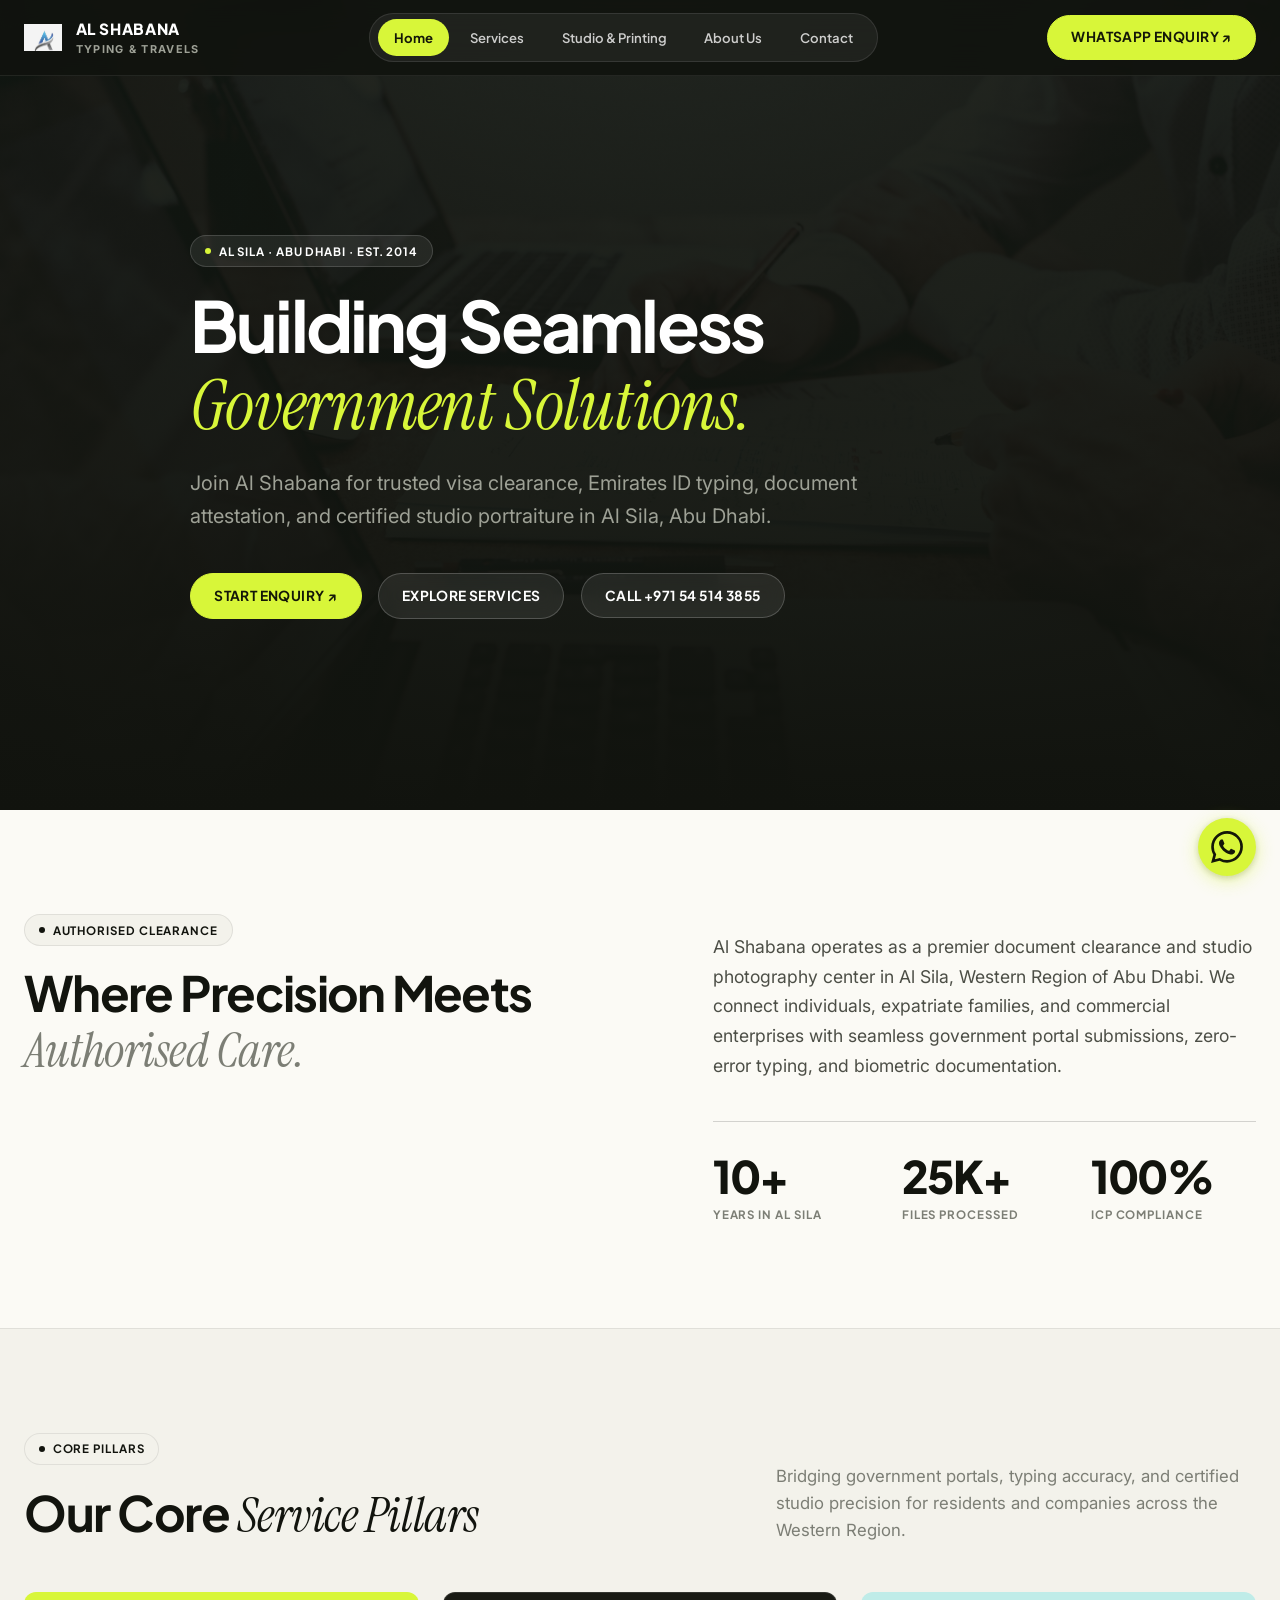
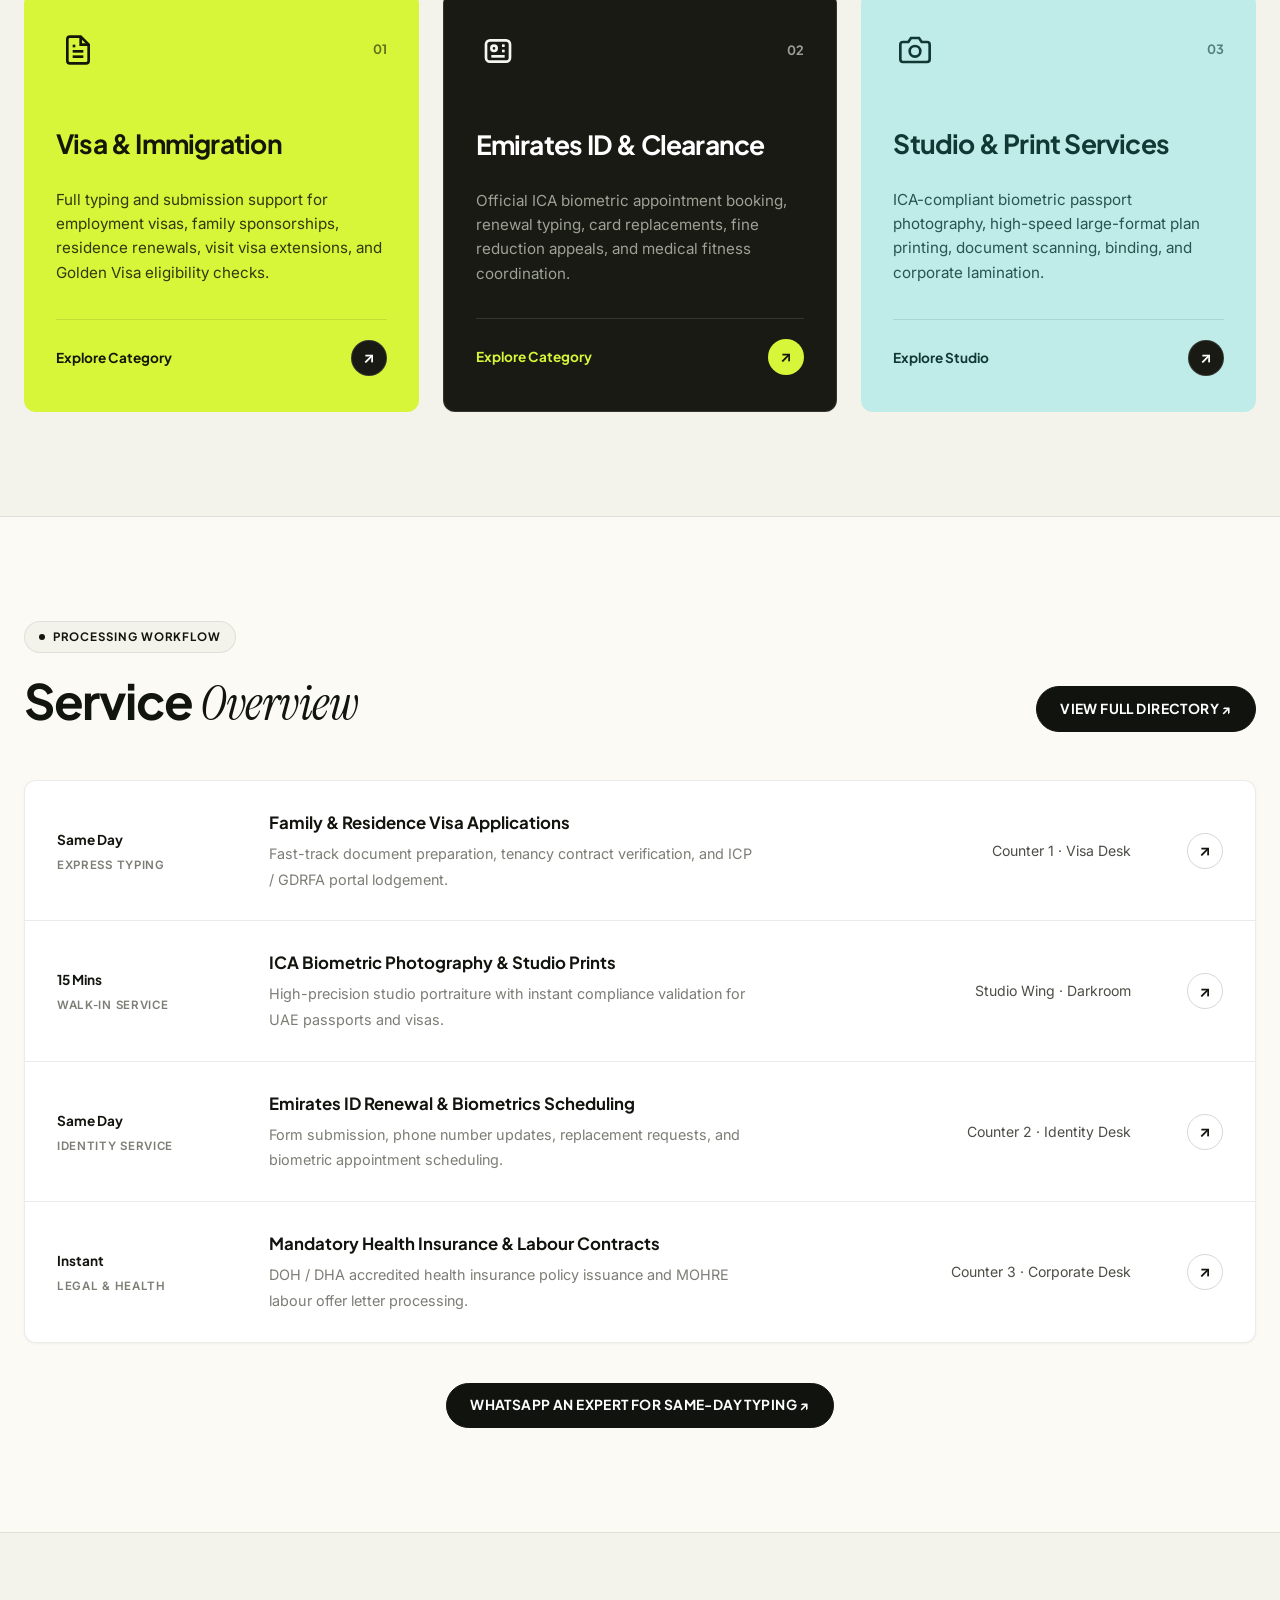
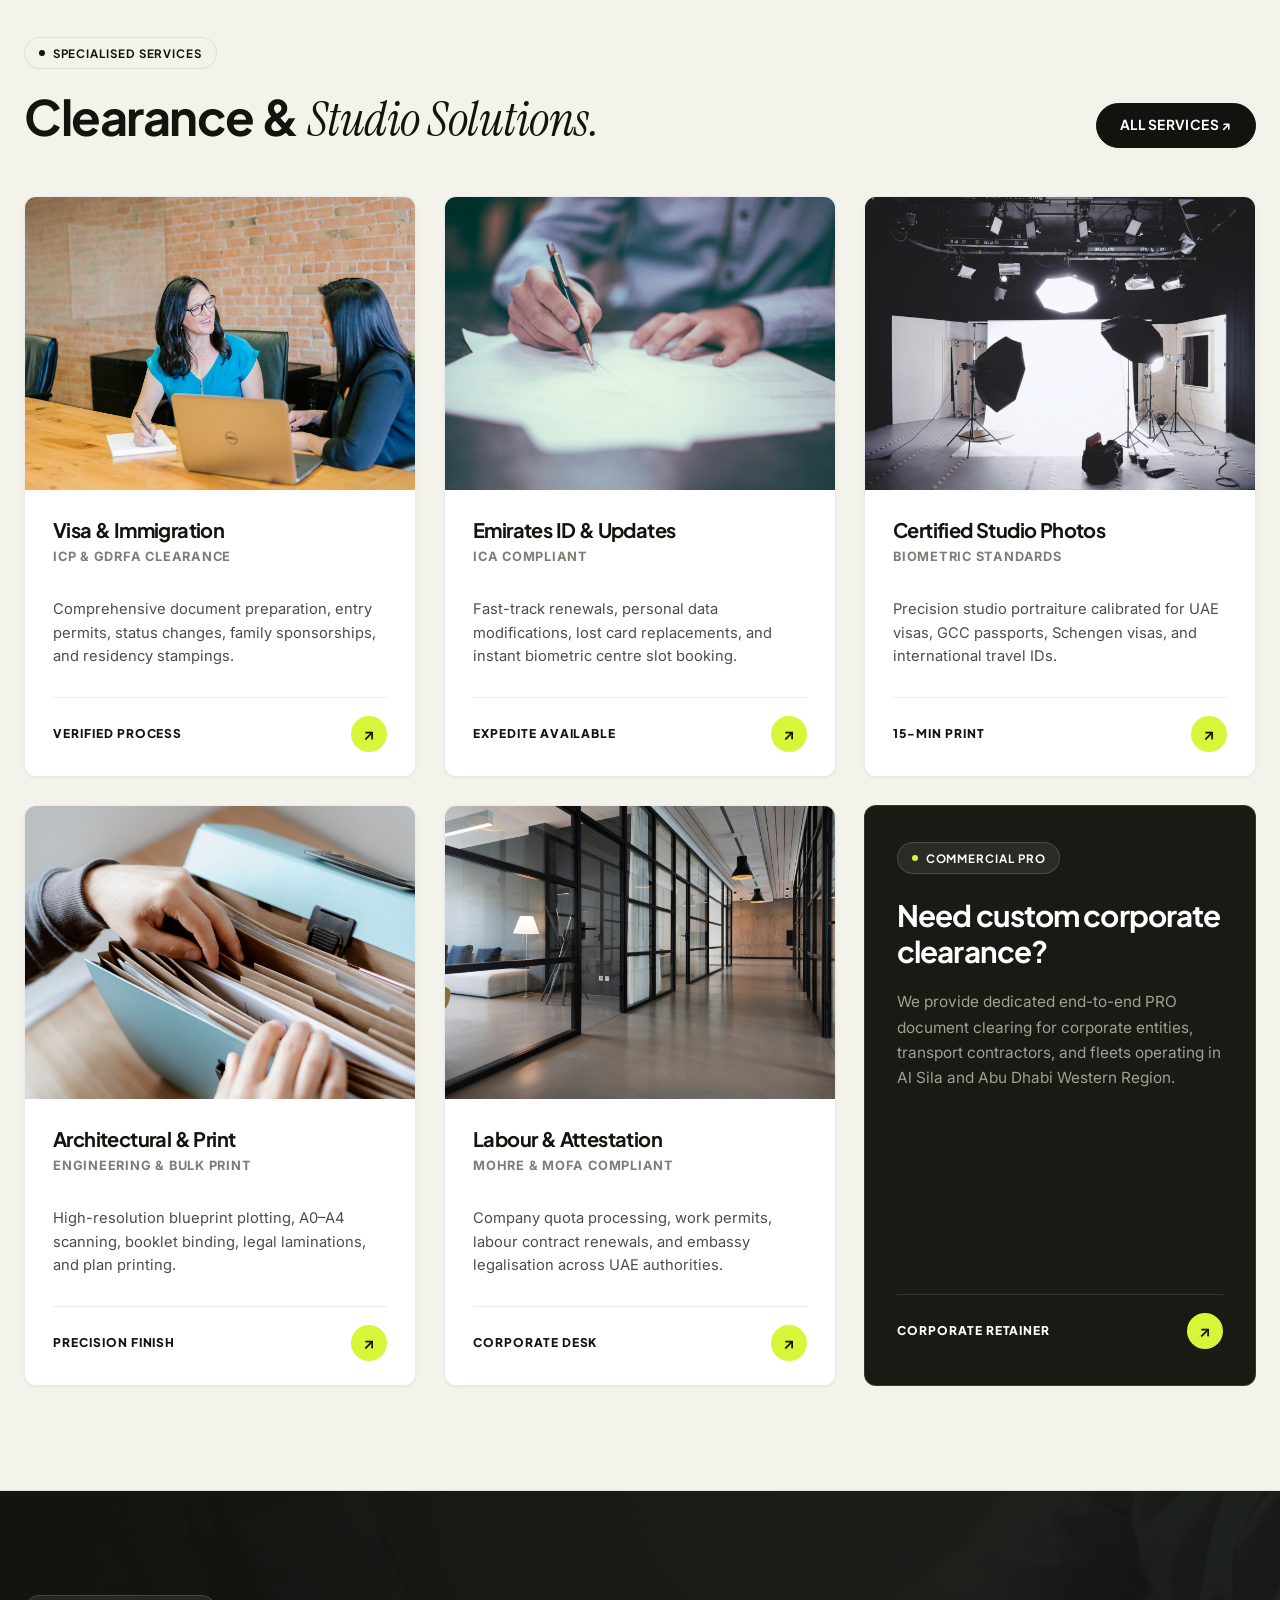
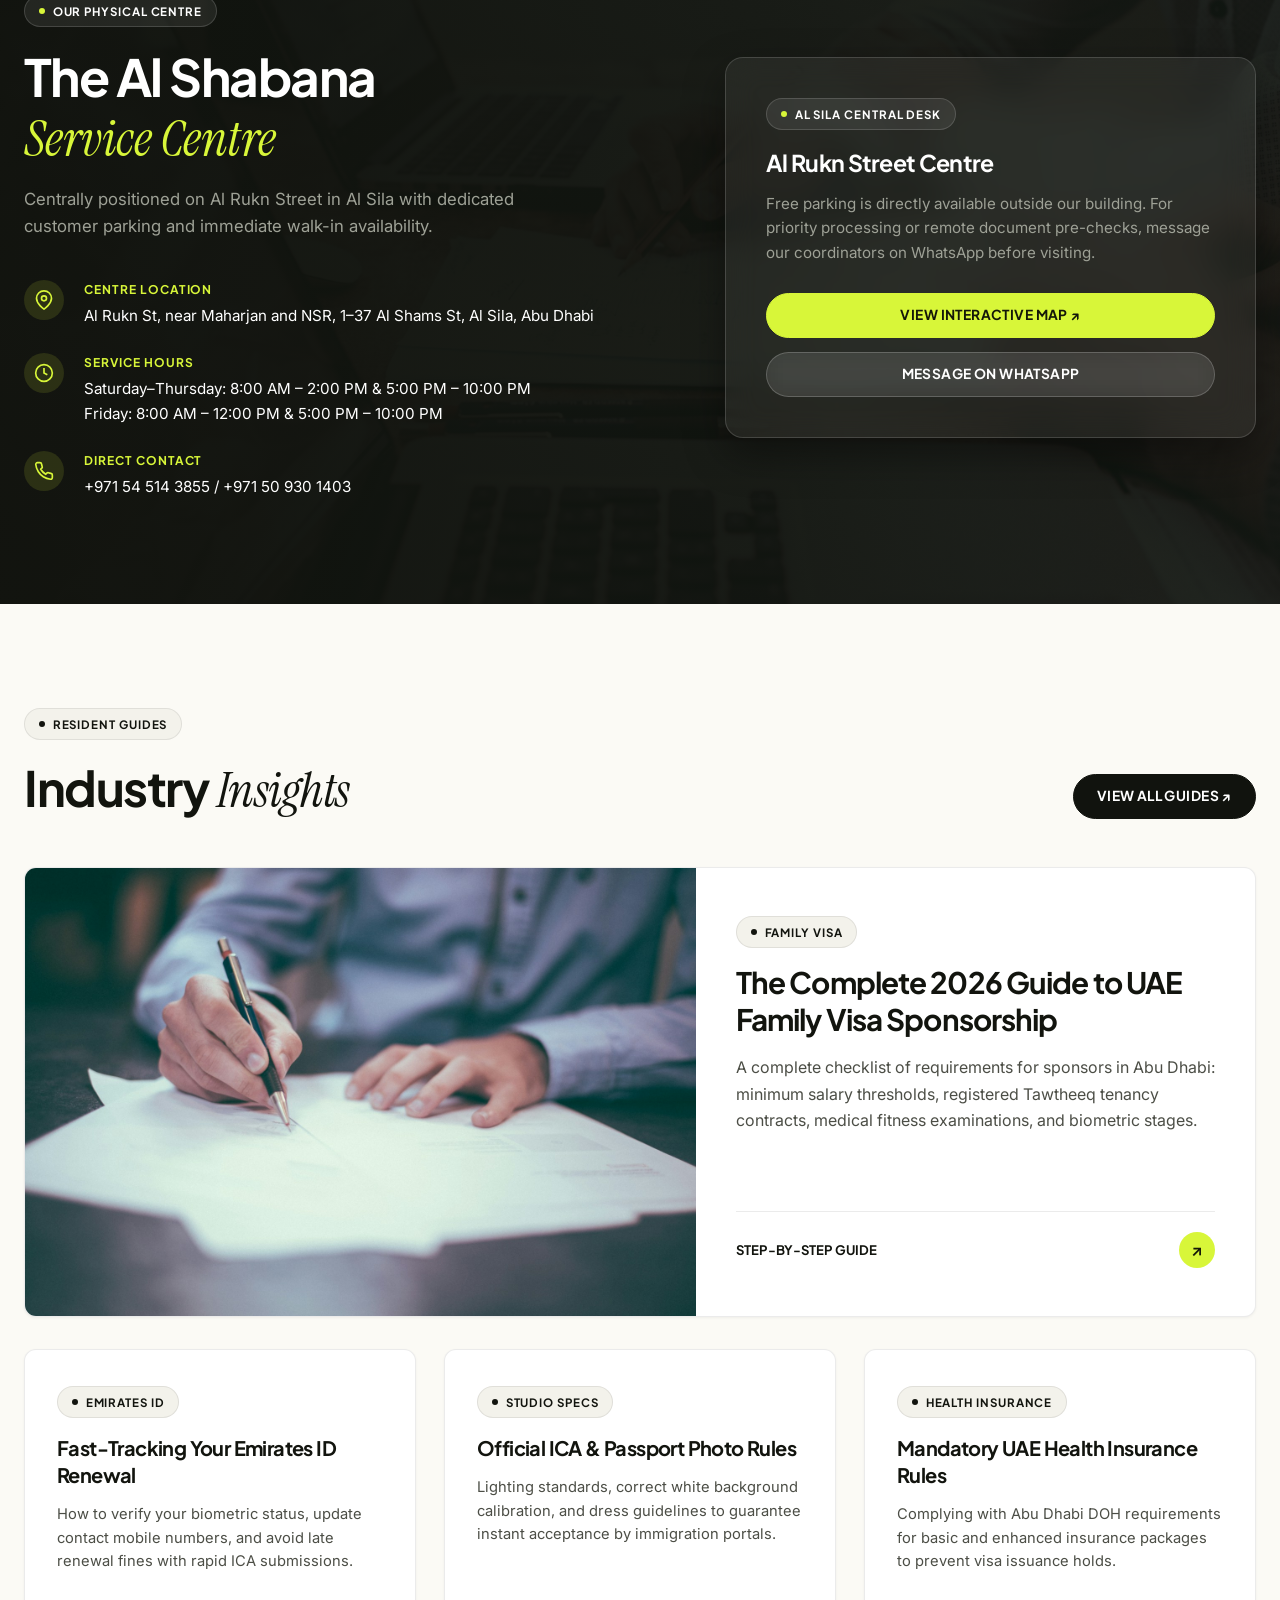
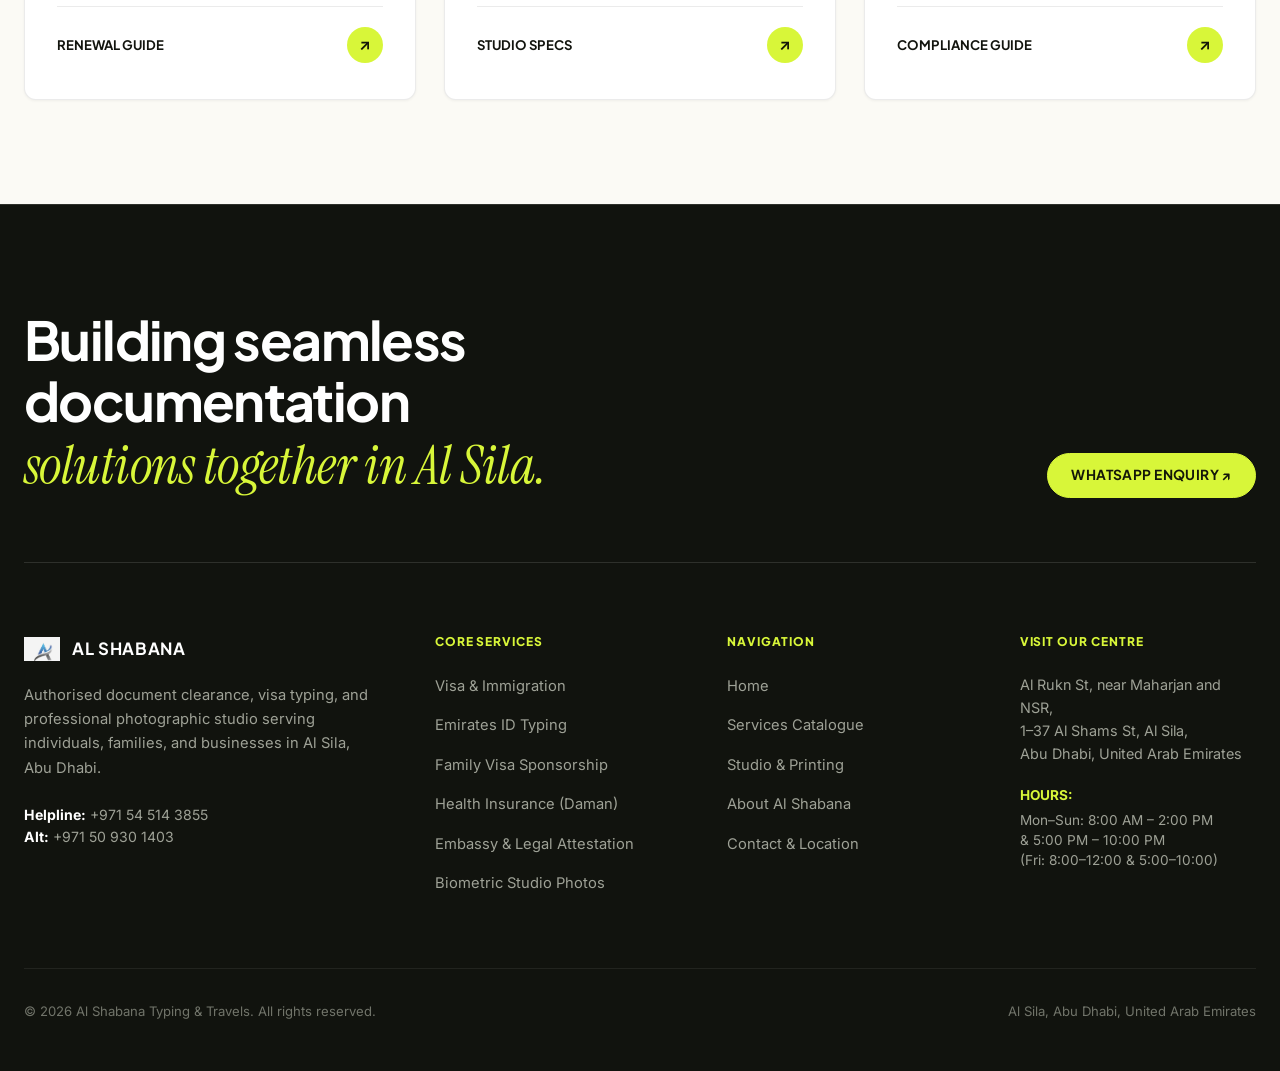
==== index.html @ 0ecc173d "feat: initialize Al Shabana website with core pages, assets, and styling" ====
<!DOCTYPE html>
<html lang="en">
  <head>
    <meta charset="UTF-8" />
    <meta name="viewport" content="width=device-width, initial-scale=1" />
    <title>Al Shabana Typing &amp; Travels | Typing Center &amp; Studio in Al Sila, Abu Dhabi</title>
    <meta
      name="description"
      content="Al Shabana Typing & Travels in Al Sila, Abu Dhabi — visa typing, Emirates ID, document clearing, insurance, and professional studio photography."
    />
    <link rel="icon" href="assets/images/logo-mark.png" />
    <link rel="preconnect" href="https://fonts.googleapis.com" />
    <link rel="preconnect" href="https://fonts.gstatic.com" crossorigin />
    <link
      href="https://fonts.googleapis.com/css2?family=Plus+Jakarta+Sans:wght@400;500;600;700;800&family=Instrument+Serif:ital@0;1&family=Inter:wght@400;500;600;700&display=swap"
      rel="stylesheet"
    />
    <link rel="stylesheet" href="assets/css/style.css" />
  </head>
  <body>
    <a class="skip-link" href="#main">Skip to content</a>


    <!-- Editorial Translucent Header -->
    <header class="site-header">
      <div class="container header-inner">
        <a class="brand" href="index.html">
          <img class="brand-logo-img" src="assets/images/logo-mark.png" alt="Al Shabana Logo" width="38" height="38" />
          <span class="brand-text">
            <strong>AL SHABANA</strong>
            <span>TYPING &amp; TRAVELS</span>
          </span>
        </a>

        <!-- Centered Pill Navigation Container -->
        <nav class="nav-pill-container" aria-label="Primary Navigation">
          <a href="index.html" aria-current="page">Home</a>
          <a href="services.html">Services</a>
          <a href="studio.html">Studio &amp; Printing</a>
          <a href="about.html">About Us</a>
          <a href="contact.html">Contact</a>
        </nav>

        <!-- Right Action Button -->
        <div class="header-action">
          <a class="btn btn-lime" data-wa="general" href="https://wa.me/971545143855">
            WHATSAPP ENQUIRY ↗
          </a>
          <button class="nav-toggle" type="button" aria-expanded="false" aria-controls="mobile-nav" aria-label="Toggle navigation">
            <span></span>
          </button>
        </div>
      </div>

      <!-- Mobile Navigation Drawer -->
      <div class="nav-panel" id="mobile-nav">
        <nav class="site-nav" aria-label="Mobile Navigation">
          <a href="index.html" aria-current="page">Home</a>
          <a href="services.html">Services Directory</a>
          <a href="studio.html">Studio &amp; Printing</a>
          <a href="about.html">About Us</a>
          <a href="contact.html">Contact &amp; Hours</a>
        </nav>
        <div style="margin-top: 1.5rem;">
          <a class="btn btn-lime" style="width: 100%;" data-wa="general" href="https://wa.me/971545143855">
            WHATSAPP ENQUIRY ↗
          </a>
        </div>
      </div>
    </header>

    <main id="main">
      <!-- HERO SECTION (DARK MOODY EDITORIAL CANVAS) -->
      <section class="hero-editorial">
        <div class="hero-editorial-bg">
          <img src="assets/images/hero-office.jpg" alt="Al Shabana Customer Service Center" width="1920" height="1080" />
        </div>
        <div class="hero-editorial-overlay"></div>

        <div class="container hero-editorial-content">
          <div class="pill-tag pill-tag-dark">
            <span class="dot"></span>
            AL SILA · ABU DHABI · EST. 2014
          </div>

          <h1 class="hero-editorial-title">
            Building Seamless <br />
            <span class="serif-italic">Government Solutions.</span>
          </h1>

          <p class="hero-editorial-lede">
            Join Al Shabana for trusted visa clearance, Emirates ID typing, document attestation, and certified studio portraiture in Al Sila, Abu Dhabi.
          </p>

          <div class="hero-btn-row">
            <a class="btn btn-lime" data-wa="general" href="https://wa.me/971545143855">
              START ENQUIRY ↗
            </a>
            <a class="btn btn-glass" href="services.html">
              EXPLORE SERVICES
            </a>
            <a class="btn btn-glass" href="tel:+971545143855">
              CALL +971 54 514 3855
            </a>
          </div>
        </div>
      </section>

      <!-- MISSION & STATS SECTION (WARM CREAM CANVAS) -->
      <section class="section-cream">
        <div class="container mission-layout">
          <div>
            <div class="pill-tag pill-tag-light">
              <span class="dot"></span>
              AUTHORISED CLEARANCE
            </div>
            <h2 class="mission-heading">
              Where Precision Meets <br />
              <span class="serif-italic">Authorised Care.</span>
            </h2>
          </div>

          <div class="mission-text-side">
            <p>
              Al Shabana operates as a premier document clearance and studio photography center in Al Sila, Western Region of Abu Dhabi. We connect individuals, expatriate families, and commercial enterprises with seamless government portal submissions, zero-error typing, and biometric documentation.
            </p>

            <div class="mission-stats-grid">
              <div>
                <div class="stat-item-num">10+</div>
                <div class="stat-item-label">Years in Al Sila</div>
              </div>
              <div>
                <div class="stat-item-num">25K+</div>
                <div class="stat-item-label">Files Processed</div>
              </div>
              <div>
                <div class="stat-item-num">100%</div>
                <div class="stat-item-label">ICP Compliance</div>
              </div>
            </div>
          </div>
        </div>
      </section>

      <!-- CORE SERVICE PILLARS (3 SIGNATURE COLORED CARDS: LIME, DARK, CYAN) -->
      <section class="section-cream-alt">
        <div class="container">
          <div class="section-head-editorial">
            <div>
              <div class="pill-tag pill-tag-light">
                <span class="dot"></span>
                CORE PILLARS
              </div>
              <h2>Our Core <span class="serif-italic">Service Pillars</span></h2>
            </div>
            <p>
              Bridging government portals, typing accuracy, and certified studio precision for residents and companies across the Western Region.
            </p>
          </div>

          <div class="pillars-grid">
            <!-- Pillar 1: Lime Card -->
            <div class="pillar-card pillar-lime">
              <div class="pillar-card-top">
                <div class="pillar-card-icon">
                  <svg width="32" height="32" viewBox="0 0 24 24" fill="none" stroke="currentColor" stroke-width="2">
                    <path d="M14 2H6a2 2 0 0 0-2 2v16a2 2 0 0 0 2 2h12a2 2 0 0 0 2-2V8z"></path>
                    <polyline points="14 2 14 8 20 8"></polyline>
                    <line x1="16" y1="13" x2="8" y2="13"></line>
                    <line x1="16" y1="17" x2="8" y2="17"></line>
                    <polyline points="10 9 9 9 8 9"></polyline>
                  </svg>
                </div>
                <span class="pillar-card-num">01</span>
              </div>
              <h3>Visa &amp; Immigration</h3>
              <p>
                Full typing and submission support for employment visas, family sponsorships, residence renewals, visit visa extensions, and Golden Visa eligibility checks.
              </p>
              <div class="pillar-card-bottom">
                <a class="pillar-card-link" href="service-details.html?service=family-visa">
                  Explore Category
                </a>
                <a class="circle-arrow-btn dark" href="service-details.html?service=family-visa" aria-label="Visa details">
                  ↗
                </a>
              </div>
            </div>

            <!-- Pillar 2: Dark Charcoal Card -->
            <div class="pillar-card pillar-dark">
              <div class="pillar-card-top">
                <div class="pillar-card-icon">
                  <svg width="32" height="32" viewBox="0 0 24 24" fill="none" stroke="currentColor" stroke-width="2">
                    <rect x="3" y="4" width="18" height="16" rx="3"></rect>
                    <circle cx="9" cy="10" r="2"></circle>
                    <line x1="15" y1="8" x2="17" y2="8"></line>
                    <line x1="15" y1="12" x2="17" y2="12"></line>
                    <line x1="7" y1="16" x2="17" y2="16"></line>
                  </svg>
                </div>
                <span class="pillar-card-num">02</span>
              </div>
              <h3>Emirates ID &amp; Clearance</h3>
              <p>
                Official ICA biometric appointment booking, renewal typing, card replacements, fine reduction appeals, and medical fitness coordination.
              </p>
              <div class="pillar-card-bottom">
                <a class="pillar-card-link" href="service-details.html?service=emirates-id">
                  Explore Category
                </a>
                <a class="circle-arrow-btn" href="service-details.html?service=emirates-id" aria-label="Emirates ID details">
                  ↗
                </a>
              </div>
            </div>

            <!-- Pillar 3: Ice Cyan Card -->
            <div class="pillar-card pillar-cyan">
              <div class="pillar-card-top">
                <div class="pillar-card-icon">
                  <svg width="32" height="32" viewBox="0 0 24 24" fill="none" stroke="currentColor" stroke-width="2">
                    <path d="M23 19a2 2 0 0 1-2 2H3a2 2 0 0 1-2-2V8a2 2 0 0 1 2-2h4l2-3h6l2 3h4a2 2 0 0 1 2 2z"></path>
                    <circle cx="12" cy="13" r="4"></circle>
                  </svg>
                </div>
                <span class="pillar-card-num">03</span>
              </div>
              <h3>Studio &amp; Print Services</h3>
              <p>
                ICA-compliant biometric passport photography, high-speed large-format plan printing, document scanning, binding, and corporate lamination.
              </p>
              <div class="pillar-card-bottom">
                <a class="pillar-card-link" href="studio.html">
                  Explore Studio
                </a>
                <a class="circle-arrow-btn dark" href="studio.html" aria-label="Studio details">
                  ↗
                </a>
              </div>
            </div>
          </div>
        </div>
      </section>

      <!-- SERVICE OVERVIEW / AGENDA TIMELINE TABLE (MATCHING UI IMAGE) -->
      <section class="section-cream">
        <div class="container">
          <div class="section-head-editorial">
            <div>
              <div class="pill-tag pill-tag-light">
                <span class="dot"></span>
                PROCESSING WORKFLOW
              </div>
              <h2>Service <span class="serif-italic">Overview</span></h2>
            </div>
            <a class="btn btn-dark" href="services.html">
              VIEW FULL DIRECTORY ↗
            </a>
          </div>

          <div class="agenda-table">
            <!-- Row 1 -->
            <div class="agenda-row">
              <div>
                <span class="agenda-time">Same Day</span>
                <span class="agenda-tag">EXPRESS TYPING</span>
              </div>
              <div class="agenda-main">
                <strong>Family &amp; Residence Visa Applications</strong>
                <span>Fast-track document preparation, tenancy contract verification, and ICP / GDRFA portal lodgement.</span>
              </div>
              <div class="agenda-meta">
                <span>Counter 1 · Visa Desk</span>
              </div>
              <div class="agenda-action">
                <a class="circle-arrow-btn outline" href="service-details.html?service=family-visa" aria-label="Visa workflow">
                  ↗
                </a>
              </div>
            </div>

            <!-- Row 2 -->
            <div class="agenda-row">
              <div>
                <span class="agenda-time">15 Mins</span>
                <span class="agenda-tag">WALK-IN SERVICE</span>
              </div>
              <div class="agenda-main">
                <strong>ICA Biometric Photography &amp; Studio Prints</strong>
                <span>High-precision studio portraiture with instant compliance validation for UAE passports and visas.</span>
              </div>
              <div class="agenda-meta">
                <span>Studio Wing · Darkroom</span>
              </div>
              <div class="agenda-action">
                <a class="circle-arrow-btn outline" href="studio.html" aria-label="Studio prints">
                  ↗
                </a>
              </div>
            </div>

            <!-- Row 3 -->
            <div class="agenda-row">
              <div>
                <span class="agenda-time">Same Day</span>
                <span class="agenda-tag">IDENTITY SERVICE</span>
              </div>
              <div class="agenda-main">
                <strong>Emirates ID Renewal &amp; Biometrics Scheduling</strong>
                <span>Form submission, phone number updates, replacement requests, and biometric appointment scheduling.</span>
              </div>
              <div class="agenda-meta">
                <span>Counter 2 · Identity Desk</span>
              </div>
              <div class="agenda-action">
                <a class="circle-arrow-btn outline" href="service-details.html?service=emirates-id" aria-label="Emirates ID workflow">
                  ↗
                </a>
              </div>
            </div>

            <!-- Row 4 -->
            <div class="agenda-row">
              <div>
                <span class="agenda-time">Instant</span>
                <span class="agenda-tag">LEGAL &amp; HEALTH</span>
              </div>
              <div class="agenda-main">
                <strong>Mandatory Health Insurance &amp; Labour Contracts</strong>
                <span>DOH / DHA accredited health insurance policy issuance and MOHRE labour offer letter processing.</span>
              </div>
              <div class="agenda-meta">
                <span>Counter 3 · Corporate Desk</span>
              </div>
              <div class="agenda-action">
                <a class="circle-arrow-btn outline" href="service-details.html?service=daman" aria-label="Insurance workflow">
                  ↗
                </a>
              </div>
            </div>
          </div>

          <div style="text-align: center; margin-top: 2.5rem;">
            <a class="btn btn-dark" data-wa="general" href="https://wa.me/971545143855">
              WHATSAPP AN EXPERT FOR SAME-DAY TYPING ↗
            </a>
          </div>
        </div>
      </section>

      <!-- ARCHITECTS OF SEAMLESS DOCUMENTATION (SPECIALISTS & SERVICES GRID) -->
      <section class="section-cream-alt">
        <div class="container">
          <div class="section-head-editorial">
            <div>
              <div class="pill-tag pill-tag-light">
                <span class="dot"></span>
                SPECIALISED SERVICES
              </div>
              <h2>Clearance &amp; <span class="serif-italic">Studio Solutions.</span></h2>
            </div>
            <a class="btn btn-dark" href="services.html">
              ALL SERVICES ↗
            </a>
          </div>

          <div class="specialists-grid">
            <!-- Card 1 -->
            <div class="specialist-card">
              <div class="specialist-media">
                <img src="assets/images/customer-service.jpg" alt="Visa and Immigration Clearance Counter" width="400" height="300" />
              </div>
              <div class="specialist-body">
                <div class="specialist-name-row">
                  <h3>Visa &amp; Immigration</h3>
                </div>
                <span class="specialist-role">ICP &amp; GDRFA CLEARANCE</span>
                <p class="specialist-desc">
                  Comprehensive document preparation, entry permits, status changes, family sponsorships, and residency stampings.
                </p>
                <div class="specialist-footer">
                  <span class="specialist-badge">VERIFIED PROCESS</span>
                  <a class="circle-arrow-btn" href="service-details.html?service=visa-typing" aria-label="Visa Clearance">
                    ↗
                  </a>
                </div>
              </div>
            </div>

            <!-- Card 2 -->
            <div class="specialist-card">
              <div class="specialist-media">
                <img src="assets/images/document-services.jpg" alt="Emirates ID Biometric Appointments" width="400" height="300" />
              </div>
              <div class="specialist-body">
                <div class="specialist-name-row">
                  <h3>Emirates ID &amp; Updates</h3>
                </div>
                <span class="specialist-role">ICA COMPLIANT</span>
                <p class="specialist-desc">
                  Fast-track renewals, personal data modifications, lost card replacements, and instant biometric centre slot booking.
                </p>
                <div class="specialist-footer">
                  <span class="specialist-badge">EXPEDITE AVAILABLE</span>
                  <a class="circle-arrow-btn" href="service-details.html?service=emirates-id" aria-label="Emirates ID">
                    ↗
                  </a>
                </div>
              </div>
            </div>

            <!-- Card 3 -->
            <div class="specialist-card">
              <div class="specialist-media">
                <img src="assets/images/photography-studio.jpg" alt="Certified Photographic Studio" width="400" height="300" />
              </div>
              <div class="specialist-body">
                <div class="specialist-name-row">
                  <h3>Certified Studio Photos</h3>
                </div>
                <span class="specialist-role">BIOMETRIC STANDARDS</span>
                <p class="specialist-desc">
                  Precision studio portraiture calibrated for UAE visas, GCC passports, Schengen visas, and international travel IDs.
                </p>
                <div class="specialist-footer">
                  <span class="specialist-badge">15-MIN PRINT</span>
                  <a class="circle-arrow-btn" href="studio.html" aria-label="Studio Photos">
                    ↗
                  </a>
                </div>
              </div>
            </div>

            <!-- Card 4 -->
            <div class="specialist-card">
              <div class="specialist-media">
                <img src="assets/images/print-workspace.jpg" alt="High speed printing and scanning" width="400" height="300" />
              </div>
              <div class="specialist-body">
                <div class="specialist-name-row">
                  <h3>Architectural &amp; Print</h3>
                </div>
                <span class="specialist-role">ENGINEERING &amp; BULK PRINT</span>
                <p class="specialist-desc">
                  High-resolution blueprint plotting, A0–A4 scanning, booklet binding, legal laminations, and plan printing.
                </p>
                <div class="specialist-footer">
                  <span class="specialist-badge">PRECISION FINISH</span>
                  <a class="circle-arrow-btn" href="studio.html" aria-label="Architectural Print">
                    ↗
                  </a>
                </div>
              </div>
            </div>

            <!-- Card 5 -->
            <div class="specialist-card">
              <div class="specialist-media">
                <img src="assets/images/about-space.jpg" alt="Labour and Attestation Services" width="400" height="300" />
              </div>
              <div class="specialist-body">
                <div class="specialist-name-row">
                  <h3>Labour &amp; Attestation</h3>
                </div>
                <span class="specialist-role">MOHRE &amp; MOFA COMPLIANT</span>
                <p class="specialist-desc">
                  Company quota processing, work permits, labour contract renewals, and embassy legalisation across UAE authorities.
                </p>
                <div class="specialist-footer">
                  <span class="specialist-badge">CORPORATE DESK</span>
                  <a class="circle-arrow-btn" href="service-details.html?service=attestation" aria-label="Labour Services">
                    ↗
                  </a>
                </div>
              </div>
            </div>

            <!-- Card 6: Dark Callout Specialist Card (Signature element) -->
            <div class="specialist-card-dark">
              <div>
                <div class="pill-tag pill-tag-dark" style="margin-bottom: 1.5rem;">
                  <span class="dot"></span>
                  COMMERCIAL PRO
                </div>
                <h3>Need custom corporate clearance?</h3>
                <p>
                  We provide dedicated end-to-end PRO document clearing for corporate entities, transport contractors, and fleets operating in Al Sila and Abu Dhabi Western Region.
                </p>
              </div>
              <div class="specialist-footer">
                <span class="specialist-badge">CORPORATE RETAINER</span>
                <a class="circle-arrow-btn" data-wa="general" href="https://wa.me/971545143855" aria-label="Enquire for Corporate Clearance">
                  ↗
                </a>
              </div>
            </div>
          </div>
        </div>
      </section>

      <!-- VENUE / PHYSICAL SERVICE CENTRE SECTION (DARK MOODY PHOTOGRAPHIC) -->
      <section class="venue-section">
        <div class="venue-bg">
          <img src="assets/images/hero-office.jpg" alt="Al Shabana Service Centre in Al Sila" width="1920" height="1080" />
        </div>
        <div class="venue-overlay"></div>

        <div class="container venue-inner">
          <div class="venue-grid">
            <div>
              <div class="pill-tag pill-tag-dark">
                <span class="dot"></span>
                OUR PHYSICAL CENTRE
              </div>
              <h2 style="font-size: clamp(2.2rem, 4vw, 3.2rem); color: #ffffff; line-height: 1.15;">
                The Al Shabana <br />
                <span class="serif-italic" style="color: var(--accent-lime);">Service Centre</span>
              </h2>
              <p style="color: var(--text-dim); font-size: 1.05rem; line-height: 1.6; max-width: 520px;">
                Centrally positioned on Al Rukn Street in Al Sila with dedicated customer parking and immediate walk-in availability.
              </p>

              <div class="venue-info-list">
                <div class="venue-info-item">
                  <div class="venue-info-icon">
                    <svg width="20" height="20" viewBox="0 0 24 24" fill="none" stroke="currentColor" stroke-width="2">
                      <path d="M21 10c0 7-9 13-9 13s-9-6-9-13a9 9 0 0 1 18 0z"></path>
                      <circle cx="12" cy="10" r="3"></circle>
                    </svg>
                  </div>
                  <div>
                    <strong>CENTRE LOCATION</strong>
                    <span>Al Rukn St, near Maharjan and NSR, 1–37 Al Shams St, Al Sila, Abu Dhabi</span>
                  </div>
                </div>

                <div class="venue-info-item">
                  <div class="venue-info-icon">
                    <svg width="20" height="20" viewBox="0 0 24 24" fill="none" stroke="currentColor" stroke-width="2">
                      <circle cx="12" cy="12" r="10"></circle>
                      <polyline points="12 6 12 12 16 14"></polyline>
                    </svg>
                  </div>
                  <div>
                    <strong>SERVICE HOURS</strong>
                    <span>Saturday–Thursday: 8:00 AM – 2:00 PM &amp; 5:00 PM – 10:00 PM<br />Friday: 8:00 AM – 12:00 PM &amp; 5:00 PM – 10:00 PM</span>
                  </div>
                </div>

                <div class="venue-info-item">
                  <div class="venue-info-icon">
                    <svg width="20" height="20" viewBox="0 0 24 24" fill="none" stroke="currentColor" stroke-width="2">
                      <path d="M22 16.92v3a2 2 0 0 1-2.18 2 19.79 19.79 0 0 1-8.63-3.07 19.5 19.5 0 0 1-6-6 19.79 19.79 0 0 1-3.07-8.67A2 2 0 0 1 4.11 2h3a2 2 0 0 1 2 1.72 12.84 12.84 0 0 0 .7 2.81 2 2 0 0 1-.45 2.11L8.09 9.91a16 16 0 0 0 6 6l1.27-1.27a2 2 0 0 1 2.11-.45 12.84 12.84 0 0 0 2.81.7A2 2 0 0 1 22 16.92z"></path>
                    </svg>
                  </div>
                  <div>
                    <strong>DIRECT CONTACT</strong>
                    <span>+971 54 514 3855 / +971 50 930 1403</span>
                  </div>
                </div>
              </div>
            </div>

            <!-- Floating Glass Card (matching the image) -->
            <div>
              <div class="venue-glass-card">
                <div class="pill-tag pill-tag-dark" style="margin-bottom: 1.25rem;">
                  <span class="dot"></span>
                  AL SILA CENTRAL DESK
                </div>
                <h4>Al Rukn Street Centre</h4>
                <p>
                  Free parking is directly available outside our building. For priority processing or remote document pre-checks, message our coordinators on WhatsApp before visiting.
                </p>
                <div style="display: flex; flex-direction: column; gap: 0.85rem;">
                  <a class="btn btn-lime" href="contact.html">
                    VIEW INTERACTIVE MAP ↗
                  </a>
                  <a class="btn btn-glass" data-wa="general" href="https://wa.me/971545143855">
                    MESSAGE ON WHATSAPP
                  </a>
                </div>
              </div>
            </div>
          </div>
        </div>
      </section>

      <!-- INDUSTRY INSIGHTS & DOCUMENTATION GUIDES -->
      <section class="section-cream">
        <div class="container">
          <div class="section-head-editorial">
            <div>
              <div class="pill-tag pill-tag-light">
                <span class="dot"></span>
                RESIDENT GUIDES
              </div>
              <h2>Industry <span class="serif-italic">Insights</span></h2>
            </div>
            <a class="btn btn-dark" href="services.html">
              VIEW ALL GUIDES ↗
            </a>
          </div>

          <!-- Featured Guide Card (Split Layout) -->
          <div class="featured-guide-card">
            <img class="featured-guide-img" src="assets/images/document-services.jpg" alt="UAE Family Visa Sponsorship Guide" width="600" height="400" />
            <div class="featured-guide-content">
              <div>
                <div class="pill-tag pill-tag-light" style="margin-bottom: 1rem;">
                  <span class="dot"></span>
                  FAMILY VISA
                </div>
                <h3>The Complete 2026 Guide to UAE Family Visa Sponsorship</h3>
                <p>
                  A complete checklist of requirements for sponsors in Abu Dhabi: minimum salary thresholds, registered Tawtheeq tenancy contracts, medical fitness examinations, and biometric stages.
                </p>
              </div>
              <div class="guide-card-footer">
                <strong>STEP-BY-STEP GUIDE</strong>
                <a class="circle-arrow-btn" href="service-details.html?service=family-visa" aria-label="Read Family Visa Guide">
                  ↗
                </a>
              </div>
            </div>
          </div>

          <!-- 3-Column Guide Cards Grid -->
          <div class="guide-cards-grid">
            <!-- Guide Card 1 -->
            <div class="guide-card">
              <div>
                <div class="pill-tag pill-tag-light" style="margin-bottom: 1rem;">
                  <span class="dot"></span>
                  EMIRATES ID
                </div>
                <h3>Fast-Tracking Your Emirates ID Renewal</h3>
                <p>
                  How to verify your biometric status, update contact mobile numbers, and avoid late renewal fines with rapid ICA submissions.
                </p>
              </div>
              <div class="guide-card-footer">
                <strong>RENEWAL GUIDE</strong>
                <a class="circle-arrow-btn" href="service-details.html?service=emirates-id" aria-label="Read Emirates ID guide">
                  ↗
                </a>
              </div>
            </div>

            <!-- Guide Card 2 -->
            <div class="guide-card">
              <div>
                <div class="pill-tag pill-tag-light" style="margin-bottom: 1rem;">
                  <span class="dot"></span>
                  STUDIO SPECS
                </div>
                <h3>Official ICA &amp; Passport Photo Rules</h3>
                <p>
                  Lighting standards, correct white background calibration, and dress guidelines to guarantee instant acceptance by immigration portals.
                </p>
              </div>
              <div class="guide-card-footer">
                <strong>STUDIO SPECS</strong>
                <a class="circle-arrow-btn" href="studio.html" aria-label="Read studio specifications">
                  ↗
                </a>
              </div>
            </div>

            <!-- Guide Card 3 -->
            <div class="guide-card">
              <div>
                <div class="pill-tag pill-tag-light" style="margin-bottom: 1rem;">
                  <span class="dot"></span>
                  HEALTH INSURANCE
                </div>
                <h3>Mandatory UAE Health Insurance Rules</h3>
                <p>
                  Complying with Abu Dhabi DOH requirements for basic and enhanced insurance packages to prevent visa issuance holds.
                </p>
              </div>
              <div class="guide-card-footer">
                <strong>COMPLIANCE GUIDE</strong>
                <a class="circle-arrow-btn" href="service-details.html?service=daman" aria-label="Read insurance guide">
                  ↗
                </a>
              </div>
            </div>
          </div>
        </div>
      </section>
    </main>

    <!-- DARK EDITORIAL FOOTER (MATCHING UI IMAGE) -->
    <footer class="site-footer-editorial">
      <div class="container">
        <!-- Top Editorial Banner -->
        <div class="footer-top-banner">
          <h2>
            Building seamless documentation <br />
            <span class="serif-italic">solutions together in Al Sila.</span>
          </h2>
          <div>
            <a class="btn btn-lime" data-wa="general" href="https://wa.me/971545143855">
              WHATSAPP ENQUIRY ↗
            </a>
          </div>
        </div>

        <!-- 4-Column Grid -->
        <div class="footer-editorial-grid">
          <div class="footer-editorial-col">
            <div style="display: flex; align-items: center; gap: 0.75rem; margin-bottom: 1.25rem;">
              <img src="assets/images/logo-mark.png" alt="Al Shabana Logo" width="36" height="36" />
              <strong style="font-family: var(--font-sans); font-size: 1.05rem; letter-spacing: 0.04em; color: #ffffff;">
                AL SHABANA
              </strong>
            </div>
            <p style="color: var(--text-dim); font-size: 0.92rem; line-height: 1.65; margin-bottom: 1.5rem;">
              Authorised document clearance, visa typing, and professional photographic studio serving individuals, families, and businesses in Al Sila, Abu Dhabi.
            </p>
            <div style="color: var(--text-dim); font-size: 0.88rem; line-height: 1.6;">
              <strong style="color: #ffffff;">Helpline:</strong> <a href="tel:+971545143855">+971 54 514 3855</a><br />
              <strong style="color: #ffffff;">Alt:</strong> <a href="tel:+971509301403">+971 50 930 1403</a>
            </div>
          </div>

          <div class="footer-editorial-col">
            <h4>CORE SERVICES</h4>
            <ul class="footer-links-editorial">
              <li><a href="service-details.html?service=visa-typing">Visa &amp; Immigration</a></li>
              <li><a href="service-details.html?service=emirates-id">Emirates ID Typing</a></li>
              <li><a href="service-details.html?service=family-visa">Family Visa Sponsorship</a></li>
              <li><a href="service-details.html?service=daman">Health Insurance (Daman)</a></li>
              <li><a href="service-details.html?service=attestation">Embassy &amp; Legal Attestation</a></li>
              <li><a href="studio.html">Biometric Studio Photos</a></li>
            </ul>
          </div>

          <div class="footer-editorial-col">
            <h4>NAVIGATION</h4>
            <ul class="footer-links-editorial">
              <li><a href="index.html">Home</a></li>
              <li><a href="services.html">Services Catalogue</a></li>
              <li><a href="studio.html">Studio &amp; Printing</a></li>
              <li><a href="about.html">About Al Shabana</a></li>
              <li><a href="contact.html">Contact &amp; Location</a></li>
            </ul>
          </div>

          <div class="footer-editorial-col">
            <h4>VISIT OUR CENTRE</h4>
            <div style="color: var(--text-dim); font-size: 0.9rem; line-height: 1.6; margin-bottom: 1.25rem;">
              Al Rukn St, near Maharjan and NSR,<br />
              1–37 Al Shams St, Al Sila,<br />
              Abu Dhabi, United Arab Emirates
            </div>
            <div style="color: var(--text-dim); font-size: 0.85rem; line-height: 1.5;">
              <strong style="color: var(--accent-lime); display: block; margin-bottom: 0.25rem;">HOURS:</strong>
              Mon–Sun: 8:00 AM – 2:00 PM<br />
              &amp; 5:00 PM – 10:00 PM<br />
              (Fri: 8:00–12:00 &amp; 5:00–10:00)
            </div>
          </div>
        </div>

        <!-- Footer Bottom Bar -->
        <div class="footer-bottom-editorial">
          <div>
            © <span data-year></span> Al Shabana Typing &amp; Travels. All rights reserved.
          </div>
          <div>
            Al Sila, Abu Dhabi, United Arab Emirates
          </div>
        </div>
      </div>
    </footer>

    <!-- Fixed Floating WhatsApp Button (Electric Lime #d8f639) -->
    <a
      href="https://wa.me/971545143855"
      class="whatsapp-float"
      data-wa="general"
      target="_blank"
      rel="noopener"
      aria-label="Chat with us on WhatsApp"
    >
      <svg viewBox="0 0 24 24">
        <path d="M17.472 14.382c-.297-.149-1.758-.867-2.03-.967-.273-.099-.471-.148-.67.15-.197.297-.767.966-.94 1.164-.173.199-.347.223-.644.075-.297-.15-1.255-.463-2.39-1.475-.883-.788-1.48-1.761-1.653-2.059-.173-.297-.018-.458.13-.606.134-.133.298-.347.446-.52.149-.174.198-.298.298-.497.099-.198.05-.371-.025-.52-.075-.149-.669-1.612-.916-2.207-.242-.579-.487-.5-.669-.51-.173-.008-.371-.01-.57-.01-.198 0-.52.074-.792.372-.272.297-1.04 1.016-1.04 2.479 0 1.462 1.065 2.875 1.213 3.074.149.198 2.096 3.2 5.077 4.487.709.306 1.262.489 1.694.625.712.227 1.36.195 1.871.118.571-.085 1.758-.719 2.006-1.413.248-.694.248-1.289.173-1.413-.074-.124-.272-.198-.57-.347m-5.421 7.403h-.004a9.87 9.87 0 01-5.031-1.378l-.361-.214-3.741.982.998-3.648-.235-.374a9.86 9.86 0 01-1.51-5.26c.001-5.45 4.436-9.884 9.888-9.884 2.64 0 5.122 1.03 6.988 2.898a9.825 9.825 0 012.893 6.994c-.003 5.45-4.437 9.884-9.885 9.884m8.413-18.297A11.815 11.815 0 0012.05 0C5.495 0 .16 5.335.157 11.892c0 2.096.547 4.142 1.588 5.945L.057 24l6.305-1.654a11.882 11.882 0 005.683 1.448h.005c6.554 0 11.89-5.335 11.893-11.893a11.821 11.821 0 00-3.48-8.413Z"/>
      </svg>
      <span class="whatsapp-tooltip">Chat with us on WhatsApp</span>
    </a>

    <script src="assets/js/main.js"></script>
  </body>
</html>
---- assets/css/style.css ----
/* ==========================================================================
   AL SHABANA TYPING & TRAVELS — LUXURY EDITORIAL DESIGN SYSTEM
   Inspired by High-End Modern Editorial Conference & Agency UI
   Theme: Deep Espresso Charcoal, Warm Alabaster Cream & Electric Lime
   ========================================================================== */

:root {
  /* Dark Atmosphere Colors */
  --dark-bg: #11130e;
  --dark-surface: #181a13;
  --dark-surface-2: #21241b;
  --dark-border: rgba(255, 255, 255, 0.12);
  --dark-border-subtle: rgba(255, 255, 255, 0.07);
  --text-light: #f5f6f0;
  --text-dim: #9ea196;
  --text-muted-dark: #71746a;

  /* Warm Sand / Ivory Light Canvas */
  --cream-bg: #fbfaf5;
  --cream-surface: #ffffff;
  --cream-subtle: #f3f2eb;
  --cream-border: rgba(0, 0, 0, 0.08);
  --cream-border-strong: rgba(0, 0, 0, 0.16);
  --text-dark: #12140e;
  --text-body: #4c4e46;
  --text-muted-light: #7c7e75;

  /* Signature Accents */
  --accent-lime: #d8f639;
  --accent-lime-hover: #c5e227;
  --accent-lime-dark: #141708;
  --accent-cyan: #bfece8;
  --accent-cyan-dark: #113835;
  --accent-gold: #e8d08d;

  /* Typography */
  --font-sans: "Plus Jakarta Sans", -apple-system, BlinkMacSystemFont, "Segoe UI", Roboto, sans-serif;
  --font-serif: "Instrument Serif", "Playfair Display", Georgia, serif;
  --font-body: "Inter", -apple-system, BlinkMacSystemFont, "Segoe UI", Roboto, sans-serif;

  /* Geometry & Layout */
  --max: 1240px;
  --header-h: 76px;
  --radius-xs: 4px;
  --radius-sm: 8px;
  --radius-md: 12px;
  --radius-lg: 18px;
  --radius-pill: 9999px;

  /* Shadows */
  --shadow-xs: 0 1px 3px rgba(0, 0, 0, 0.05);
  --shadow-sm: 0 4px 12px rgba(0, 0, 0, 0.06);
  --shadow-md: 0 10px 30px rgba(0, 0, 0, 0.08);
  --shadow-dark: 0 16px 40px rgba(0, 0, 0, 0.4);
}

*,
*::before,
*::after {
  box-sizing: border-box;
}

html {
  scroll-behavior: smooth;
}

body {
  margin: 0;
  background: var(--cream-bg);
  color: var(--text-body);
  font-family: var(--font-body);
  font-size: 0.98rem;
  line-height: 1.65;
  -webkit-font-smoothing: antialiased;
  -moz-osx-font-smoothing: grayscale;
}

img {
  max-width: 100%;
  height: auto;
  display: block;
}

a {
  color: inherit;
  text-decoration: none;
  transition: all 0.2s ease;
}

:focus-visible {
  outline: 2px solid var(--accent-lime);
  outline-offset: 3px;
}

.container {
  width: min(calc(100% - 3rem), var(--max));
  margin-inline: auto;
}

.skip-link {
  position: absolute;
  left: 1.5rem;
  top: -4rem;
  background: var(--accent-lime);
  color: var(--text-dark);
  font-weight: 700;
  padding: 0.6rem 1.25rem;
  border-radius: var(--radius-pill);
  z-index: 10000;
  transition: top 0.2s ease;
}

.skip-link:focus {
  top: 1.5rem;
}

/* ==========================================================================
   TYPOGRAPHY & EDITORIAL HEADINGS
   ========================================================================== */

h1, h2, h3, h4, h5, h6 {
  font-family: var(--font-sans);
  color: var(--text-dark);
  font-weight: 700;
  line-height: 1.15;
  margin: 0 0 1rem;
  letter-spacing: -0.03em;
}

.serif-italic {
  font-family: var(--font-serif);
  font-weight: 400;
  font-style: italic;
  letter-spacing: -0.01em;
}

.text-light h1,
.text-light h2,
.text-light h3,
.text-light h4 {
  color: var(--text-light);
}

.text-muted {
  color: var(--text-muted-light);
}

.text-light .text-muted {
  color: var(--text-dim);
}

/* Section Headings */
.section-head-editorial {
  display: flex;
  justify-content: space-between;
  align-items: flex-end;
  margin-bottom: 3rem;
  flex-wrap: wrap;
  gap: 1.5rem;
}

.section-head-editorial h2 {
  font-size: clamp(2rem, 3.8vw, 3.2rem);
  margin: 0;
  max-width: 650px;
}

.section-head-editorial p {
  font-size: 1.05rem;
  color: var(--text-muted-light);
  max-width: 480px;
  margin: 0;
  line-height: 1.6;
}

/* Pill Badges / Tags */
.pill-tag {
  display: inline-flex;
  align-items: center;
  gap: 0.5rem;
  font-family: var(--font-sans);
  font-size: 0.72rem;
  font-weight: 700;
  letter-spacing: 0.08em;
  text-transform: uppercase;
  padding: 0.35rem 0.85rem;
  border-radius: var(--radius-pill);
  margin-bottom: 1.25rem;
}

.pill-tag-dark {
  background: rgba(255, 255, 255, 0.08);
  color: #ffffff;
  border: 1px solid rgba(255, 255, 255, 0.15);
}

.pill-tag-dark .dot {
  width: 6px;
  height: 6px;
  border-radius: 50%;
  background: var(--accent-lime);
}

.pill-tag-light {
  background: var(--cream-subtle);
  color: var(--text-dark);
  border: 1px solid var(--cream-border);
}

.pill-tag-light .dot {
  width: 6px;
  height: 6px;
  border-radius: 50%;
  background: var(--text-dark);
}

.pill-tag-lime {
  background: var(--accent-lime);
  color: var(--accent-lime-dark);
  border: 1px solid var(--accent-lime);
}

.pill-tag-lime .dot {
  width: 6px;
  height: 6px;
  border-radius: 50%;
  background: var(--accent-lime-dark);
}

/* ==========================================================================
   BUTTONS & CIRCULAR ACTION CHIPS
   ========================================================================== */

.btn {
  display: inline-flex;
  align-items: center;
  justify-content: center;
  gap: 0.5rem;
  font-family: var(--font-sans);
  font-size: 0.86rem;
  font-weight: 700;
  letter-spacing: 0.03em;
  padding: 0.65rem 1.45rem;
  border-radius: var(--radius-pill);
  border: 1px solid transparent;
  cursor: pointer;
  transition: all 0.2s cubic-bezier(0.16, 1, 0.3, 1);
  white-space: nowrap;
}

/* Electric Lime Pill */
.btn-lime {
  background: var(--accent-lime);
  color: var(--accent-lime-dark);
  border-color: var(--accent-lime);
}

.btn-lime:hover {
  background: var(--accent-lime-hover);
  color: var(--accent-lime-dark);
  transform: translateY(-2px);
  box-shadow: 0 6px 20px rgba(216, 246, 57, 0.35);
}

/* Dark Pill */
.btn-dark {
  background: var(--dark-bg);
  color: #ffffff;
  border-color: var(--dark-bg);
}

.btn-dark:hover {
  background: #25281e;
  color: #ffffff;
  transform: translateY(-2px);
}

/* Frosted Glass Pill (for dark backgrounds) */
.btn-glass {
  background: rgba(255, 255, 255, 0.08);
  color: #ffffff;
  border-color: rgba(255, 255, 255, 0.2);
  backdrop-filter: blur(10px);
}

.btn-glass:hover {
  background: rgba(255, 255, 255, 0.16);
  border-color: rgba(255, 255, 255, 0.35);
  color: #ffffff;
  transform: translateY(-2px);
}

/* Light Outline Pill (for cream backgrounds) */
.btn-outline-dark {
  background: transparent;
  color: var(--text-dark);
  border-color: var(--cream-border-strong);
}

.btn-outline-dark:hover {
  background: var(--text-dark);
  color: #ffffff;
  border-color: var(--text-dark);
  transform: translateY(-2px);
}

/* Circular Arrow Icon Button (Signature UI element) */
.circle-arrow-btn {
  width: 36px;
  height: 36px;
  border-radius: 50%;
  display: inline-flex;
  align-items: center;
  justify-content: center;
  background: var(--accent-lime);
  color: var(--accent-lime-dark);
  font-size: 0.95rem;
  font-weight: 700;
  transition: transform 0.2s ease, background-color 0.2s ease;
  flex-shrink: 0;
}

.circle-arrow-btn.dark {
  background: var(--dark-surface);
  color: #ffffff;
  border: 1px solid var(--dark-border);
}

.circle-arrow-btn.outline {
  background: transparent;
  color: var(--text-dark);
  border: 1px solid var(--cream-border-strong);
}

*:hover > .circle-arrow-btn,
.circle-arrow-btn:hover {
  transform: scale(1.1) rotate(4deg);
}

/* ==========================================================================
   TRANSLUCENT EDITORIAL HEADER & NAVIGATION
   ========================================================================== */

.site-header {
  position: fixed;
  top: 0;
  left: 0;
  right: 0;
  height: var(--header-h);
  z-index: 1000;
  background: rgba(17, 19, 14, 0.88);
  backdrop-filter: blur(16px);
  -webkit-backdrop-filter: blur(16px);
  border-bottom: 1px solid rgba(255, 255, 255, 0.08);
  transition: background-color 0.25s ease;
}

.header-inner {
  height: 100%;
  display: flex;
  align-items: center;
  justify-content: space-between;
}

/* Brand */
.brand {
  display: inline-flex;
  align-items: center;
  gap: 0.85rem;
  color: #ffffff;
}

.brand-logo-img {
  width: 38px;
  height: 38px;
  object-fit: contain;
}

.brand-text strong {
  display: block;
  font-family: var(--font-sans);
  font-size: 0.96rem;
  font-weight: 800;
  letter-spacing: 0.04em;
  color: #ffffff;
}

.brand-text span {
  display: block;
  font-size: 0.68rem;
  font-weight: 700;
  letter-spacing: 0.12em;
  color: var(--text-dim);
}

/* Nav Pill Container (Centered) */
.nav-pill-container {
  display: flex;
  align-items: center;
  gap: 0.35rem;
  background: rgba(255, 255, 255, 0.06);
  border: 1px solid rgba(255, 255, 255, 0.1);
  padding: 0.35rem 0.5rem;
  border-radius: var(--radius-pill);
}

.nav-pill-container a {
  font-family: var(--font-sans);
  font-size: 0.82rem;
  font-weight: 600;
  color: rgba(255, 255, 255, 0.78);
  padding: 0.45rem 1rem;
  border-radius: var(--radius-pill);
  transition: all 0.15s ease;
}

.nav-pill-container a:hover {
  color: #ffffff;
  background: rgba(255, 255, 255, 0.1);
}

.nav-pill-container a[aria-current="page"] {
  color: var(--accent-lime-dark);
  background: var(--accent-lime);
  font-weight: 700;
}

.header-action {
  display: flex;
  align-items: center;
  gap: 1rem;
}

.nav-toggle {
  display: none;
  width: 44px;
  height: 44px;
  background: transparent;
  border: 1px solid rgba(255, 255, 255, 0.15);
  border-radius: var(--radius-sm);
  cursor: pointer;
  align-items: center;
  justify-content: center;
  color: #ffffff;
}

.nav-toggle span,
.nav-toggle span::before,
.nav-toggle span::after {
  content: "";
  display: block;
  width: 20px;
  height: 2px;
  background: #ffffff;
  transition: transform 0.2s ease;
  position: relative;
}

.nav-toggle span::before {
  top: -6px;
}

.nav-panel {
  display: none;
}

@media (max-width: 768px) {
  .nav-panel {
    display: none;
    position: absolute;
    top: var(--header-h);
    left: 0;
    right: 0;
    background: var(--dark-surface);
    border-bottom: 1px solid var(--dark-border);
    padding: 1.5rem 1.75rem 2rem;
    box-shadow: 0 16px 32px rgba(0, 0, 0, 0.5);
  }

  .nav-panel.is-open {
    display: block;
  }

  .nav-panel .site-nav {
    display: flex;
    flex-direction: column;
    gap: 0.75rem;
  }

  .nav-panel .site-nav a {
    color: rgba(255, 255, 255, 0.85);
    font-size: 1rem;
    font-weight: 600;
    padding: 0.6rem 0;
    border-bottom: 1px solid var(--dark-border-subtle);
  }

  .nav-panel .site-nav a[aria-current="page"] {
    color: var(--accent-lime);
    font-weight: 700;
  }
}

/* ==========================================================================
   HERO SECTION (DARK ATMOSPHERIC EDITORIAL)
   ========================================================================== */

.hero-editorial {
  position: relative;
  background: var(--dark-bg);
  min-height: 90vh;
  display: flex;
  align-items: center;
  padding: calc(var(--header-h) + 4rem) 0 6rem;
  overflow: hidden;
  color: var(--text-light);
}

.hero-editorial-bg {
  position: absolute;
  inset: 0;
  z-index: 1;
}

.hero-editorial-bg img {
  width: 100%;
  height: 100%;
  object-fit: cover;
  opacity: 0.32;
  filter: saturate(0.85);
}

.hero-editorial-overlay {
  position: absolute;
  inset: 0;
  z-index: 2;
  background: linear-gradient(
    180deg,
    rgba(17, 19, 14, 0.75) 0%,
    rgba(17, 19, 14, 0.85) 60%,
    rgba(17, 19, 14, 1) 100%
  );
}

.hero-editorial-content {
  position: relative;
  z-index: 3;
  max-width: 900px;
}

.hero-editorial-title {
  font-size: clamp(2.5rem, 5.5vw, 4.8rem);
  font-weight: 700;
  line-height: 1.08;
  letter-spacing: -0.04em;
  color: #ffffff;
  margin-bottom: 1.5rem;
}

.hero-editorial-title .serif-italic {
  display: inline-block;
  color: var(--accent-lime);
  font-weight: 400;
}

.hero-editorial-lede {
  font-size: clamp(1.05rem, 1.8vw, 1.25rem);
  line-height: 1.65;
  color: var(--text-dim);
  max-width: 680px;
  margin-bottom: 2.5rem;
}

.hero-btn-row {
  display: flex;
  align-items: center;
  flex-wrap: wrap;
  gap: 1rem;
}

/* ==========================================================================
   MISSION & STATS (LIGHT CREAM CANVAS)
   ========================================================================== */

.section-cream {
  background: var(--cream-bg);
  padding: 6.5rem 0;
}

.section-cream-alt {
  background: var(--cream-subtle);
  padding: 6.5rem 0;
  border-top: 1px solid var(--cream-border);
  border-bottom: 1px solid var(--cream-border);
}

.mission-layout {
  display: grid;
  grid-template-columns: minmax(0, 1.15fr) minmax(0, 1fr);
  gap: 4rem;
  align-items: start;
}

.mission-heading {
  font-size: clamp(2.2rem, 3.8vw, 3.4rem);
  line-height: 1.12;
  letter-spacing: -0.035em;
  color: var(--text-dark);
}

.mission-heading .serif-italic {
  color: var(--text-muted-light);
  font-style: italic;
  font-weight: 400;
}

.mission-text-side p {
  font-size: 1.1rem;
  line-height: 1.7;
  color: var(--text-body);
  margin-bottom: 2.5rem;
}

.mission-stats-grid {
  display: grid;
  grid-template-columns: repeat(3, 1fr);
  gap: 1.5rem;
  padding-top: 2rem;
  border-top: 1px solid var(--cream-border-strong);
}

.stat-item-num {
  font-family: var(--font-sans);
  font-size: clamp(2.4rem, 3.5vw, 3.2rem);
  font-weight: 800;
  color: var(--text-dark);
  line-height: 1;
  letter-spacing: -0.04em;
  margin-bottom: 0.35rem;
}

.stat-item-label {
  font-family: var(--font-sans);
  font-size: 0.72rem;
  font-weight: 700;
  letter-spacing: 0.08em;
  text-transform: uppercase;
  color: var(--text-muted-light);
}

/* ==========================================================================
   CORE SERVICE PILLARS (THE 3 SIGNATURE COLORED CARDS)
   ========================================================================== */

.pillars-grid {
  display: grid;
  grid-template-columns: repeat(3, 1fr);
  gap: 1.5rem;
}

.pillar-card {
  border-radius: var(--radius-md);
  padding: 2.25rem 2rem;
  display: flex;
  flex-direction: column;
  min-height: 380px;
  position: relative;
  transition: transform 0.25s ease, box-shadow 0.25s ease;
}

.pillar-card:hover {
  transform: translateY(-4px);
  box-shadow: var(--shadow-md);
}

.pillar-card-top {
  display: flex;
  align-items: center;
  justify-content: space-between;
  margin-bottom: 3.5rem;
}

.pillar-card-icon {
  width: 44px;
  height: 44px;
  display: flex;
  align-items: center;
  justify-content: center;
}

.pillar-card-num {
  font-family: var(--font-sans);
  font-size: 0.8rem;
  font-weight: 700;
  opacity: 0.6;
}

.pillar-card h3 {
  font-size: 1.65rem;
  line-height: 1.18;
  margin: 0 0 0.85rem;
}

.pillar-card p {
  font-size: 0.95rem;
  line-height: 1.6;
  margin-bottom: 2rem;
  flex: 1;
}

.pillar-card-bottom {
  margin-top: auto;
  display: flex;
  align-items: center;
  justify-content: space-between;
  padding-top: 1.25rem;
  border-top: 1px solid rgba(0, 0, 0, 0.1);
}

.pillar-card-link {
  font-family: var(--font-sans);
  font-size: 0.85rem;
  font-weight: 700;
  display: inline-flex;
  align-items: center;
  gap: 0.35rem;
}

/* Card Themes */
.pillar-lime {
  background: var(--accent-lime);
  color: var(--accent-lime-dark);
}

.pillar-lime h3 {
  color: var(--accent-lime-dark);
}

.pillar-lime p {
  color: rgba(20, 23, 8, 0.85);
}

.pillar-dark {
  background: var(--dark-surface);
  color: var(--text-light);
  border: 1px solid var(--dark-border);
}

.pillar-dark h3 {
  color: #ffffff;
}

.pillar-dark p {
  color: var(--text-dim);
}

.pillar-dark .pillar-card-bottom {
  border-top-color: var(--dark-border);
}

.pillar-dark .pillar-card-link {
  color: var(--accent-lime);
}

.pillar-cyan {
  background: var(--accent-cyan);
  color: var(--accent-cyan-dark);
}

.pillar-cyan h3 {
  color: var(--accent-cyan-dark);
}

.pillar-cyan p {
  color: rgba(17, 56, 53, 0.85);
}

/* ==========================================================================
   AGENDA / WORKFLOW OVERVIEW (HORIZONTAL TABULAR ROWS)
   ========================================================================== */

.agenda-table {
  background: #ffffff;
  border: 1px solid var(--cream-border);
  border-radius: var(--radius-md);
  overflow: hidden;
  box-shadow: var(--shadow-xs);
}

.agenda-row {
  display: grid;
  grid-template-columns: 180px minmax(0, 2fr) minmax(0, 1.4fr) 60px;
  align-items: center;
  gap: 2rem;
  padding: 1.75rem 2rem;
  border-bottom: 1px solid var(--cream-border);
  transition: background-color 0.15s ease;
}

.agenda-row:last-child {
  border-bottom: none;
}

.agenda-row:hover {
  background: var(--cream-subtle);
}

.agenda-time {
  font-family: var(--font-sans);
  font-size: 0.85rem;
  font-weight: 700;
  color: var(--text-dark);
}

.agenda-tag {
  display: block;
  font-size: 0.72rem;
  font-weight: 600;
  color: var(--text-muted-light);
  text-transform: uppercase;
  letter-spacing: 0.06em;
  margin-top: 0.2rem;
}

.agenda-main strong {
  display: block;
  font-family: var(--font-sans);
  font-size: 1.05rem;
  font-weight: 700;
  color: var(--text-dark);
  margin-bottom: 0.25rem;
}

.agenda-main span {
  font-size: 0.9rem;
  color: var(--text-muted-light);
  line-height: 1.5;
}

.agenda-meta {
  font-size: 0.88rem;
  color: var(--text-body);
  text-align: right;
}

.agenda-action {
  display: flex;
  justify-content: flex-end;
}

/* ==========================================================================
   SERVICES & SPECIALISTS GRID (REAL IMAGERY & BADGES)
   ========================================================================== */

.specialists-grid {
  display: grid;
  grid-template-columns: repeat(3, 1fr);
  gap: 1.75rem;
}

.specialist-card {
  background: #ffffff;
  border: 1px solid var(--cream-border);
  border-radius: var(--radius-md);
  overflow: hidden;
  box-shadow: var(--shadow-xs);
  display: flex;
  flex-direction: column;
  transition: transform 0.2s ease, box-shadow 0.2s ease;
}

.specialist-card:hover {
  transform: translateY(-4px);
  box-shadow: var(--shadow-md);
}

.specialist-media {
  width: 100%;
  aspect-ratio: 4 / 3;
  overflow: hidden;
  background: var(--cream-subtle);
  position: relative;
}

.specialist-media img {
  width: 100%;
  height: 100%;
  object-fit: cover;
  transition: transform 0.3s ease;
}

.specialist-card:hover .specialist-media img {
  transform: scale(1.03);
}

.specialist-body {
  padding: 1.75rem 1.75rem 1.5rem;
  display: flex;
  flex-direction: column;
  flex: 1;
}

.specialist-name-row {
  display: flex;
  align-items: center;
  justify-content: space-between;
  margin-bottom: 0.35rem;
}

.specialist-name-row h3 {
  font-size: 1.25rem;
  margin: 0;
}

.specialist-role {
  font-size: 0.8rem;
  font-weight: 700;
  letter-spacing: 0.06em;
  text-transform: uppercase;
  color: var(--text-muted-light);
  margin-bottom: 1rem;
  display: block;
}

.specialist-desc {
  font-size: 0.92rem;
  line-height: 1.6;
  color: var(--text-body);
  margin-bottom: 1.75rem;
  flex: 1;
}

.specialist-footer {
  display: flex;
  align-items: center;
  justify-content: space-between;
  padding-top: 1.15rem;
  border-top: 1px solid var(--cream-border);
}

.specialist-badge {
  font-family: var(--font-sans);
  font-size: 0.75rem;
  font-weight: 800;
  letter-spacing: 0.08em;
  text-transform: uppercase;
  color: var(--text-dark);
}

/* Dark Callout Specialist Card (matches the 6th card in the reference UI!) */
.specialist-card-dark {
  background: var(--dark-surface);
  border: 1px solid var(--dark-border);
  color: var(--text-light);
  padding: 2.25rem 2rem;
  display: flex;
  flex-direction: column;
  justify-content: space-between;
  border-radius: var(--radius-md);
}

.specialist-card-dark h3 {
  color: #ffffff;
  font-size: 1.85rem;
  line-height: 1.2;
  margin-bottom: 1.25rem;
}

.specialist-card-dark p {
  color: var(--text-dim);
  font-size: 0.96rem;
  line-height: 1.65;
  margin-bottom: 2rem;
}

.specialist-card-dark .specialist-footer {
  border-top-color: var(--dark-border);
}

.specialist-card-dark .specialist-badge {
  color: #ffffff;
}

/* ==========================================================================
   VENUE / CENTRE SECTION (DARK PHOTOGRAPHIC SECTION)
   ========================================================================== */

.venue-section {
  position: relative;
  background: var(--dark-bg);
  padding: 6.5rem 0;
  color: var(--text-light);
  overflow: hidden;
}

.venue-bg {
  position: absolute;
  inset: 0;
  z-index: 1;
}

.venue-bg img {
  width: 100%;
  height: 100%;
  object-fit: cover;
  opacity: 0.22;
}

.venue-overlay {
  position: absolute;
  inset: 0;
  z-index: 2;
  background: linear-gradient(
    90deg,
    rgba(17, 19, 14, 0.95) 0%,
    rgba(17, 19, 14, 0.8) 60%,
    rgba(17, 19, 14, 0.6) 100%
  );
}

.venue-inner {
  position: relative;
  z-index: 3;
}

.venue-grid {
  display: grid;
  grid-template-columns: minmax(0, 1.2fr) minmax(0, 1fr);
  gap: 4rem;
  align-items: center;
}

.venue-info-list {
  display: flex;
  flex-direction: column;
  gap: 1.5rem;
  margin-top: 2.5rem;
}

.venue-info-item {
  display: flex;
  gap: 1.25rem;
  align-items: flex-start;
}

.venue-info-icon {
  width: 40px;
  height: 40px;
  border-radius: 50%;
  background: rgba(216, 246, 57, 0.12);
  color: var(--accent-lime);
  display: flex;
  align-items: center;
  justify-content: center;
  flex-shrink: 0;
}

.venue-info-item strong {
  display: block;
  font-family: var(--font-sans);
  font-size: 0.75rem;
  font-weight: 700;
  letter-spacing: 0.08em;
  text-transform: uppercase;
  color: var(--accent-lime);
  margin-bottom: 0.2rem;
}

.venue-info-item span {
  font-size: 0.95rem;
  color: #ffffff;
  line-height: 1.5;
}

.venue-glass-card {
  background: rgba(255, 255, 255, 0.06);
  border: 1px solid rgba(255, 255, 255, 0.15);
  backdrop-filter: blur(16px);
  -webkit-backdrop-filter: blur(16px);
  border-radius: var(--radius-lg);
  padding: 2.5rem;
  box-shadow: var(--shadow-dark);
}

.venue-glass-card h4 {
  color: #ffffff;
  font-size: 1.45rem;
  margin-bottom: 0.75rem;
}

.venue-glass-card p {
  color: var(--text-dim);
  font-size: 0.95rem;
  line-height: 1.6;
  margin-bottom: 1.75rem;
}

/* ==========================================================================
   INSIGHTS & GUIDES (EDITORIAL CARDS WITH LIME CIRCLE ARROWS)
   ========================================================================== */

.featured-guide-card {
  background: #ffffff;
  border: 1px solid var(--cream-border);
  border-radius: var(--radius-md);
  overflow: hidden;
  box-shadow: var(--shadow-xs);
  display: grid;
  grid-template-columns: minmax(0, 1.2fr) minmax(0, 1fr);
  margin-bottom: 2rem;
  transition: transform 0.2s ease, box-shadow 0.2s ease;
}

.featured-guide-card:hover {
  transform: translateY(-3px);
  box-shadow: var(--shadow-md);
}

.featured-guide-img {
  width: 100%;
  height: 100%;
  min-height: 320px;
  object-fit: cover;
}

.featured-guide-content {
  padding: 3rem 2.5rem;
  display: flex;
  flex-direction: column;
  justify-content: space-between;
}

.featured-guide-content h3 {
  font-size: 1.85rem;
  line-height: 1.25;
  margin-bottom: 1rem;
}

.featured-guide-content p {
  color: var(--text-body);
  font-size: 1rem;
  line-height: 1.65;
  margin-bottom: 2rem;
}

.guide-cards-grid {
  display: grid;
  grid-template-columns: repeat(3, 1fr);
  gap: 1.75rem;
}

.guide-card {
  background: #ffffff;
  border: 1px solid var(--cream-border);
  border-radius: var(--radius-md);
  padding: 2.25rem 2rem;
  display: flex;
  flex-direction: column;
  justify-content: space-between;
  box-shadow: var(--shadow-xs);
  transition: transform 0.2s ease, box-shadow 0.2s ease;
}

.guide-card:hover {
  transform: translateY(-3px);
  box-shadow: var(--shadow-md);
}

.guide-card h3 {
  font-size: 1.25rem;
  line-height: 1.35;
  margin-bottom: 0.85rem;
}

.guide-card p {
  font-size: 0.92rem;
  color: var(--text-body);
  line-height: 1.6;
  margin-bottom: 2rem;
}

.guide-card-footer {
  display: flex;
  align-items: center;
  justify-content: space-between;
  padding-top: 1.25rem;
  border-top: 1px solid var(--cream-border);
}

.guide-card-footer strong {
  font-family: var(--font-sans);
  font-size: 0.82rem;
  font-weight: 700;
  text-transform: uppercase;
  color: var(--text-dark);
}

/* ==========================================================================
   SERVICES DIRECTORY PAGE & DETAILS
   ========================================================================== */

.services-cat-grid {
  display: grid;
  grid-template-columns: repeat(2, 1fr);
  gap: 2rem;
}

.category-card {
  background: #ffffff;
  border: 1px solid var(--cream-border);
  border-radius: var(--radius-md);
  padding: 2.5rem 2.25rem;
  display: flex;
  flex-direction: column;
  transition: transform 0.2s ease, box-shadow 0.2s ease;
}

.category-card:hover {
  transform: translateY(-3px);
  box-shadow: var(--shadow-md);
}

.category-card-top {
  display: flex;
  align-items: center;
  justify-content: space-between;
  margin-bottom: 1.5rem;
}

.category-card-badge {
  font-family: var(--font-sans);
  font-size: 0.72rem;
  font-weight: 700;
  letter-spacing: 0.08em;
  text-transform: uppercase;
  color: var(--text-dark);
  background: var(--cream-subtle);
  padding: 0.35rem 0.85rem;
  border-radius: var(--radius-pill);
}

.category-card-icon {
  width: 44px;
  height: 44px;
  border-radius: 50%;
  background: var(--cream-subtle);
  color: var(--text-dark);
  display: flex;
  align-items: center;
  justify-content: center;
}

.category-card h3 {
  font-size: 1.45rem;
  margin-bottom: 0.75rem;
}

.category-card-desc {
  font-size: 0.96rem;
  line-height: 1.6;
  color: var(--text-body);
  margin-bottom: 1.75rem;
  flex: 1;
}

.category-services-list {
  display: flex;
  flex-wrap: wrap;
  gap: 0.5rem;
  margin-bottom: 1.75rem;
  padding-top: 1.25rem;
  border-top: 1px solid var(--cream-border);
}

.service-pill-link {
  font-size: 0.82rem;
  font-weight: 600;
  color: var(--text-dark);
  background: var(--cream-subtle);
  border: 1px solid var(--cream-border);
  padding: 0.35rem 0.85rem;
  border-radius: var(--radius-pill);
  transition: all 0.15s ease;
}

.service-pill-link:hover {
  background: var(--accent-lime);
  color: var(--accent-lime-dark);
  border-color: var(--accent-lime);
}

.category-card-action {
  margin-top: auto;
  padding-top: 1.25rem;
  border-top: 1px solid var(--cream-border);
  display: flex;
  align-items: center;
  justify-content: space-between;
}

.category-main-link {
  font-family: var(--font-sans);
  font-size: 0.9rem;
  font-weight: 700;
  color: var(--text-dark);
  display: inline-flex;
  align-items: center;
  gap: 0.5rem;
}

/* Service Detail Page Layout */
.detail-page-header {
  padding: 3rem 0 2rem;
}

.detail-main-layout {
  display: grid;
  grid-template-columns: minmax(0, 1.8fr) minmax(0, 1fr);
  gap: 2.5rem;
  align-items: start;
}

.detail-card {
  background: #ffffff;
  border: 1px solid var(--cream-border);
  border-radius: var(--radius-md);
  padding: 2.5rem 2.25rem;
  margin-bottom: 1.75rem;
  box-shadow: var(--shadow-xs);
}

.detail-card h2 {
  font-size: 1.35rem;
  margin-bottom: 1.25rem;
  display: flex;
  align-items: center;
  gap: 0.65rem;
}

.detail-checklist {
  list-style: none;
  padding: 0;
  margin: 0;
  display: flex;
  flex-direction: column;
  gap: 0.85rem;
}

.detail-checklist li {
  display: flex;
  align-items: flex-start;
  gap: 0.75rem;
  font-size: 0.96rem;
  line-height: 1.6;
  color: var(--text-body);
}

.detail-checklist-icon {
  width: 20px;
  height: 20px;
  color: var(--text-dark);
  flex-shrink: 0;
  margin-top: 0.15rem;
}

.detail-flow {
  display: grid;
  grid-template-columns: repeat(3, 1fr);
  gap: 1rem;
  margin-top: 1.5rem;
}

.detail-flow-step {
  background: var(--cream-subtle);
  border: 1px solid var(--cream-border);
  border-radius: var(--radius-sm);
  padding: 1.25rem 1rem;
}

.detail-flow-num {
  display: inline-block;
  font-family: var(--font-sans);
  font-size: 0.75rem;
  font-weight: 800;
  color: var(--accent-lime-dark);
  background: var(--accent-lime);
  padding: 0.2rem 0.5rem;
  border-radius: var(--radius-pill);
  margin-bottom: 0.5rem;
}

.detail-flow-step strong {
  display: block;
  font-size: 0.9rem;
  color: var(--text-dark);
  margin-bottom: 0.35rem;
}

.detail-flow-step p {
  font-size: 0.82rem;
  color: var(--text-muted-light);
  line-height: 1.5;
  margin: 0;
}

.detail-sidebar-card {
  background: #ffffff;
  border: 1px solid var(--cream-border);
  border-radius: var(--radius-md);
  padding: 2.25rem 2rem;
  box-shadow: var(--shadow-xs);
  margin-bottom: 1.75rem;
}

.detail-sidebar-card.consultation {
  background: var(--dark-surface);
  border-color: var(--dark-border);
  color: var(--text-light);
}

.detail-sidebar-card.consultation h3 {
  color: #ffffff;
}

.detail-sidebar-card.consultation p {
  color: var(--text-dim);
}

.detail-sidebar-links {
  display: flex;
  flex-direction: column;
  gap: 0.5rem;
}

.detail-sidebar-link {
  display: flex;
  align-items: center;
  justify-content: space-between;
  padding: 0.75rem 1rem;
  border: 1px solid var(--cream-border);
  border-radius: var(--radius-sm);
  font-size: 0.9rem;
  font-weight: 600;
  color: var(--text-dark);
  background: #ffffff;
  transition: all 0.15s ease;
}

.detail-sidebar-link:hover {
  background: var(--cream-subtle);
  border-color: var(--cream-border-strong);
}

.detail-fallback {
  background: #ffffff;
  border: 1px solid var(--cream-border);
  border-radius: var(--radius-md);
  padding: 4rem 2.5rem;
  text-align: center;
  max-width: 650px;
  margin: 3rem auto;
  box-shadow: var(--shadow-sm);
}

.breadcrumb {
  display: flex;
  align-items: center;
  flex-wrap: wrap;
  gap: 0.5rem;
  font-size: 0.85rem;
  color: var(--text-muted-light);
  margin-bottom: 1.25rem;
}

/* ==========================================================================
   CONTACT PAGE & MAP ALIGNMENT
   ========================================================================== */

.contact-layout {
  display: grid;
  grid-template-columns: minmax(0, 1fr) minmax(0, 1fr);
  gap: 2.5rem;
  align-items: start;
}

.contact-info-card,
.contact-form-card {
  background: #ffffff;
  border: 1px solid var(--cream-border);
  border-radius: var(--radius-md);
  padding: 2.75rem 2.25rem;
  box-shadow: var(--shadow-xs);
}

.hours-card {
  background: var(--cream-subtle);
  border: 1px solid var(--cream-border);
  border-radius: var(--radius-sm);
  padding: 1.5rem 1.75rem;
  margin-top: 2rem;
}

.hours-card strong {
  display: block;
  font-family: var(--font-sans);
  font-size: 0.95rem;
  font-weight: 700;
  color: var(--text-dark);
  margin-bottom: 1rem;
}

.hours-list {
  display: flex;
  flex-direction: column;
  gap: 0.75rem;
  margin: 0;
  padding: 0;
}

.hours-row {
  display: flex;
  justify-content: space-between;
  align-items: flex-start;
  font-size: 0.88rem;
  border-bottom: 1px dashed var(--cream-border-strong);
  padding-bottom: 0.65rem;
}

.hours-row:last-child {
  border-bottom: none;
  padding-bottom: 0;
}

.hours-row dt {
  font-weight: 600;
  color: var(--text-dark);
}

.hours-row dd {
  margin: 0;
  text-align: right;
  color: var(--text-body);
  line-height: 1.4;
}

.form-group {
  margin-bottom: 1.25rem;
}

.form-group label {
  display: block;
  font-family: var(--font-sans);
  font-size: 0.86rem;
  font-weight: 700;
  color: var(--text-dark);
  margin-bottom: 0.4rem;
}

.form-control {
  width: 100%;
  padding: 0.8rem 1rem;
  border: 1px solid var(--cream-border-strong);
  border-radius: var(--radius-sm);
  font-family: var(--font-body);
  font-size: 0.95rem;
  color: var(--text-dark);
  background: #ffffff;
  transition: border-color 0.15s ease, box-shadow 0.15s ease;
}

.form-control:focus {
  outline: none;
  border-color: var(--text-dark);
  box-shadow: 0 0 0 3px rgba(18, 20, 14, 0.1);
}

.map-card {
  width: 100%;
  border-radius: var(--radius-lg);
  overflow: hidden;
  border: 1px solid var(--cream-border);
  box-shadow: var(--shadow-sm);
  background: #ffffff;
  margin-top: 1.5rem;
}

.map-wrapper {
  width: 100%;
  height: 480px;
  background: var(--cream-subtle);
  position: relative;
  overflow: hidden;
}

.map-wrapper iframe {
  width: 100%;
  height: 100%;
  border: 0;
  display: block;
}

.map-bar {
  display: flex;
  align-items: center;
  justify-content: space-between;
  flex-wrap: wrap;
  gap: 1.5rem;
  padding: 1.75rem 2.25rem;
  background: #ffffff;
  border-top: 1px solid var(--cream-border);
}

.map-bar-label {
  font-family: var(--font-sans);
  font-size: 0.75rem;
  font-weight: 800;
  letter-spacing: 0.08em;
  text-transform: uppercase;
  color: var(--text-muted-light);
  display: block;
  margin-bottom: 0.25rem;
}

.map-bar-val {
  font-size: 0.95rem;
  font-weight: 600;
  color: var(--text-dark);
}

.map-bar-actions {
  display: flex;
  align-items: center;
  gap: 0.75rem;
}

/* ==========================================================================
   DARK EDITORIAL FOOTER
   ========================================================================== */

.site-footer-editorial {
  background: var(--dark-bg);
  color: var(--text-light);
  padding: 6.5rem 0 3rem;
  border-top: 1px solid var(--dark-border);
}

.footer-top-banner {
  display: flex;
  align-items: flex-end;
  justify-content: space-between;
  flex-wrap: wrap;
  gap: 2rem;
  padding-bottom: 4rem;
  border-bottom: 1px solid var(--dark-border);
  margin-bottom: 4.5rem;
}

.footer-top-banner h2 {
  font-size: clamp(2.2rem, 4.2vw, 3.4rem);
  color: #ffffff;
  line-height: 1.15;
  max-width: 680px;
  margin: 0;
}

.footer-top-banner h2 .serif-italic {
  color: var(--accent-lime);
  font-style: italic;
  font-weight: 400;
}

.footer-editorial-grid {
  display: grid;
  grid-template-columns: minmax(0, 1.5fr) repeat(3, minmax(0, 1fr));
  gap: 3.5rem;
  margin-bottom: 4.5rem;
}

.footer-editorial-col h4 {
  font-family: var(--font-sans);
  font-size: 0.75rem;
  font-weight: 800;
  letter-spacing: 0.08em;
  text-transform: uppercase;
  color: var(--accent-lime);
  margin-bottom: 1.5rem;
}

.footer-links-editorial {
  list-style: none;
  padding: 0;
  margin: 0;
  display: flex;
  flex-direction: column;
  gap: 0.85rem;
}

.footer-links-editorial a {
  font-size: 0.92rem;
  color: var(--text-dim);
  transition: color 0.15s ease;
}

.footer-links-editorial a:hover {
  color: #ffffff;
}

.footer-bottom-editorial {
  padding-top: 2rem;
  border-top: 1px solid var(--dark-border-subtle);
  display: flex;
  justify-content: space-between;
  align-items: center;
  flex-wrap: wrap;
  gap: 1rem;
  font-size: 0.82rem;
  color: var(--text-muted-dark);
}

/* ==========================================================================
   FIXED WHATSAPP ACTION BUTTON
   ========================================================================== */

.whatsapp-float {
  position: fixed;
  bottom: 24px;
  right: 24px;
  width: 58px;
  height: 58px;
  background: var(--accent-lime);
  color: var(--accent-lime-dark);
  border-radius: 50%;
  display: flex;
  align-items: center;
  justify-content: center;
  box-shadow: 0 4px 18px rgba(216, 246, 57, 0.45), 0 2px 6px rgba(0, 0, 0, 0.2);
  z-index: 9999;
  transition: transform 0.25s cubic-bezier(0.34, 1.56, 0.64, 1), box-shadow 0.2s ease, background-color 0.15s ease;
  text-decoration: none;
}

.whatsapp-float:hover {
  background: var(--accent-lime-hover);
  color: var(--accent-lime-dark);
  transform: scale(1.1) translateY(-3px);
  box-shadow: 0 8px 26px rgba(216, 246, 57, 0.6), 0 4px 12px rgba(0, 0, 0, 0.25);
}

.whatsapp-float:active {
  transform: scale(0.96);
}

.whatsapp-float svg {
  width: 32px;
  height: 32px;
  fill: currentColor;
}

.whatsapp-float .whatsapp-tooltip {
  position: absolute;
  right: calc(100% + 14px);
  top: 50%;
  transform: translateY(-50%);
  background: var(--dark-surface);
  color: #ffffff;
  font-family: var(--font-sans);
  font-size: 0.8rem;
  font-weight: 600;
  white-space: nowrap;
  padding: 0.45rem 0.85rem;
  border-radius: var(--radius-sm);
  border: 1px solid var(--dark-border);
  box-shadow: 0 6px 16px rgba(0, 0, 0, 0.3);
  pointer-events: none;
  opacity: 0;
  visibility: hidden;
  transition: opacity 0.2s ease, transform 0.2s ease;
}

.whatsapp-float .whatsapp-tooltip::after {
  content: "";
  position: absolute;
  left: 100%;
  top: 50%;
  transform: translateY(-50%);
  border-width: 5px;
  border-style: solid;
  border-color: transparent transparent transparent var(--dark-surface);
}

.whatsapp-float:hover .whatsapp-tooltip {
  opacity: 1;
  visibility: visible;
  transform: translateY(-50%) translateX(-3px);
}

/* ==========================================================================
   RESPONSIVE LAYOUT BREAKPOINTS
   ========================================================================== */

@media (max-width: 1024px) {
  .mission-layout {
    grid-template-columns: 1fr;
    gap: 2.5rem;
  }

  .pillars-grid {
    grid-template-columns: 1fr;
    gap: 1.5rem;
  }

  .specialists-grid {
    grid-template-columns: repeat(2, 1fr);
  }

  .venue-grid {
    grid-template-columns: 1fr;
    gap: 3rem;
  }

  .featured-guide-card {
    grid-template-columns: 1fr;
  }

  .featured-guide-img {
    height: 240px;
    min-height: auto;
  }

  .guide-cards-grid {
    grid-template-columns: 1fr;
  }

  .footer-editorial-grid {
    grid-template-columns: repeat(2, 1fr);
    gap: 2.5rem;
  }

  .agenda-row {
    grid-template-columns: 140px minmax(0, 1.5fr) minmax(0, 1fr) 40px;
    gap: 1rem;
    padding: 1.25rem;
  }

  .services-cat-grid {
    grid-template-columns: 1fr;
  }

  .detail-main-layout {
    grid-template-columns: 1fr;
  }

  .contact-layout {
    grid-template-columns: 1fr;
  }
}

@media (max-width: 768px) {
  :root {
    --header-h: 68px;
  }

  .nav-pill-container {
    display: none;
    position: absolute;
    top: var(--header-h);
    left: 0;
    right: 0;
    background: var(--dark-bg);
    border-radius: 0;
    border-left: none;
    border-right: none;
    border-top: 1px solid var(--dark-border);
    border-bottom: 1px solid var(--dark-border);
    padding: 1.5rem;
    flex-direction: column;
    align-items: stretch;
    gap: 0.75rem;
  }

  .nav-pill-container.is-open {
    display: flex;
  }

  .nav-pill-container a {
    padding: 0.75rem 1rem;
    font-size: 1rem;
  }

  .nav-toggle {
    display: flex;
  }

  .hero-editorial {
    padding: calc(var(--header-h) + 2.5rem) 0 4rem;
    min-height: auto;
  }

  .mission-stats-grid {
    grid-template-columns: 1fr;
    gap: 1.5rem;
  }

  .agenda-row {
    grid-template-columns: 1fr;
    gap: 0.75rem;
    padding: 1.25rem;
  }

  .agenda-meta {
    text-align: left;
  }

  .specialists-grid {
    grid-template-columns: 1fr;
  }

  .footer-editorial-grid {
    grid-template-columns: 1fr;
  }

  .map-wrapper {
    height: 350px;
  }

  .map-bar {
    flex-direction: column;
    align-items: flex-start;
    gap: 1rem;
    padding: 1.25rem;
  }

  .map-bar-actions {
    width: 100%;
    flex-direction: column;
  }

  .map-bar-actions .btn {
    width: 100%;
    text-align: center;
    justify-content: center;
  }

  .detail-flow {
    grid-template-columns: 1fr;
  }

  .whatsapp-float {
    bottom: 20px;
    right: 20px;
    width: 52px;
    height: 52px;
  }

  .whatsapp-float svg {
    width: 28px;
    height: 28px;
  }

  .whatsapp-float .whatsapp-tooltip {
    display: none;
  }
}
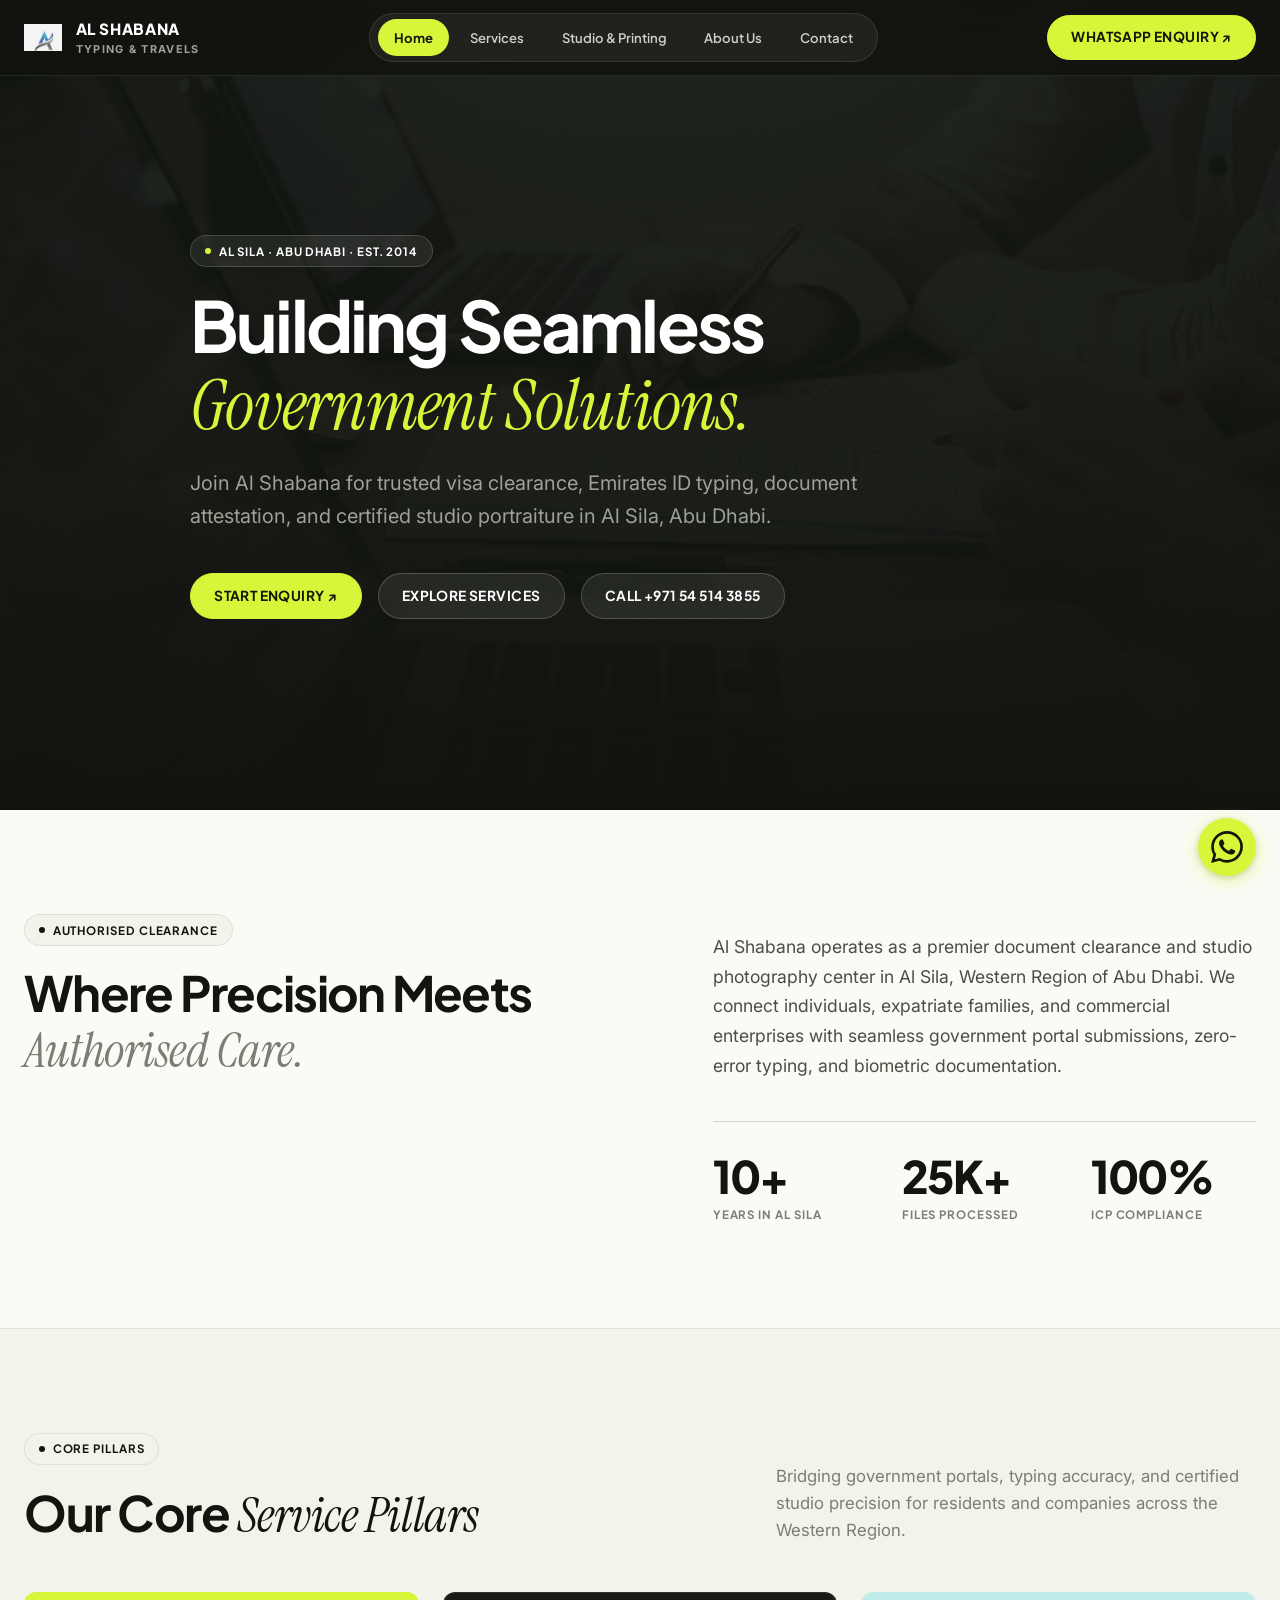
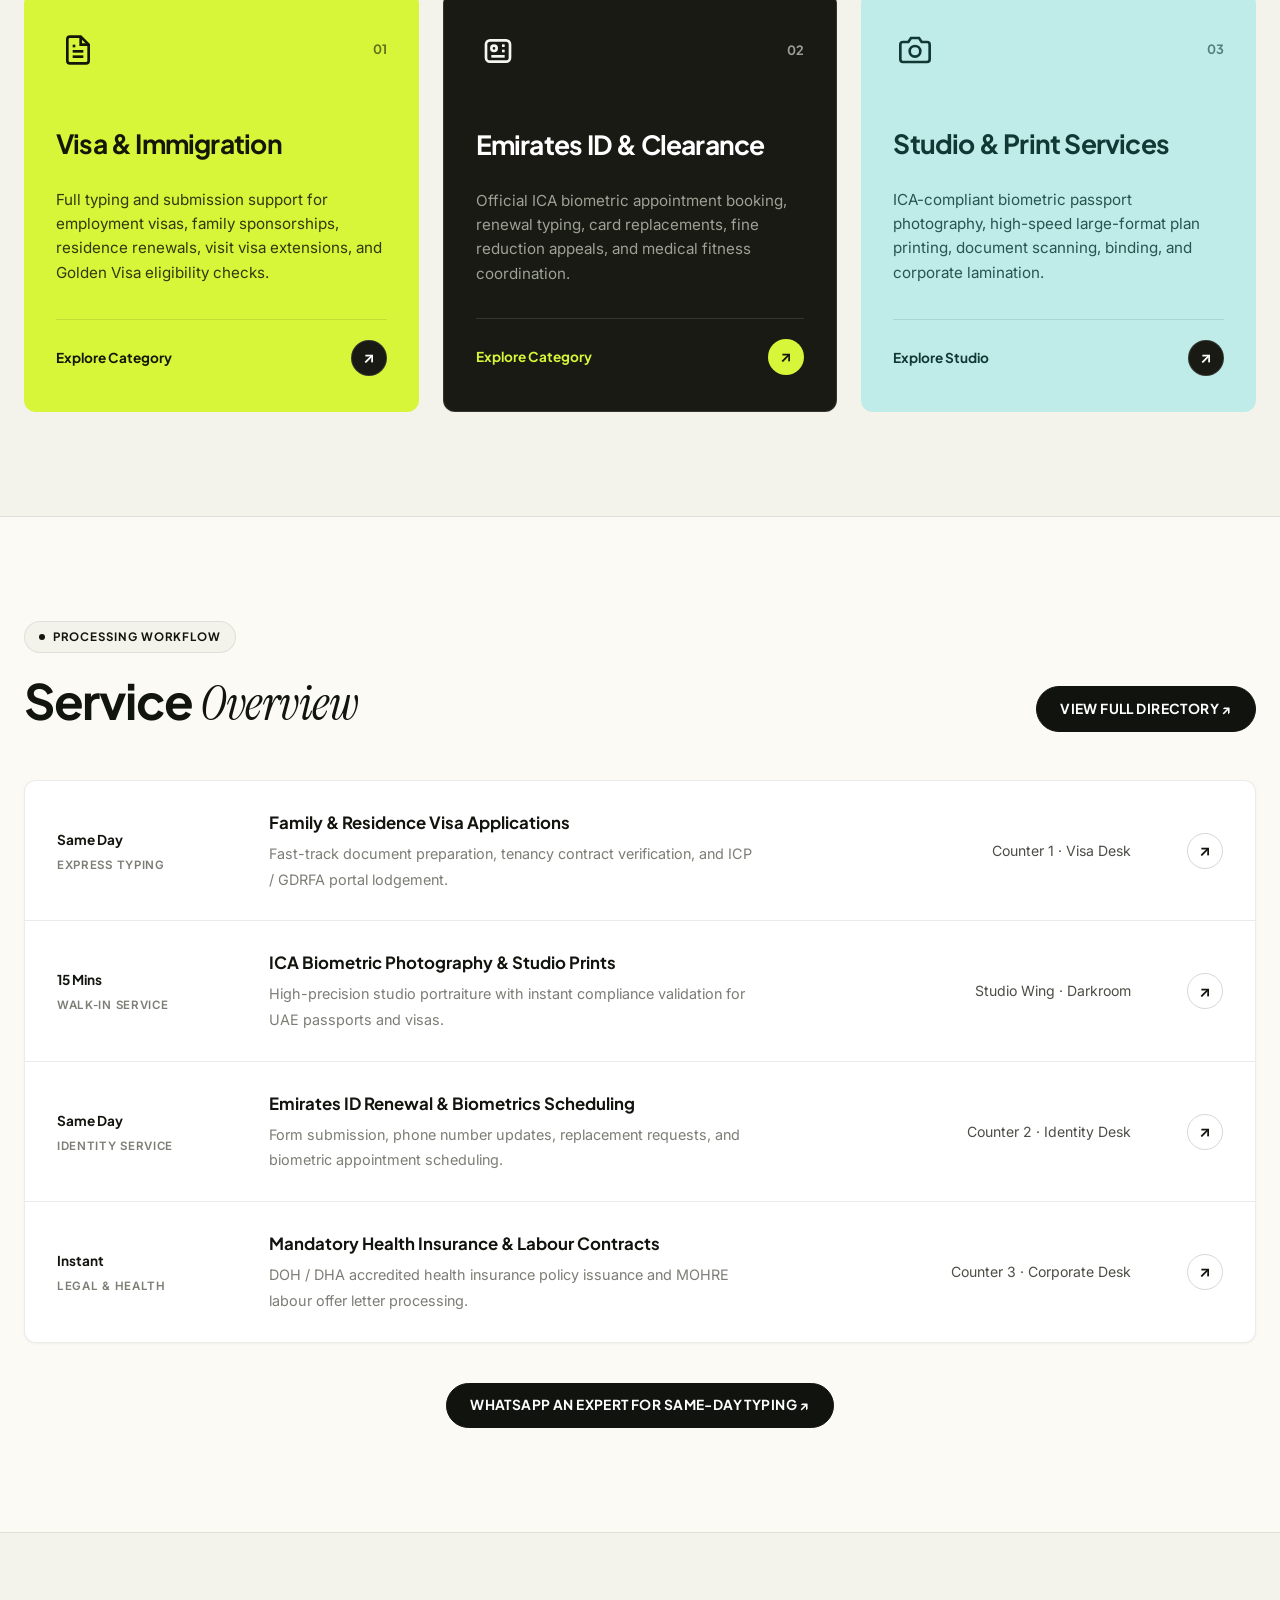
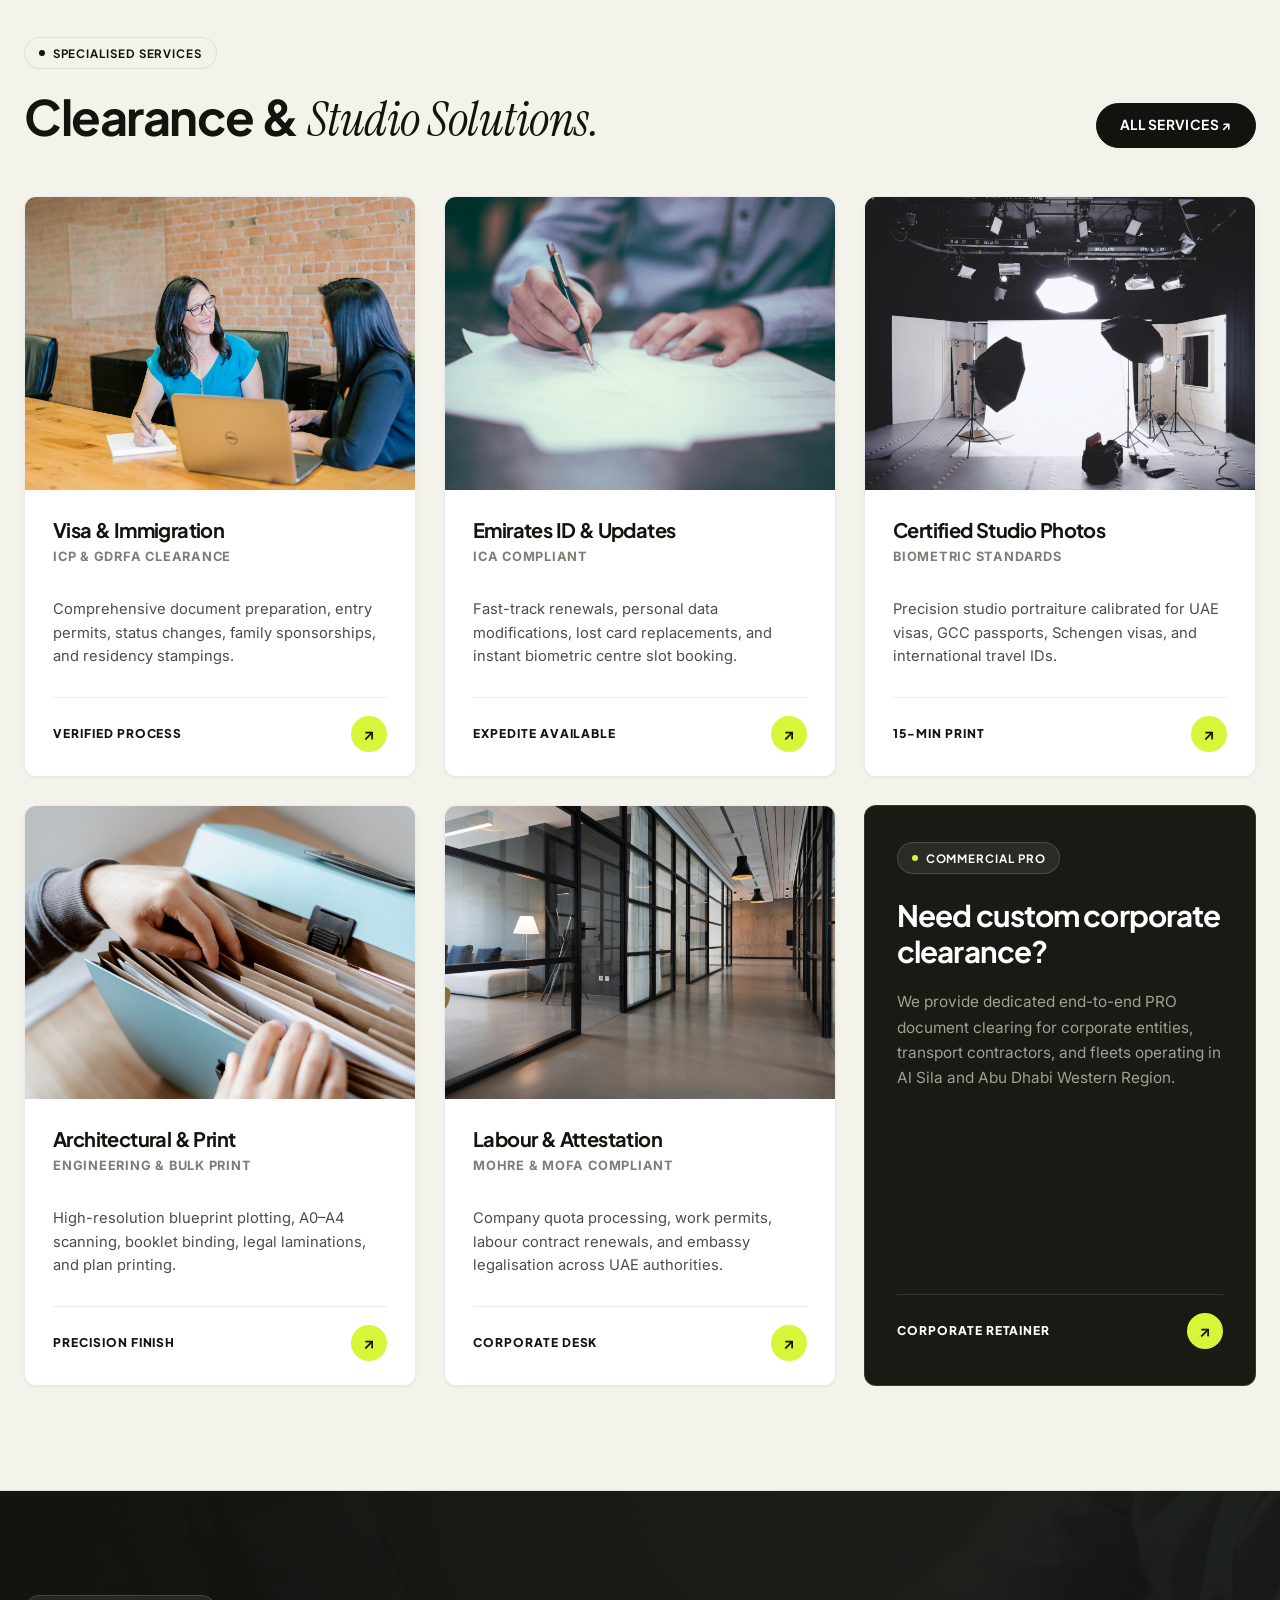
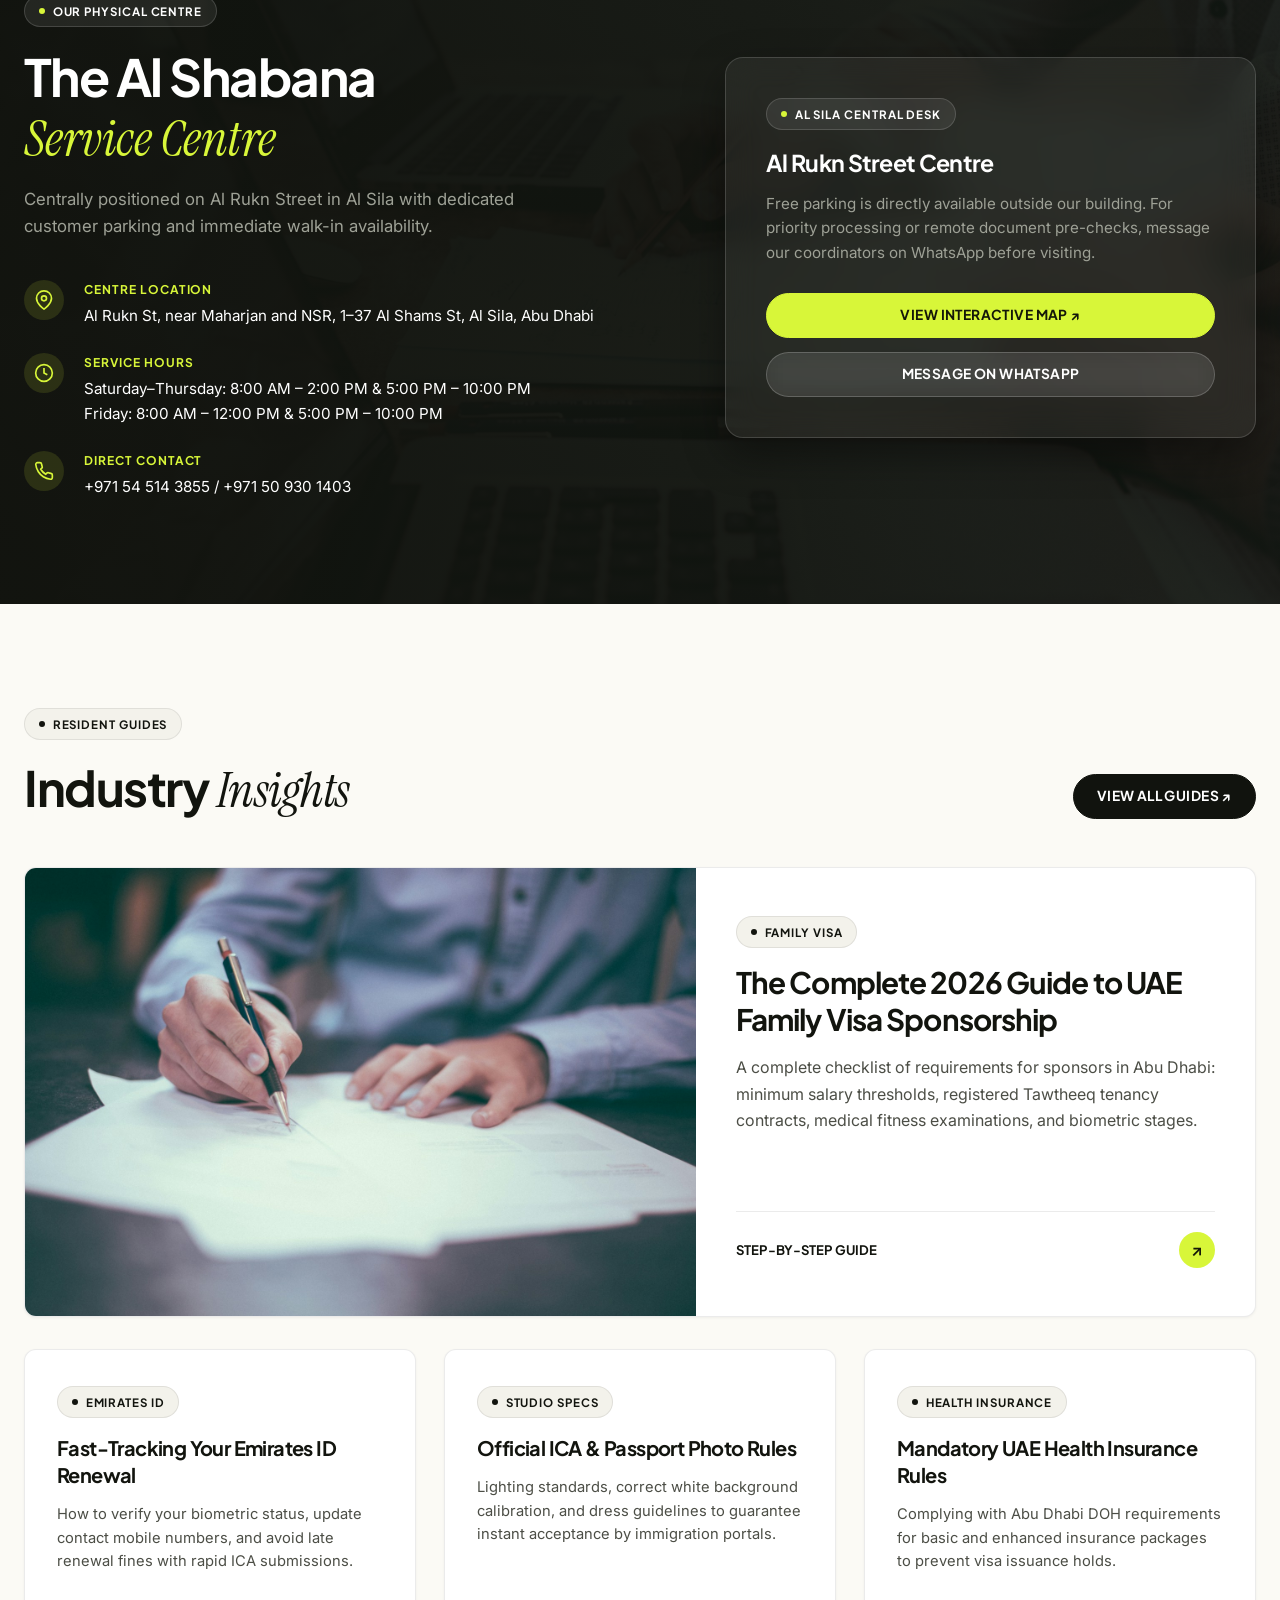
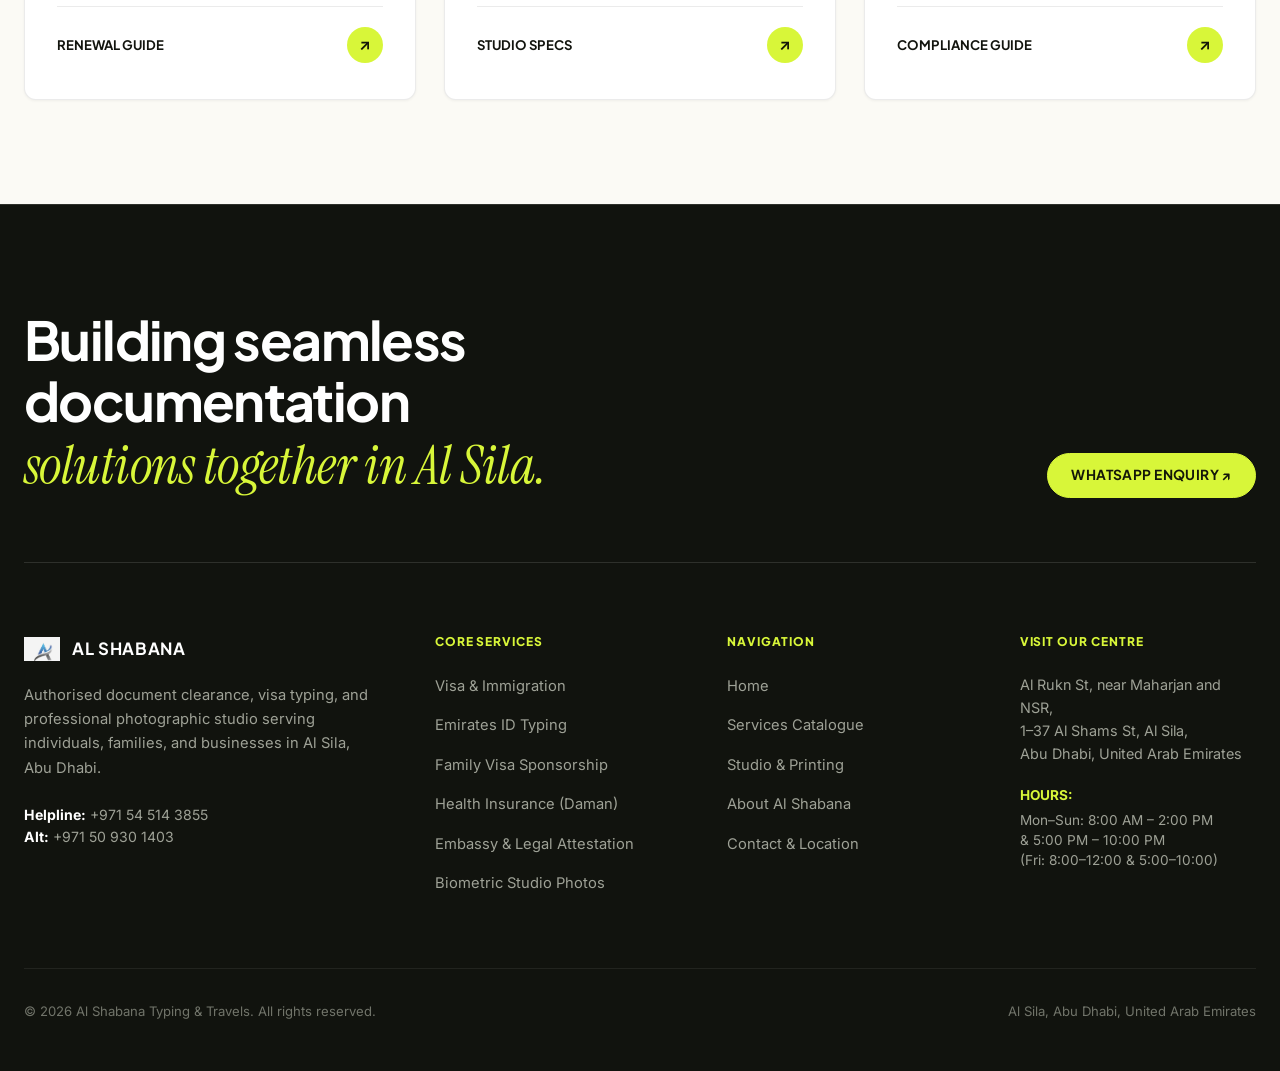
==== commit f1d7aac8: "feat: initialize project with homepage layout, stylesheet, and core JavaScript functionality" ====
--- a/index.html
+++ b/index.html
@@ -1,798 +1,836 @@
 <!DOCTYPE html>
 <html lang="en">
-  <head>
-    <meta charset="UTF-8" />
-    <meta name="viewport" content="width=device-width, initial-scale=1" />
-    <title>Al Shabana Typing &amp; Travels | Typing Center &amp; Studio in Al Sila, Abu Dhabi</title>
-    <meta
-      name="description"
-      content="Al Shabana Typing & Travels in Al Sila, Abu Dhabi — visa typing, Emirates ID, document clearing, insurance, and professional studio photography."
-    />
-    <link rel="icon" href="assets/images/logo-mark.png" />
-    <link rel="preconnect" href="https://fonts.googleapis.com" />
-    <link rel="preconnect" href="https://fonts.gstatic.com" crossorigin />
-    <link
-      href="https://fonts.googleapis.com/css2?family=Plus+Jakarta+Sans:wght@400;500;600;700;800&family=Instrument+Serif:ital@0;1&family=Inter:wght@400;500;600;700&display=swap"
-      rel="stylesheet"
-    />
-    <link rel="stylesheet" href="assets/css/style.css" />
-  </head>
-  <body>
-    <a class="skip-link" href="#main">Skip to content</a>
-
-
-    <!-- Editorial Translucent Header -->
-    <header class="site-header">
-      <div class="container header-inner">
-        <a class="brand" href="index.html">
-          <img class="brand-logo-img" src="assets/images/logo-mark.png" alt="Al Shabana Logo" width="38" height="38" />
-          <span class="brand-text">
-            <strong>AL SHABANA</strong>
-            <span>TYPING &amp; TRAVELS</span>
-          </span>
+
+<head>
+  <meta charset="UTF-8" />
+  <meta name="viewport" content="width=device-width, initial-scale=1" />
+  <title>Al Shabana Typing &amp; Travels | Typing Center &amp; Studio in Al Sila, Abu Dhabi</title>
+  <meta name="description"
+    content="Al Shabana Typing & Travels in Al Sila, Abu Dhabi — visa typing, Emirates ID, document clearing, insurance, and professional studio photography." />
+  <link rel="icon" href="assets/images/logo-mark.png" />
+  <link rel="preconnect" href="https://fonts.googleapis.com" />
+  <link rel="preconnect" href="https://fonts.gstatic.com" crossorigin />
+  <link
+    href="https://fonts.googleapis.com/css2?family=Plus+Jakarta+Sans:wght@400;500;600;700;800&family=Instrument+Serif:ital@0;1&family=Inter:wght@400;500;600;700&display=swap"
+    rel="stylesheet" />
+  <link rel="stylesheet" href="assets/css/style.css" />
+</head>
+
+<body>
+  <a class="skip-link" href="#main">Skip to content</a>
+
+
+  <!-- Editorial Translucent Header -->
+  <header class="site-header">
+    <div class="container header-inner">
+      <a class="brand" href="index.html">
+        <img class="brand-logo-img" src="assets/images/logo-mark.png" alt="Al Shabana Logo" width="38" height="38" />
+        <span class="brand-text">
+          <strong>AL SHABANA</strong>
+          <span>TYPING &amp; TRAVELS</span>
+        </span>
+      </a>
+
+      <!-- Centered Pill Navigation Container -->
+      <nav class="nav-pill-container" aria-label="Primary Navigation">
+        <a href="index.html" aria-current="page">Home</a>
+        <a href="services.html">Services</a>
+        <a href="studio.html">Studio &amp; Printing</a>
+        <a href="about.html">About Us</a>
+        <a href="contact.html">Contact</a>
+      </nav>
+
+      <!-- Right Action Button -->
+      <div class="header-action">
+        <a class="btn btn-lime" data-wa="general" href="https://wa.me/971545143855">
+          WHATSAPP ENQUIRY ↗
         </a>
-
-        <!-- Centered Pill Navigation Container -->
-        <nav class="nav-pill-container" aria-label="Primary Navigation">
-          <a href="index.html" aria-current="page">Home</a>
-          <a href="services.html">Services</a>
-          <a href="studio.html">Studio &amp; Printing</a>
-          <a href="about.html">About Us</a>
-          <a href="contact.html">Contact</a>
-        </nav>
-
-        <!-- Right Action Button -->
-        <div class="header-action">
+        <button class="nav-toggle" type="button" aria-expanded="false" aria-controls="mobile-nav"
+          aria-label="Toggle navigation">
+          <span></span>
+        </button>
+      </div>
+    </div>
+
+    <!-- Mobile Navigation Drawer -->
+    <div class="nav-panel" id="mobile-nav">
+      <nav class="site-nav" aria-label="Mobile Navigation">
+        <a href="index.html" aria-current="page">Home</a>
+        <a href="services.html">Services Directory</a>
+        <a href="studio.html">Studio &amp; Printing</a>
+        <a href="about.html">About Us</a>
+        <a href="contact.html">Contact &amp; Hours</a>
+      </nav>
+      <div style="margin-top: 1.5rem;">
+        <a class="btn btn-lime" style="width: 100%;" data-wa="general" href="https://wa.me/971545143855">
+          WHATSAPP ENQUIRY ↗
+        </a>
+      </div>
+    </div>
+  </header>
+
+  <main id="main">
+    <!-- HERO SECTION (DARK MOODY EDITORIAL CANVAS) -->
+    <section class="hero-editorial">
+      <div class="hero-editorial-bg">
+        <img src="assets/images/hero-office.jpg" alt="Al Shabana Customer Service Center" width="1920" height="1080" />
+      </div>
+      <div class="hero-editorial-overlay"></div>
+
+      <div class="container hero-editorial-content">
+        <div class="pill-tag pill-tag-dark">
+          <span class="dot"></span>
+          AL SILA · ABU DHABI · EST. 2014
+        </div>
+
+        <h1 class="hero-editorial-title">
+          Building Seamless <br />
+          <span class="serif-italic">Government Solutions.</span>
+        </h1>
+
+        <p class="hero-editorial-lede">
+          Join Al Shabana for trusted visa clearance, Emirates ID typing, document attestation, and certified studio
+          portraiture in Al Sila, Abu Dhabi.
+        </p>
+
+        <div class="hero-btn-row">
+          <a class="btn btn-lime" data-wa="general" href="https://wa.me/971545143855">
+            START ENQUIRY ↗
+          </a>
+          <a class="btn btn-glass" href="services.html">
+            EXPLORE SERVICES
+          </a>
+          <a class="btn btn-glass" href="tel:+971545143855">
+            CALL +971 54 514 3855
+          </a>
+        </div>
+      </div>
+    </section>
+
+    <!-- MISSION & STATS SECTION (WARM CREAM CANVAS) -->
+    <section class="section-cream">
+      <div class="container mission-layout">
+        <div>
+          <div class="pill-tag pill-tag-light">
+            <span class="dot"></span>
+            AUTHORISED CLEARANCE
+          </div>
+          <h2 class="mission-heading">
+            Where Precision Meets <br />
+            <span class="serif-italic">Authorised Care.</span>
+          </h2>
+        </div>
+
+        <div class="mission-text-side">
+          <p>
+            Al Shabana operates as a premier document clearance and studio photography center in Al Sila, Western Region
+            of Abu Dhabi. We connect individuals, expatriate families, and commercial enterprises with seamless
+            government portal submissions, zero-error typing, and biometric documentation.
+          </p>
+
+          <div class="mission-stats-grid">
+            <div>
+              <div class="stat-item-num">10+</div>
+              <div class="stat-item-label">Years in Al Sila</div>
+            </div>
+            <div>
+              <div class="stat-item-num">25K+</div>
+              <div class="stat-item-label">Files Processed</div>
+            </div>
+            <div>
+              <div class="stat-item-num">100%</div>
+              <div class="stat-item-label">ICP Compliance</div>
+            </div>
+          </div>
+        </div>
+      </div>
+    </section>
+
+    <!-- CORE SERVICE PILLARS (3 SIGNATURE COLORED CARDS: LIME, DARK, CYAN) -->
+    <section class="section-cream-alt">
+      <div class="container">
+        <div class="section-head-editorial">
+          <div>
+            <div class="pill-tag pill-tag-light">
+              <span class="dot"></span>
+              CORE PILLARS
+            </div>
+            <h2>Our Core <span class="serif-italic">Service Pillars</span></h2>
+          </div>
+          <p>
+            Bridging government portals, typing accuracy, and certified studio precision for residents and companies
+            across the Western Region.
+          </p>
+        </div>
+
+        <div class="pillars-grid">
+          <!-- Pillar 1: Lime Card -->
+          <div class="pillar-card pillar-lime">
+            <div class="pillar-card-top">
+              <div class="pillar-card-icon">
+                <svg width="32" height="32" viewBox="0 0 24 24" fill="none" stroke="currentColor" stroke-width="2">
+                  <path d="M14 2H6a2 2 0 0 0-2 2v16a2 2 0 0 0 2 2h12a2 2 0 0 0 2-2V8z"></path>
+                  <polyline points="14 2 14 8 20 8"></polyline>
+                  <line x1="16" y1="13" x2="8" y2="13"></line>
+                  <line x1="16" y1="17" x2="8" y2="17"></line>
+                  <polyline points="10 9 9 9 8 9"></polyline>
+                </svg>
+              </div>
+              <span class="pillar-card-num">01</span>
+            </div>
+            <h3>Visa &amp; Immigration</h3>
+            <p>
+              Full typing and submission support for employment visas, family sponsorships, residence renewals, visit
+              visa extensions, and Golden Visa eligibility checks.
+            </p>
+            <div class="pillar-card-bottom">
+              <a class="pillar-card-link" href="service-details.html?service=family-visa">
+                Explore Category
+              </a>
+              <a class="circle-arrow-btn dark" href="service-details.html?service=family-visa"
+                aria-label="Visa details">
+                ↗
+              </a>
+            </div>
+          </div>
+
+          <!-- Pillar 2: Dark Charcoal Card -->
+          <div class="pillar-card pillar-dark">
+            <div class="pillar-card-top">
+              <div class="pillar-card-icon">
+                <svg width="32" height="32" viewBox="0 0 24 24" fill="none" stroke="currentColor" stroke-width="2">
+                  <rect x="3" y="4" width="18" height="16" rx="3"></rect>
+                  <circle cx="9" cy="10" r="2"></circle>
+                  <line x1="15" y1="8" x2="17" y2="8"></line>
+                  <line x1="15" y1="12" x2="17" y2="12"></line>
+                  <line x1="7" y1="16" x2="17" y2="16"></line>
+                </svg>
+              </div>
+              <span class="pillar-card-num">02</span>
+            </div>
+            <h3>Emirates ID &amp; Clearance</h3>
+            <p>
+              Official ICA biometric appointment booking, renewal typing, card replacements, fine reduction appeals, and
+              medical fitness coordination.
+            </p>
+            <div class="pillar-card-bottom">
+              <a class="pillar-card-link" href="service-details.html?service=emirates-id">
+                Explore Category
+              </a>
+              <a class="circle-arrow-btn" href="service-details.html?service=emirates-id"
+                aria-label="Emirates ID details">
+                ↗
+              </a>
+            </div>
+          </div>
+
+          <!-- Pillar 3: Ice Cyan Card -->
+          <div class="pillar-card pillar-cyan">
+            <div class="pillar-card-top">
+              <div class="pillar-card-icon">
+                <svg width="32" height="32" viewBox="0 0 24 24" fill="none" stroke="currentColor" stroke-width="2">
+                  <path d="M23 19a2 2 0 0 1-2 2H3a2 2 0 0 1-2-2V8a2 2 0 0 1 2-2h4l2-3h6l2 3h4a2 2 0 0 1 2 2z"></path>
+                  <circle cx="12" cy="13" r="4"></circle>
+                </svg>
+              </div>
+              <span class="pillar-card-num">03</span>
+            </div>
+            <h3>Studio &amp; Print Services</h3>
+            <p>
+              ICA-compliant biometric passport photography, high-speed large-format plan printing, document scanning,
+              binding, and corporate lamination.
+            </p>
+            <div class="pillar-card-bottom">
+              <a class="pillar-card-link" href="studio.html">
+                Explore Studio
+              </a>
+              <a class="circle-arrow-btn dark" href="studio.html" aria-label="Studio details">
+                ↗
+              </a>
+            </div>
+          </div>
+        </div>
+      </div>
+    </section>
+
+    <!-- SERVICE OVERVIEW / AGENDA TIMELINE TABLE (MATCHING UI IMAGE) -->
+    <section class="section-cream">
+      <div class="container">
+        <div class="section-head-editorial">
+          <div>
+            <div class="pill-tag pill-tag-light">
+              <span class="dot"></span>
+              PROCESSING WORKFLOW
+            </div>
+            <h2>Service <span class="serif-italic">Overview</span></h2>
+          </div>
+          <a class="btn btn-dark" href="services.html">
+            VIEW FULL DIRECTORY ↗
+          </a>
+        </div>
+
+        <div class="agenda-table">
+          <!-- Row 1 -->
+          <div class="agenda-row">
+            <div>
+              <span class="agenda-time">Same Day</span>
+              <span class="agenda-tag">EXPRESS TYPING</span>
+            </div>
+            <div class="agenda-main">
+              <strong>Family &amp; Residence Visa Applications</strong>
+              <span>Fast-track document preparation, tenancy contract verification, and ICP / GDRFA portal
+                lodgement.</span>
+            </div>
+            <div class="agenda-meta">
+              <span>Counter 1 · Visa Desk</span>
+            </div>
+            <div class="agenda-action">
+              <a class="circle-arrow-btn outline" href="service-details.html?service=family-visa"
+                aria-label="Visa workflow">
+                ↗
+              </a>
+            </div>
+          </div>
+
+          <!-- Row 2 -->
+          <div class="agenda-row">
+            <div>
+              <span class="agenda-time">15 Mins</span>
+              <span class="agenda-tag">WALK-IN SERVICE</span>
+            </div>
+            <div class="agenda-main">
+              <strong>ICA Biometric Photography &amp; Studio Prints</strong>
+              <span>High-precision studio portraiture with instant compliance validation for UAE passports and
+                visas.</span>
+            </div>
+            <div class="agenda-meta">
+              <span>Studio Wing · Darkroom</span>
+            </div>
+            <div class="agenda-action">
+              <a class="circle-arrow-btn outline" href="studio.html" aria-label="Studio prints">
+                ↗
+              </a>
+            </div>
+          </div>
+
+          <!-- Row 3 -->
+          <div class="agenda-row">
+            <div>
+              <span class="agenda-time">Same Day</span>
+              <span class="agenda-tag">IDENTITY SERVICE</span>
+            </div>
+            <div class="agenda-main">
+              <strong>Emirates ID Renewal &amp; Biometrics Scheduling</strong>
+              <span>Form submission, phone number updates, replacement requests, and biometric appointment
+                scheduling.</span>
+            </div>
+            <div class="agenda-meta">
+              <span>Counter 2 · Identity Desk</span>
+            </div>
+            <div class="agenda-action">
+              <a class="circle-arrow-btn outline" href="service-details.html?service=emirates-id"
+                aria-label="Emirates ID workflow">
+                ↗
+              </a>
+            </div>
+          </div>
+
+          <!-- Row 4 -->
+          <div class="agenda-row">
+            <div>
+              <span class="agenda-time">Instant</span>
+              <span class="agenda-tag">LEGAL &amp; HEALTH</span>
+            </div>
+            <div class="agenda-main">
+              <strong>Mandatory Health Insurance &amp; Labour Contracts</strong>
+              <span>DOH / DHA accredited health insurance policy issuance and MOHRE labour offer letter
+                processing.</span>
+            </div>
+            <div class="agenda-meta">
+              <span>Counter 3 · Corporate Desk</span>
+            </div>
+            <div class="agenda-action">
+              <a class="circle-arrow-btn outline" href="service-details.html?service=daman"
+                aria-label="Insurance workflow">
+                ↗
+              </a>
+            </div>
+          </div>
+        </div>
+
+        <div style="text-align: center; margin-top: 2.5rem;">
+          <a class="btn btn-dark" data-wa="general" href="https://wa.me/971545143855">
+            WHATSAPP AN EXPERT FOR SAME-DAY TYPING ↗
+          </a>
+        </div>
+      </div>
+    </section>
+
+    <!-- ARCHITECTS OF SEAMLESS DOCUMENTATION (SPECIALISTS & SERVICES GRID) -->
+    <section class="section-cream-alt">
+      <div class="container">
+        <div class="section-head-editorial">
+          <div>
+            <div class="pill-tag pill-tag-light">
+              <span class="dot"></span>
+              SPECIALISED SERVICES
+            </div>
+            <h2>Clearance &amp; <span class="serif-italic">Studio Solutions.</span></h2>
+          </div>
+          <a class="btn btn-dark" href="services.html">
+            ALL SERVICES ↗
+          </a>
+        </div>
+
+        <div class="specialists-grid">
+          <!-- Card 1 -->
+          <div class="specialist-card">
+            <div class="specialist-media">
+              <img src="assets/images/customer-service.jpg" alt="Visa and Immigration Clearance Counter" width="400"
+                height="300" />
+            </div>
+            <div class="specialist-body">
+              <div class="specialist-name-row">
+                <h3>Visa &amp; Immigration</h3>
+              </div>
+              <span class="specialist-role">ICP &amp; GDRFA CLEARANCE</span>
+              <p class="specialist-desc">
+                Comprehensive document preparation, entry permits, status changes, family sponsorships, and residency
+                stampings.
+              </p>
+              <div class="specialist-footer">
+                <span class="specialist-badge">VERIFIED PROCESS</span>
+                <a class="circle-arrow-btn" href="service-details.html?service=visa-typing" aria-label="Visa Clearance">
+                  ↗
+                </a>
+              </div>
+            </div>
+          </div>
+
+          <!-- Card 2 -->
+          <div class="specialist-card">
+            <div class="specialist-media">
+              <img src="assets/images/document-services.jpg" alt="Emirates ID Biometric Appointments" width="400"
+                height="300" />
+            </div>
+            <div class="specialist-body">
+              <div class="specialist-name-row">
+                <h3>Emirates ID &amp; Updates</h3>
+              </div>
+              <span class="specialist-role">ICA COMPLIANT</span>
+              <p class="specialist-desc">
+                Fast-track renewals, personal data modifications, lost card replacements, and instant biometric centre
+                slot booking.
+              </p>
+              <div class="specialist-footer">
+                <span class="specialist-badge">EXPEDITE AVAILABLE</span>
+                <a class="circle-arrow-btn" href="service-details.html?service=emirates-id" aria-label="Emirates ID">
+                  ↗
+                </a>
+              </div>
+            </div>
+          </div>
+
+          <!-- Card 3 -->
+          <div class="specialist-card">
+            <div class="specialist-media">
+              <img src="assets/images/photography-studio.jpg" alt="Certified Photographic Studio" width="400"
+                height="300" />
+            </div>
+            <div class="specialist-body">
+              <div class="specialist-name-row">
+                <h3>Certified Studio Photos</h3>
+              </div>
+              <span class="specialist-role">BIOMETRIC STANDARDS</span>
+              <p class="specialist-desc">
+                Precision studio portraiture calibrated for UAE visas, GCC passports, Schengen visas, and international
+                travel IDs.
+              </p>
+              <div class="specialist-footer">
+                <span class="specialist-badge">15-MIN PRINT</span>
+                <a class="circle-arrow-btn" href="studio.html" aria-label="Studio Photos">
+                  ↗
+                </a>
+              </div>
+            </div>
+          </div>
+
+          <!-- Card 4 -->
+          <div class="specialist-card">
+            <div class="specialist-media">
+              <img src="assets/images/print-workspace.jpg" alt="High speed printing and scanning" width="400"
+                height="300" />
+            </div>
+            <div class="specialist-body">
+              <div class="specialist-name-row">
+                <h3>Architectural &amp; Print</h3>
+              </div>
+              <span class="specialist-role">ENGINEERING &amp; BULK PRINT</span>
+              <p class="specialist-desc">
+                High-resolution blueprint plotting, A0–A4 scanning, booklet binding, legal laminations, and plan
+                printing.
+              </p>
+              <div class="specialist-footer">
+                <span class="specialist-badge">PRECISION FINISH</span>
+                <a class="circle-arrow-btn" href="studio.html" aria-label="Architectural Print">
+                  ↗
+                </a>
+              </div>
+            </div>
+          </div>
+
+          <!-- Card 5 -->
+          <div class="specialist-card">
+            <div class="specialist-media">
+              <img src="assets/images/about-space.jpg" alt="Labour and Attestation Services" width="400" height="300" />
+            </div>
+            <div class="specialist-body">
+              <div class="specialist-name-row">
+                <h3>Labour &amp; Attestation</h3>
+              </div>
+              <span class="specialist-role">MOHRE &amp; MOFA COMPLIANT</span>
+              <p class="specialist-desc">
+                Company quota processing, work permits, labour contract renewals, and embassy legalisation across UAE
+                authorities.
+              </p>
+              <div class="specialist-footer">
+                <span class="specialist-badge">CORPORATE DESK</span>
+                <a class="circle-arrow-btn" href="service-details.html?service=attestation"
+                  aria-label="Labour Services">
+                  ↗
+                </a>
+              </div>
+            </div>
+          </div>
+
+          <!-- Card 6: Dark Callout Specialist Card (Signature element) -->
+          <div class="specialist-card-dark">
+            <div>
+              <div class="pill-tag pill-tag-dark" style="margin-bottom: 1.5rem;">
+                <span class="dot"></span>
+                COMMERCIAL PRO
+              </div>
+              <h3>Need custom corporate clearance?</h3>
+              <p>
+                We provide dedicated end-to-end PRO document clearing for corporate entities, transport contractors, and
+                fleets operating in Al Sila and Abu Dhabi Western Region.
+              </p>
+            </div>
+            <div class="specialist-footer">
+              <span class="specialist-badge">CORPORATE RETAINER</span>
+              <a class="circle-arrow-btn" data-wa="general" href="https://wa.me/971545143855"
+                aria-label="Enquire for Corporate Clearance">
+                ↗
+              </a>
+            </div>
+          </div>
+        </div>
+      </div>
+    </section>
+
+    <!-- VENUE / PHYSICAL SERVICE CENTRE SECTION (DARK MOODY PHOTOGRAPHIC) -->
+    <section class="venue-section">
+      <div class="venue-bg">
+        <img src="assets/images/hero-office.jpg" alt="Al Shabana Service Centre in Al Sila" width="1920"
+          height="1080" />
+      </div>
+      <div class="venue-overlay"></div>
+
+      <div class="container venue-inner">
+        <div class="venue-grid">
+          <div>
+            <div class="pill-tag pill-tag-dark">
+              <span class="dot"></span>
+              OUR PHYSICAL CENTRE
+            </div>
+            <h2 style="font-size: clamp(2.2rem, 4vw, 3.2rem); color: #ffffff; line-height: 1.15;">
+              The Al Shabana <br />
+              <span class="serif-italic" style="color: var(--accent-lime);">Service Centre</span>
+            </h2>
+            <p style="color: var(--text-dim); font-size: 1.05rem; line-height: 1.6; max-width: 520px;">
+              Centrally positioned on Al Rukn Street in Al Sila with dedicated customer parking and immediate walk-in
+              availability.
+            </p>
+
+            <div class="venue-info-list">
+              <div class="venue-info-item">
+                <div class="venue-info-icon">
+                  <svg width="20" height="20" viewBox="0 0 24 24" fill="none" stroke="currentColor" stroke-width="2">
+                    <path d="M21 10c0 7-9 13-9 13s-9-6-9-13a9 9 0 0 1 18 0z"></path>
+                    <circle cx="12" cy="10" r="3"></circle>
+                  </svg>
+                </div>
+                <div>
+                  <strong>CENTRE LOCATION</strong>
+                  <span>Al Rukn St, near Maharjan and NSR, 1–37 Al Shams St, Al Sila, Abu Dhabi</span>
+                </div>
+              </div>
+
+              <div class="venue-info-item">
+                <div class="venue-info-icon">
+                  <svg width="20" height="20" viewBox="0 0 24 24" fill="none" stroke="currentColor" stroke-width="2">
+                    <circle cx="12" cy="12" r="10"></circle>
+                    <polyline points="12 6 12 12 16 14"></polyline>
+                  </svg>
+                </div>
+                <div>
+                  <strong>SERVICE HOURS</strong>
+                  <span>Saturday–Thursday: 8:00 AM – 2:00 PM &amp; 5:00 PM – 10:00 PM<br />Friday: 8:00 AM – 12:00 PM
+                    &amp; 5:00 PM – 10:00 PM</span>
+                </div>
+              </div>
+
+              <div class="venue-info-item">
+                <div class="venue-info-icon">
+                  <svg width="20" height="20" viewBox="0 0 24 24" fill="none" stroke="currentColor" stroke-width="2">
+                    <path
+                      d="M22 16.92v3a2 2 0 0 1-2.18 2 19.79 19.79 0 0 1-8.63-3.07 19.5 19.5 0 0 1-6-6 19.79 19.79 0 0 1-3.07-8.67A2 2 0 0 1 4.11 2h3a2 2 0 0 1 2 1.72 12.84 12.84 0 0 0 .7 2.81 2 2 0 0 1-.45 2.11L8.09 9.91a16 16 0 0 0 6 6l1.27-1.27a2 2 0 0 1 2.11-.45 12.84 12.84 0 0 0 2.81.7A2 2 0 0 1 22 16.92z">
+                    </path>
+                  </svg>
+                </div>
+                <div>
+                  <strong>DIRECT CONTACT</strong>
+                  <span>+971 54 514 3855 / +971 50 930 1403</span>
+                </div>
+              </div>
+            </div>
+          </div>
+
+          <!-- Floating Glass Card (matching the image) -->
+          <div>
+            <div class="venue-glass-card">
+              <div class="pill-tag pill-tag-dark" style="margin-bottom: 1.25rem;">
+                <span class="dot"></span>
+                AL SILA CENTRAL DESK
+              </div>
+              <h4>Al Rukn Street Centre</h4>
+              <p>
+                Free parking is directly available outside our building. For priority processing or remote document
+                pre-checks, message our coordinators on WhatsApp before visiting.
+              </p>
+              <div style="display: flex; flex-direction: column; gap: 0.85rem;">
+                <a class="btn btn-lime" href="contact.html">
+                  VIEW INTERACTIVE MAP ↗
+                </a>
+                <a class="btn btn-glass" data-wa="general" href="https://wa.me/971545143855">
+                  MESSAGE ON WHATSAPP
+                </a>
+              </div>
+            </div>
+          </div>
+        </div>
+      </div>
+    </section>
+
+    <!-- INDUSTRY INSIGHTS & DOCUMENTATION GUIDES -->
+    <section class="section-cream">
+      <div class="container">
+        <div class="section-head-editorial">
+          <div>
+            <div class="pill-tag pill-tag-light">
+              <span class="dot"></span>
+              RESIDENT GUIDES
+            </div>
+            <h2>Industry <span class="serif-italic">Insights</span></h2>
+          </div>
+          <a class="btn btn-dark" href="services.html">
+            VIEW ALL GUIDES ↗
+          </a>
+        </div>
+
+        <!-- Featured Guide Card (Split Layout) -->
+        <div class="featured-guide-card">
+          <img class="featured-guide-img" src="assets/images/document-services.jpg"
+            alt="UAE Family Visa Sponsorship Guide" width="600" height="400" />
+          <div class="featured-guide-content">
+            <div>
+              <div class="pill-tag pill-tag-light" style="margin-bottom: 1rem;">
+                <span class="dot"></span>
+                FAMILY VISA
+              </div>
+              <h3>The Complete 2026 Guide to UAE Family Visa Sponsorship</h3>
+              <p>
+                A complete checklist of requirements for sponsors in Abu Dhabi: minimum salary thresholds, registered
+                Tawtheeq tenancy contracts, medical fitness examinations, and biometric stages.
+              </p>
+            </div>
+            <div class="guide-card-footer">
+              <strong>STEP-BY-STEP GUIDE</strong>
+              <a class="circle-arrow-btn" href="service-details.html?service=family-visa"
+                aria-label="Read Family Visa Guide">
+                ↗
+              </a>
+            </div>
+          </div>
+        </div>
+
+        <!-- 3-Column Guide Cards Grid -->
+        <div class="guide-cards-grid">
+          <!-- Guide Card 1 -->
+          <div class="guide-card">
+            <div>
+              <div class="pill-tag pill-tag-light" style="margin-bottom: 1rem;">
+                <span class="dot"></span>
+                EMIRATES ID
+              </div>
+              <h3>Fast-Tracking Your Emirates ID Renewal</h3>
+              <p>
+                How to verify your biometric status, update contact mobile numbers, and avoid late renewal fines with
+                rapid ICA submissions.
+              </p>
+            </div>
+            <div class="guide-card-footer">
+              <strong>RENEWAL GUIDE</strong>
+              <a class="circle-arrow-btn" href="service-details.html?service=emirates-id"
+                aria-label="Read Emirates ID guide">
+                ↗
+              </a>
+            </div>
+          </div>
+
+          <!-- Guide Card 2 -->
+          <div class="guide-card">
+            <div>
+              <div class="pill-tag pill-tag-light" style="margin-bottom: 1rem;">
+                <span class="dot"></span>
+                STUDIO SPECS
+              </div>
+              <h3>Official ICA &amp; Passport Photo Rules</h3>
+              <p>
+                Lighting standards, correct white background calibration, and dress guidelines to guarantee instant
+                acceptance by immigration portals.
+              </p>
+            </div>
+            <div class="guide-card-footer">
+              <strong>STUDIO SPECS</strong>
+              <a class="circle-arrow-btn" href="studio.html" aria-label="Read studio specifications">
+                ↗
+              </a>
+            </div>
+          </div>
+
+          <!-- Guide Card 3 -->
+          <div class="guide-card">
+            <div>
+              <div class="pill-tag pill-tag-light" style="margin-bottom: 1rem;">
+                <span class="dot"></span>
+                HEALTH INSURANCE
+              </div>
+              <h3>Mandatory UAE Health Insurance Rules</h3>
+              <p>
+                Complying with Abu Dhabi DOH requirements for basic and enhanced insurance packages to prevent visa
+                issuance holds.
+              </p>
+            </div>
+            <div class="guide-card-footer">
+              <strong>COMPLIANCE GUIDE</strong>
+              <a class="circle-arrow-btn" href="service-details.html?service=daman" aria-label="Read insurance guide">
+                ↗
+              </a>
+            </div>
+          </div>
+        </div>
+      </div>
+    </section>
+  </main>
+
+  <!-- DARK EDITORIAL FOOTER (MATCHING UI IMAGE) -->
+  <footer class="site-footer-editorial">
+    <div class="container">
+      <!-- Top Editorial Banner -->
+      <div class="footer-top-banner">
+        <h2>
+          Building seamless documentation <br />
+          <span class="serif-italic">solutions together in Al Sila.</span>
+        </h2>
+        <div>
           <a class="btn btn-lime" data-wa="general" href="https://wa.me/971545143855">
             WHATSAPP ENQUIRY ↗
           </a>
-          <button class="nav-toggle" type="button" aria-expanded="false" aria-controls="mobile-nav" aria-label="Toggle navigation">
-            <span></span>
-          </button>
-        </div>
-      </div>
-
-      <!-- Mobile Navigation Drawer -->
-      <div class="nav-panel" id="mobile-nav">
-        <nav class="site-nav" aria-label="Mobile Navigation">
-          <a href="index.html" aria-current="page">Home</a>
-          <a href="services.html">Services Directory</a>
-          <a href="studio.html">Studio &amp; Printing</a>
-          <a href="about.html">About Us</a>
-          <a href="contact.html">Contact &amp; Hours</a>
-        </nav>
-        <div style="margin-top: 1.5rem;">
-          <a class="btn btn-lime" style="width: 100%;" data-wa="general" href="https://wa.me/971545143855">
-            WHATSAPP ENQUIRY ↗
-          </a>
-        </div>
-      </div>
-    </header>
-
-    <main id="main">
-      <!-- HERO SECTION (DARK MOODY EDITORIAL CANVAS) -->
-      <section class="hero-editorial">
-        <div class="hero-editorial-bg">
-          <img src="assets/images/hero-office.jpg" alt="Al Shabana Customer Service Center" width="1920" height="1080" />
-        </div>
-        <div class="hero-editorial-overlay"></div>
-
-        <div class="container hero-editorial-content">
-          <div class="pill-tag pill-tag-dark">
-            <span class="dot"></span>
-            AL SILA · ABU DHABI · EST. 2014
-          </div>
-
-          <h1 class="hero-editorial-title">
-            Building Seamless <br />
-            <span class="serif-italic">Government Solutions.</span>
-          </h1>
-
-          <p class="hero-editorial-lede">
-            Join Al Shabana for trusted visa clearance, Emirates ID typing, document attestation, and certified studio portraiture in Al Sila, Abu Dhabi.
+        </div>
+      </div>
+
+      <!-- 4-Column Grid -->
+      <div class="footer-editorial-grid">
+        <div class="footer-editorial-col">
+          <div style="display: flex; align-items: center; gap: 0.75rem; margin-bottom: 1.25rem;">
+            <img src="assets/images/logo-mark.png" alt="Al Shabana Logo" width="36" height="36" />
+            <strong style="font-family: var(--font-sans); font-size: 1.05rem; letter-spacing: 0.04em; color: #ffffff;">
+              AL SHABANA
+            </strong>
+          </div>
+          <p style="color: var(--text-dim); font-size: 0.92rem; line-height: 1.65; margin-bottom: 1.5rem;">
+            Authorised document clearance, visa typing, and professional photographic studio serving individuals,
+            families, and businesses in Al Sila, Abu Dhabi.
           </p>
-
-          <div class="hero-btn-row">
-            <a class="btn btn-lime" data-wa="general" href="https://wa.me/971545143855">
-              START ENQUIRY ↗
-            </a>
-            <a class="btn btn-glass" href="services.html">
-              EXPLORE SERVICES
-            </a>
-            <a class="btn btn-glass" href="tel:+971545143855">
-              CALL +971 54 514 3855
-            </a>
-          </div>
-        </div>
-      </section>
-
-      <!-- MISSION & STATS SECTION (WARM CREAM CANVAS) -->
-      <section class="section-cream">
-        <div class="container mission-layout">
-          <div>
-            <div class="pill-tag pill-tag-light">
-              <span class="dot"></span>
-              AUTHORISED CLEARANCE
-            </div>
-            <h2 class="mission-heading">
-              Where Precision Meets <br />
-              <span class="serif-italic">Authorised Care.</span>
-            </h2>
-          </div>
-
-          <div class="mission-text-side">
-            <p>
-              Al Shabana operates as a premier document clearance and studio photography center in Al Sila, Western Region of Abu Dhabi. We connect individuals, expatriate families, and commercial enterprises with seamless government portal submissions, zero-error typing, and biometric documentation.
-            </p>
-
-            <div class="mission-stats-grid">
-              <div>
-                <div class="stat-item-num">10+</div>
-                <div class="stat-item-label">Years in Al Sila</div>
-              </div>
-              <div>
-                <div class="stat-item-num">25K+</div>
-                <div class="stat-item-label">Files Processed</div>
-              </div>
-              <div>
-                <div class="stat-item-num">100%</div>
-                <div class="stat-item-label">ICP Compliance</div>
-              </div>
-            </div>
-          </div>
-        </div>
-      </section>
-
-      <!-- CORE SERVICE PILLARS (3 SIGNATURE COLORED CARDS: LIME, DARK, CYAN) -->
-      <section class="section-cream-alt">
-        <div class="container">
-          <div class="section-head-editorial">
-            <div>
-              <div class="pill-tag pill-tag-light">
-                <span class="dot"></span>
-                CORE PILLARS
-              </div>
-              <h2>Our Core <span class="serif-italic">Service Pillars</span></h2>
-            </div>
-            <p>
-              Bridging government portals, typing accuracy, and certified studio precision for residents and companies across the Western Region.
-            </p>
-          </div>
-
-          <div class="pillars-grid">
-            <!-- Pillar 1: Lime Card -->
-            <div class="pillar-card pillar-lime">
-              <div class="pillar-card-top">
-                <div class="pillar-card-icon">
-                  <svg width="32" height="32" viewBox="0 0 24 24" fill="none" stroke="currentColor" stroke-width="2">
-                    <path d="M14 2H6a2 2 0 0 0-2 2v16a2 2 0 0 0 2 2h12a2 2 0 0 0 2-2V8z"></path>
-                    <polyline points="14 2 14 8 20 8"></polyline>
-                    <line x1="16" y1="13" x2="8" y2="13"></line>
-                    <line x1="16" y1="17" x2="8" y2="17"></line>
-                    <polyline points="10 9 9 9 8 9"></polyline>
-                  </svg>
-                </div>
-                <span class="pillar-card-num">01</span>
-              </div>
-              <h3>Visa &amp; Immigration</h3>
-              <p>
-                Full typing and submission support for employment visas, family sponsorships, residence renewals, visit visa extensions, and Golden Visa eligibility checks.
-              </p>
-              <div class="pillar-card-bottom">
-                <a class="pillar-card-link" href="service-details.html?service=family-visa">
-                  Explore Category
-                </a>
-                <a class="circle-arrow-btn dark" href="service-details.html?service=family-visa" aria-label="Visa details">
-                  ↗
-                </a>
-              </div>
-            </div>
-
-            <!-- Pillar 2: Dark Charcoal Card -->
-            <div class="pillar-card pillar-dark">
-              <div class="pillar-card-top">
-                <div class="pillar-card-icon">
-                  <svg width="32" height="32" viewBox="0 0 24 24" fill="none" stroke="currentColor" stroke-width="2">
-                    <rect x="3" y="4" width="18" height="16" rx="3"></rect>
-                    <circle cx="9" cy="10" r="2"></circle>
-                    <line x1="15" y1="8" x2="17" y2="8"></line>
-                    <line x1="15" y1="12" x2="17" y2="12"></line>
-                    <line x1="7" y1="16" x2="17" y2="16"></line>
-                  </svg>
-                </div>
-                <span class="pillar-card-num">02</span>
-              </div>
-              <h3>Emirates ID &amp; Clearance</h3>
-              <p>
-                Official ICA biometric appointment booking, renewal typing, card replacements, fine reduction appeals, and medical fitness coordination.
-              </p>
-              <div class="pillar-card-bottom">
-                <a class="pillar-card-link" href="service-details.html?service=emirates-id">
-                  Explore Category
-                </a>
-                <a class="circle-arrow-btn" href="service-details.html?service=emirates-id" aria-label="Emirates ID details">
-                  ↗
-                </a>
-              </div>
-            </div>
-
-            <!-- Pillar 3: Ice Cyan Card -->
-            <div class="pillar-card pillar-cyan">
-              <div class="pillar-card-top">
-                <div class="pillar-card-icon">
-                  <svg width="32" height="32" viewBox="0 0 24 24" fill="none" stroke="currentColor" stroke-width="2">
-                    <path d="M23 19a2 2 0 0 1-2 2H3a2 2 0 0 1-2-2V8a2 2 0 0 1 2-2h4l2-3h6l2 3h4a2 2 0 0 1 2 2z"></path>
-                    <circle cx="12" cy="13" r="4"></circle>
-                  </svg>
-                </div>
-                <span class="pillar-card-num">03</span>
-              </div>
-              <h3>Studio &amp; Print Services</h3>
-              <p>
-                ICA-compliant biometric passport photography, high-speed large-format plan printing, document scanning, binding, and corporate lamination.
-              </p>
-              <div class="pillar-card-bottom">
-                <a class="pillar-card-link" href="studio.html">
-                  Explore Studio
-                </a>
-                <a class="circle-arrow-btn dark" href="studio.html" aria-label="Studio details">
-                  ↗
-                </a>
-              </div>
-            </div>
-          </div>
-        </div>
-      </section>
-
-      <!-- SERVICE OVERVIEW / AGENDA TIMELINE TABLE (MATCHING UI IMAGE) -->
-      <section class="section-cream">
-        <div class="container">
-          <div class="section-head-editorial">
-            <div>
-              <div class="pill-tag pill-tag-light">
-                <span class="dot"></span>
-                PROCESSING WORKFLOW
-              </div>
-              <h2>Service <span class="serif-italic">Overview</span></h2>
-            </div>
-            <a class="btn btn-dark" href="services.html">
-              VIEW FULL DIRECTORY ↗
-            </a>
-          </div>
-
-          <div class="agenda-table">
-            <!-- Row 1 -->
-            <div class="agenda-row">
-              <div>
-                <span class="agenda-time">Same Day</span>
-                <span class="agenda-tag">EXPRESS TYPING</span>
-              </div>
-              <div class="agenda-main">
-                <strong>Family &amp; Residence Visa Applications</strong>
-                <span>Fast-track document preparation, tenancy contract verification, and ICP / GDRFA portal lodgement.</span>
-              </div>
-              <div class="agenda-meta">
-                <span>Counter 1 · Visa Desk</span>
-              </div>
-              <div class="agenda-action">
-                <a class="circle-arrow-btn outline" href="service-details.html?service=family-visa" aria-label="Visa workflow">
-                  ↗
-                </a>
-              </div>
-            </div>
-
-            <!-- Row 2 -->
-            <div class="agenda-row">
-              <div>
-                <span class="agenda-time">15 Mins</span>
-                <span class="agenda-tag">WALK-IN SERVICE</span>
-              </div>
-              <div class="agenda-main">
-                <strong>ICA Biometric Photography &amp; Studio Prints</strong>
-                <span>High-precision studio portraiture with instant compliance validation for UAE passports and visas.</span>
-              </div>
-              <div class="agenda-meta">
-                <span>Studio Wing · Darkroom</span>
-              </div>
-              <div class="agenda-action">
-                <a class="circle-arrow-btn outline" href="studio.html" aria-label="Studio prints">
-                  ↗
-                </a>
-              </div>
-            </div>
-
-            <!-- Row 3 -->
-            <div class="agenda-row">
-              <div>
-                <span class="agenda-time">Same Day</span>
-                <span class="agenda-tag">IDENTITY SERVICE</span>
-              </div>
-              <div class="agenda-main">
-                <strong>Emirates ID Renewal &amp; Biometrics Scheduling</strong>
-                <span>Form submission, phone number updates, replacement requests, and biometric appointment scheduling.</span>
-              </div>
-              <div class="agenda-meta">
-                <span>Counter 2 · Identity Desk</span>
-              </div>
-              <div class="agenda-action">
-                <a class="circle-arrow-btn outline" href="service-details.html?service=emirates-id" aria-label="Emirates ID workflow">
-                  ↗
-                </a>
-              </div>
-            </div>
-
-            <!-- Row 4 -->
-            <div class="agenda-row">
-              <div>
-                <span class="agenda-time">Instant</span>
-                <span class="agenda-tag">LEGAL &amp; HEALTH</span>
-              </div>
-              <div class="agenda-main">
-                <strong>Mandatory Health Insurance &amp; Labour Contracts</strong>
-                <span>DOH / DHA accredited health insurance policy issuance and MOHRE labour offer letter processing.</span>
-              </div>
-              <div class="agenda-meta">
-                <span>Counter 3 · Corporate Desk</span>
-              </div>
-              <div class="agenda-action">
-                <a class="circle-arrow-btn outline" href="service-details.html?service=daman" aria-label="Insurance workflow">
-                  ↗
-                </a>
-              </div>
-            </div>
-          </div>
-
-          <div style="text-align: center; margin-top: 2.5rem;">
-            <a class="btn btn-dark" data-wa="general" href="https://wa.me/971545143855">
-              WHATSAPP AN EXPERT FOR SAME-DAY TYPING ↗
-            </a>
-          </div>
-        </div>
-      </section>
-
-      <!-- ARCHITECTS OF SEAMLESS DOCUMENTATION (SPECIALISTS & SERVICES GRID) -->
-      <section class="section-cream-alt">
-        <div class="container">
-          <div class="section-head-editorial">
-            <div>
-              <div class="pill-tag pill-tag-light">
-                <span class="dot"></span>
-                SPECIALISED SERVICES
-              </div>
-              <h2>Clearance &amp; <span class="serif-italic">Studio Solutions.</span></h2>
-            </div>
-            <a class="btn btn-dark" href="services.html">
-              ALL SERVICES ↗
-            </a>
-          </div>
-
-          <div class="specialists-grid">
-            <!-- Card 1 -->
-            <div class="specialist-card">
-              <div class="specialist-media">
-                <img src="assets/images/customer-service.jpg" alt="Visa and Immigration Clearance Counter" width="400" height="300" />
-              </div>
-              <div class="specialist-body">
-                <div class="specialist-name-row">
-                  <h3>Visa &amp; Immigration</h3>
-                </div>
-                <span class="specialist-role">ICP &amp; GDRFA CLEARANCE</span>
-                <p class="specialist-desc">
-                  Comprehensive document preparation, entry permits, status changes, family sponsorships, and residency stampings.
-                </p>
-                <div class="specialist-footer">
-                  <span class="specialist-badge">VERIFIED PROCESS</span>
-                  <a class="circle-arrow-btn" href="service-details.html?service=visa-typing" aria-label="Visa Clearance">
-                    ↗
-                  </a>
-                </div>
-              </div>
-            </div>
-
-            <!-- Card 2 -->
-            <div class="specialist-card">
-              <div class="specialist-media">
-                <img src="assets/images/document-services.jpg" alt="Emirates ID Biometric Appointments" width="400" height="300" />
-              </div>
-              <div class="specialist-body">
-                <div class="specialist-name-row">
-                  <h3>Emirates ID &amp; Updates</h3>
-                </div>
-                <span class="specialist-role">ICA COMPLIANT</span>
-                <p class="specialist-desc">
-                  Fast-track renewals, personal data modifications, lost card replacements, and instant biometric centre slot booking.
-                </p>
-                <div class="specialist-footer">
-                  <span class="specialist-badge">EXPEDITE AVAILABLE</span>
-                  <a class="circle-arrow-btn" href="service-details.html?service=emirates-id" aria-label="Emirates ID">
-                    ↗
-                  </a>
-                </div>
-              </div>
-            </div>
-
-            <!-- Card 3 -->
-            <div class="specialist-card">
-              <div class="specialist-media">
-                <img src="assets/images/photography-studio.jpg" alt="Certified Photographic Studio" width="400" height="300" />
-              </div>
-              <div class="specialist-body">
-                <div class="specialist-name-row">
-                  <h3>Certified Studio Photos</h3>
-                </div>
-                <span class="specialist-role">BIOMETRIC STANDARDS</span>
-                <p class="specialist-desc">
-                  Precision studio portraiture calibrated for UAE visas, GCC passports, Schengen visas, and international travel IDs.
-                </p>
-                <div class="specialist-footer">
-                  <span class="specialist-badge">15-MIN PRINT</span>
-                  <a class="circle-arrow-btn" href="studio.html" aria-label="Studio Photos">
-                    ↗
-                  </a>
-                </div>
-              </div>
-            </div>
-
-            <!-- Card 4 -->
-            <div class="specialist-card">
-              <div class="specialist-media">
-                <img src="assets/images/print-workspace.jpg" alt="High speed printing and scanning" width="400" height="300" />
-              </div>
-              <div class="specialist-body">
-                <div class="specialist-name-row">
-                  <h3>Architectural &amp; Print</h3>
-                </div>
-                <span class="specialist-role">ENGINEERING &amp; BULK PRINT</span>
-                <p class="specialist-desc">
-                  High-resolution blueprint plotting, A0–A4 scanning, booklet binding, legal laminations, and plan printing.
-                </p>
-                <div class="specialist-footer">
-                  <span class="specialist-badge">PRECISION FINISH</span>
-                  <a class="circle-arrow-btn" href="studio.html" aria-label="Architectural Print">
-                    ↗
-                  </a>
-                </div>
-              </div>
-            </div>
-
-            <!-- Card 5 -->
-            <div class="specialist-card">
-              <div class="specialist-media">
-                <img src="assets/images/about-space.jpg" alt="Labour and Attestation Services" width="400" height="300" />
-              </div>
-              <div class="specialist-body">
-                <div class="specialist-name-row">
-                  <h3>Labour &amp; Attestation</h3>
-                </div>
-                <span class="specialist-role">MOHRE &amp; MOFA COMPLIANT</span>
-                <p class="specialist-desc">
-                  Company quota processing, work permits, labour contract renewals, and embassy legalisation across UAE authorities.
-                </p>
-                <div class="specialist-footer">
-                  <span class="specialist-badge">CORPORATE DESK</span>
-                  <a class="circle-arrow-btn" href="service-details.html?service=attestation" aria-label="Labour Services">
-                    ↗
-                  </a>
-                </div>
-              </div>
-            </div>
-
-            <!-- Card 6: Dark Callout Specialist Card (Signature element) -->
-            <div class="specialist-card-dark">
-              <div>
-                <div class="pill-tag pill-tag-dark" style="margin-bottom: 1.5rem;">
-                  <span class="dot"></span>
-                  COMMERCIAL PRO
-                </div>
-                <h3>Need custom corporate clearance?</h3>
-                <p>
-                  We provide dedicated end-to-end PRO document clearing for corporate entities, transport contractors, and fleets operating in Al Sila and Abu Dhabi Western Region.
-                </p>
-              </div>
-              <div class="specialist-footer">
-                <span class="specialist-badge">CORPORATE RETAINER</span>
-                <a class="circle-arrow-btn" data-wa="general" href="https://wa.me/971545143855" aria-label="Enquire for Corporate Clearance">
-                  ↗
-                </a>
-              </div>
-            </div>
-          </div>
-        </div>
-      </section>
-
-      <!-- VENUE / PHYSICAL SERVICE CENTRE SECTION (DARK MOODY PHOTOGRAPHIC) -->
-      <section class="venue-section">
-        <div class="venue-bg">
-          <img src="assets/images/hero-office.jpg" alt="Al Shabana Service Centre in Al Sila" width="1920" height="1080" />
-        </div>
-        <div class="venue-overlay"></div>
-
-        <div class="container venue-inner">
-          <div class="venue-grid">
-            <div>
-              <div class="pill-tag pill-tag-dark">
-                <span class="dot"></span>
-                OUR PHYSICAL CENTRE
-              </div>
-              <h2 style="font-size: clamp(2.2rem, 4vw, 3.2rem); color: #ffffff; line-height: 1.15;">
-                The Al Shabana <br />
-                <span class="serif-italic" style="color: var(--accent-lime);">Service Centre</span>
-              </h2>
-              <p style="color: var(--text-dim); font-size: 1.05rem; line-height: 1.6; max-width: 520px;">
-                Centrally positioned on Al Rukn Street in Al Sila with dedicated customer parking and immediate walk-in availability.
-              </p>
-
-              <div class="venue-info-list">
-                <div class="venue-info-item">
-                  <div class="venue-info-icon">
-                    <svg width="20" height="20" viewBox="0 0 24 24" fill="none" stroke="currentColor" stroke-width="2">
-                      <path d="M21 10c0 7-9 13-9 13s-9-6-9-13a9 9 0 0 1 18 0z"></path>
-                      <circle cx="12" cy="10" r="3"></circle>
-                    </svg>
-                  </div>
-                  <div>
-                    <strong>CENTRE LOCATION</strong>
-                    <span>Al Rukn St, near Maharjan and NSR, 1–37 Al Shams St, Al Sila, Abu Dhabi</span>
-                  </div>
-                </div>
-
-                <div class="venue-info-item">
-                  <div class="venue-info-icon">
-                    <svg width="20" height="20" viewBox="0 0 24 24" fill="none" stroke="currentColor" stroke-width="2">
-                      <circle cx="12" cy="12" r="10"></circle>
-                      <polyline points="12 6 12 12 16 14"></polyline>
-                    </svg>
-                  </div>
-                  <div>
-                    <strong>SERVICE HOURS</strong>
-                    <span>Saturday–Thursday: 8:00 AM – 2:00 PM &amp; 5:00 PM – 10:00 PM<br />Friday: 8:00 AM – 12:00 PM &amp; 5:00 PM – 10:00 PM</span>
-                  </div>
-                </div>
-
-                <div class="venue-info-item">
-                  <div class="venue-info-icon">
-                    <svg width="20" height="20" viewBox="0 0 24 24" fill="none" stroke="currentColor" stroke-width="2">
-                      <path d="M22 16.92v3a2 2 0 0 1-2.18 2 19.79 19.79 0 0 1-8.63-3.07 19.5 19.5 0 0 1-6-6 19.79 19.79 0 0 1-3.07-8.67A2 2 0 0 1 4.11 2h3a2 2 0 0 1 2 1.72 12.84 12.84 0 0 0 .7 2.81 2 2 0 0 1-.45 2.11L8.09 9.91a16 16 0 0 0 6 6l1.27-1.27a2 2 0 0 1 2.11-.45 12.84 12.84 0 0 0 2.81.7A2 2 0 0 1 22 16.92z"></path>
-                    </svg>
-                  </div>
-                  <div>
-                    <strong>DIRECT CONTACT</strong>
-                    <span>+971 54 514 3855 / +971 50 930 1403</span>
-                  </div>
-                </div>
-              </div>
-            </div>
-
-            <!-- Floating Glass Card (matching the image) -->
-            <div>
-              <div class="venue-glass-card">
-                <div class="pill-tag pill-tag-dark" style="margin-bottom: 1.25rem;">
-                  <span class="dot"></span>
-                  AL SILA CENTRAL DESK
-                </div>
-                <h4>Al Rukn Street Centre</h4>
-                <p>
-                  Free parking is directly available outside our building. For priority processing or remote document pre-checks, message our coordinators on WhatsApp before visiting.
-                </p>
-                <div style="display: flex; flex-direction: column; gap: 0.85rem;">
-                  <a class="btn btn-lime" href="contact.html">
-                    VIEW INTERACTIVE MAP ↗
-                  </a>
-                  <a class="btn btn-glass" data-wa="general" href="https://wa.me/971545143855">
-                    MESSAGE ON WHATSAPP
-                  </a>
-                </div>
-              </div>
-            </div>
-          </div>
-        </div>
-      </section>
-
-      <!-- INDUSTRY INSIGHTS & DOCUMENTATION GUIDES -->
-      <section class="section-cream">
-        <div class="container">
-          <div class="section-head-editorial">
-            <div>
-              <div class="pill-tag pill-tag-light">
-                <span class="dot"></span>
-                RESIDENT GUIDES
-              </div>
-              <h2>Industry <span class="serif-italic">Insights</span></h2>
-            </div>
-            <a class="btn btn-dark" href="services.html">
-              VIEW ALL GUIDES ↗
-            </a>
-          </div>
-
-          <!-- Featured Guide Card (Split Layout) -->
-          <div class="featured-guide-card">
-            <img class="featured-guide-img" src="assets/images/document-services.jpg" alt="UAE Family Visa Sponsorship Guide" width="600" height="400" />
-            <div class="featured-guide-content">
-              <div>
-                <div class="pill-tag pill-tag-light" style="margin-bottom: 1rem;">
-                  <span class="dot"></span>
-                  FAMILY VISA
-                </div>
-                <h3>The Complete 2026 Guide to UAE Family Visa Sponsorship</h3>
-                <p>
-                  A complete checklist of requirements for sponsors in Abu Dhabi: minimum salary thresholds, registered Tawtheeq tenancy contracts, medical fitness examinations, and biometric stages.
-                </p>
-              </div>
-              <div class="guide-card-footer">
-                <strong>STEP-BY-STEP GUIDE</strong>
-                <a class="circle-arrow-btn" href="service-details.html?service=family-visa" aria-label="Read Family Visa Guide">
-                  ↗
-                </a>
-              </div>
-            </div>
-          </div>
-
-          <!-- 3-Column Guide Cards Grid -->
-          <div class="guide-cards-grid">
-            <!-- Guide Card 1 -->
-            <div class="guide-card">
-              <div>
-                <div class="pill-tag pill-tag-light" style="margin-bottom: 1rem;">
-                  <span class="dot"></span>
-                  EMIRATES ID
-                </div>
-                <h3>Fast-Tracking Your Emirates ID Renewal</h3>
-                <p>
-                  How to verify your biometric status, update contact mobile numbers, and avoid late renewal fines with rapid ICA submissions.
-                </p>
-              </div>
-              <div class="guide-card-footer">
-                <strong>RENEWAL GUIDE</strong>
-                <a class="circle-arrow-btn" href="service-details.html?service=emirates-id" aria-label="Read Emirates ID guide">
-                  ↗
-                </a>
-              </div>
-            </div>
-
-            <!-- Guide Card 2 -->
-            <div class="guide-card">
-              <div>
-                <div class="pill-tag pill-tag-light" style="margin-bottom: 1rem;">
-                  <span class="dot"></span>
-                  STUDIO SPECS
-                </div>
-                <h3>Official ICA &amp; Passport Photo Rules</h3>
-                <p>
-                  Lighting standards, correct white background calibration, and dress guidelines to guarantee instant acceptance by immigration portals.
-                </p>
-              </div>
-              <div class="guide-card-footer">
-                <strong>STUDIO SPECS</strong>
-                <a class="circle-arrow-btn" href="studio.html" aria-label="Read studio specifications">
-                  ↗
-                </a>
-              </div>
-            </div>
-
-            <!-- Guide Card 3 -->
-            <div class="guide-card">
-              <div>
-                <div class="pill-tag pill-tag-light" style="margin-bottom: 1rem;">
-                  <span class="dot"></span>
-                  HEALTH INSURANCE
-                </div>
-                <h3>Mandatory UAE Health Insurance Rules</h3>
-                <p>
-                  Complying with Abu Dhabi DOH requirements for basic and enhanced insurance packages to prevent visa issuance holds.
-                </p>
-              </div>
-              <div class="guide-card-footer">
-                <strong>COMPLIANCE GUIDE</strong>
-                <a class="circle-arrow-btn" href="service-details.html?service=daman" aria-label="Read insurance guide">
-                  ↗
-                </a>
-              </div>
-            </div>
-          </div>
-        </div>
-      </section>
-    </main>
-
-    <!-- DARK EDITORIAL FOOTER (MATCHING UI IMAGE) -->
-    <footer class="site-footer-editorial">
-      <div class="container">
-        <!-- Top Editorial Banner -->
-        <div class="footer-top-banner">
-          <h2>
-            Building seamless documentation <br />
-            <span class="serif-italic">solutions together in Al Sila.</span>
-          </h2>
-          <div>
-            <a class="btn btn-lime" data-wa="general" href="https://wa.me/971545143855">
-              WHATSAPP ENQUIRY ↗
-            </a>
-          </div>
-        </div>
-
-        <!-- 4-Column Grid -->
-        <div class="footer-editorial-grid">
-          <div class="footer-editorial-col">
-            <div style="display: flex; align-items: center; gap: 0.75rem; margin-bottom: 1.25rem;">
-              <img src="assets/images/logo-mark.png" alt="Al Shabana Logo" width="36" height="36" />
-              <strong style="font-family: var(--font-sans); font-size: 1.05rem; letter-spacing: 0.04em; color: #ffffff;">
-                AL SHABANA
-              </strong>
-            </div>
-            <p style="color: var(--text-dim); font-size: 0.92rem; line-height: 1.65; margin-bottom: 1.5rem;">
-              Authorised document clearance, visa typing, and professional photographic studio serving individuals, families, and businesses in Al Sila, Abu Dhabi.
-            </p>
-            <div style="color: var(--text-dim); font-size: 0.88rem; line-height: 1.6;">
-              <strong style="color: #ffffff;">Helpline:</strong> <a href="tel:+971545143855">+971 54 514 3855</a><br />
-              <strong style="color: #ffffff;">Alt:</strong> <a href="tel:+971509301403">+971 50 930 1403</a>
-            </div>
-          </div>
-
-          <div class="footer-editorial-col">
-            <h4>CORE SERVICES</h4>
-            <ul class="footer-links-editorial">
-              <li><a href="service-details.html?service=visa-typing">Visa &amp; Immigration</a></li>
-              <li><a href="service-details.html?service=emirates-id">Emirates ID Typing</a></li>
-              <li><a href="service-details.html?service=family-visa">Family Visa Sponsorship</a></li>
-              <li><a href="service-details.html?service=daman">Health Insurance (Daman)</a></li>
-              <li><a href="service-details.html?service=attestation">Embassy &amp; Legal Attestation</a></li>
-              <li><a href="studio.html">Biometric Studio Photos</a></li>
-            </ul>
-          </div>
-
-          <div class="footer-editorial-col">
-            <h4>NAVIGATION</h4>
-            <ul class="footer-links-editorial">
-              <li><a href="index.html">Home</a></li>
-              <li><a href="services.html">Services Catalogue</a></li>
-              <li><a href="studio.html">Studio &amp; Printing</a></li>
-              <li><a href="about.html">About Al Shabana</a></li>
-              <li><a href="contact.html">Contact &amp; Location</a></li>
-            </ul>
-          </div>
-
-          <div class="footer-editorial-col">
-            <h4>VISIT OUR CENTRE</h4>
-            <div style="color: var(--text-dim); font-size: 0.9rem; line-height: 1.6; margin-bottom: 1.25rem;">
-              Al Rukn St, near Maharjan and NSR,<br />
-              1–37 Al Shams St, Al Sila,<br />
-              Abu Dhabi, United Arab Emirates
-            </div>
-            <div style="color: var(--text-dim); font-size: 0.85rem; line-height: 1.5;">
-              <strong style="color: var(--accent-lime); display: block; margin-bottom: 0.25rem;">HOURS:</strong>
-              Mon–Sun: 8:00 AM – 2:00 PM<br />
-              &amp; 5:00 PM – 10:00 PM<br />
-              (Fri: 8:00–12:00 &amp; 5:00–10:00)
-            </div>
-          </div>
-        </div>
-
-        <!-- Footer Bottom Bar -->
-        <div class="footer-bottom-editorial">
-          <div>
-            © <span data-year></span> Al Shabana Typing &amp; Travels. All rights reserved.
-          </div>
-          <div>
-            Al Sila, Abu Dhabi, United Arab Emirates
-          </div>
-        </div>
-      </div>
-    </footer>
-
-    <!-- Fixed Floating WhatsApp Button (Electric Lime #d8f639) -->
-    <a
-      href="https://wa.me/971545143855"
-      class="whatsapp-float"
-      data-wa="general"
-      target="_blank"
-      rel="noopener"
-      aria-label="Chat with us on WhatsApp"
-    >
-      <svg viewBox="0 0 24 24">
-        <path d="M17.472 14.382c-.297-.149-1.758-.867-2.03-.967-.273-.099-.471-.148-.67.15-.197.297-.767.966-.94 1.164-.173.199-.347.223-.644.075-.297-.15-1.255-.463-2.39-1.475-.883-.788-1.48-1.761-1.653-2.059-.173-.297-.018-.458.13-.606.134-.133.298-.347.446-.52.149-.174.198-.298.298-.497.099-.198.05-.371-.025-.52-.075-.149-.669-1.612-.916-2.207-.242-.579-.487-.5-.669-.51-.173-.008-.371-.01-.57-.01-.198 0-.52.074-.792.372-.272.297-1.04 1.016-1.04 2.479 0 1.462 1.065 2.875 1.213 3.074.149.198 2.096 3.2 5.077 4.487.709.306 1.262.489 1.694.625.712.227 1.36.195 1.871.118.571-.085 1.758-.719 2.006-1.413.248-.694.248-1.289.173-1.413-.074-.124-.272-.198-.57-.347m-5.421 7.403h-.004a9.87 9.87 0 01-5.031-1.378l-.361-.214-3.741.982.998-3.648-.235-.374a9.86 9.86 0 01-1.51-5.26c.001-5.45 4.436-9.884 9.888-9.884 2.64 0 5.122 1.03 6.988 2.898a9.825 9.825 0 012.893 6.994c-.003 5.45-4.437 9.884-9.885 9.884m8.413-18.297A11.815 11.815 0 0012.05 0C5.495 0 .16 5.335.157 11.892c0 2.096.547 4.142 1.588 5.945L.057 24l6.305-1.654a11.882 11.882 0 005.683 1.448h.005c6.554 0 11.89-5.335 11.893-11.893a11.821 11.821 0 00-3.48-8.413Z"/>
-      </svg>
-      <span class="whatsapp-tooltip">Chat with us on WhatsApp</span>
-    </a>
-
-    <script src="assets/js/main.js"></script>
-  </body>
-</html>
+          <div style="color: var(--text-dim); font-size: 0.88rem; line-height: 1.6;">
+            <strong style="color: #ffffff;">Helpline:</strong> <a href="tel:+971545143855">+971 54 514 3855</a><br />
+            <strong style="color: #ffffff;">Alt:</strong> <a href="tel:+971509301403">+971 50 930 1403</a>
+          </div>
+        </div>
+
+        <div class="footer-editorial-col">
+          <h4>CORE SERVICES</h4>
+          <ul class="footer-links-editorial">
+            <li><a href="service-details.html?service=visa-typing">Visa &amp; Immigration</a></li>
+            <li><a href="service-details.html?service=emirates-id">Emirates ID Typing</a></li>
+            <li><a href="service-details.html?service=family-visa">Family Visa Sponsorship</a></li>
+            <li><a href="service-details.html?service=daman">Health Insurance (Daman)</a></li>
+            <li><a href="service-details.html?service=attestation">Embassy &amp; Legal Attestation</a></li>
+            <li><a href="studio.html">Biometric Studio Photos</a></li>
+          </ul>
+        </div>
+
+        <div class="footer-editorial-col">
+          <h4>NAVIGATION</h4>
+          <ul class="footer-links-editorial">
+            <li><a href="index.html">Home</a></li>
+            <li><a href="services.html">Services Catalogue</a></li>
+            <li><a href="studio.html">Studio &amp; Printing</a></li>
+            <li><a href="about.html">About Al Shabana</a></li>
+            <li><a href="contact.html">Contact &amp; Location</a></li>
+          </ul>
+        </div>
+
+        <div class="footer-editorial-col">
+          <h4>VISIT OUR CENTRE</h4>
+          <div style="color: var(--text-dim); font-size: 0.9rem; line-height: 1.6; margin-bottom: 1.25rem;">
+            Al Rukn St, near Maharjan and NSR,<br />
+            1–37 Al Shams St, Al Sila,<br />
+            Abu Dhabi, United Arab Emirates
+          </div>
+          <div style="color: var(--text-dim); font-size: 0.85rem; line-height: 1.5;">
+            <strong style="color: var(--accent-lime); display: block; margin-bottom: 0.25rem;">HOURS:</strong>
+            Mon–Sun: 8:00 AM – 2:00 PM<br />
+            &amp; 5:00 PM – 10:00 PM<br />
+            (Fri: 8:00–12:00 &amp; 5:00–10:00)
+          </div>
+        </div>
+      </div>
+
+      <!-- Footer Bottom Bar -->
+      <div class="footer-bottom-editorial">
+        <div>
+          © <span data-year></span> Al Shabana Typing &amp; Travels. All rights reserved.
+        </div>
+        <div>
+          Al Sila, Abu Dhabi, United Arab Emirates
+        </div>
+      </div>
+    </div>
+  </footer>
+
+  <!-- Fixed Floating WhatsApp Button (Electric Lime #d8f639) -->
+  <a href="https://wa.me/971545143855" class="whatsapp-float" data-wa="general" target="_blank" rel="noopener"
+    aria-label="Chat with us on WhatsApp">
+    <svg viewBox="0 0 24 24">
+      <path
+        d="M17.472 14.382c-.297-.149-1.758-.867-2.03-.967-.273-.099-.471-.148-.67.15-.197.297-.767.966-.94 1.164-.173.199-.347.223-.644.075-.297-.15-1.255-.463-2.39-1.475-.883-.788-1.48-1.761-1.653-2.059-.173-.297-.018-.458.13-.606.134-.133.298-.347.446-.52.149-.174.198-.298.298-.497.099-.198.05-.371-.025-.52-.075-.149-.669-1.612-.916-2.207-.242-.579-.487-.5-.669-.51-.173-.008-.371-.01-.57-.01-.198 0-.52.074-.792.372-.272.297-1.04 1.016-1.04 2.479 0 1.462 1.065 2.875 1.213 3.074.149.198 2.096 3.2 5.077 4.487.709.306 1.262.489 1.694.625.712.227 1.36.195 1.871.118.571-.085 1.758-.719 2.006-1.413.248-.694.248-1.289.173-1.413-.074-.124-.272-.198-.57-.347m-5.421 7.403h-.004a9.87 9.87 0 01-5.031-1.378l-.361-.214-3.741.982.998-3.648-.235-.374a9.86 9.86 0 01-1.51-5.26c.001-5.45 4.436-9.884 9.888-9.884 2.64 0 5.122 1.03 6.988 2.898a9.825 9.825 0 012.893 6.994c-.003 5.45-4.437 9.884-9.885 9.884m8.413-18.297A11.815 11.815 0 0012.05 0C5.495 0 .16 5.335.157 11.892c0 2.096.547 4.142 1.588 5.945L.057 24l6.305-1.654a11.882 11.882 0 005.683 1.448h.005c6.554 0 11.89-5.335 11.893-11.893a11.821 11.821 0 00-3.48-8.413Z" />
+    </svg>
+    <span class="whatsapp-tooltip">Chat with us on WhatsApp</span>
+  </a>
+
+  <script src="assets/js/main.js"></script>
+</body>
+
+</html>
--- a/assets/css/style.css
+++ b/assets/css/style.css
@@ -118,7 +118,12 @@
    TYPOGRAPHY & EDITORIAL HEADINGS
    ========================================================================== */
 
-h1, h2, h3, h4, h5, h6 {
+h1,
+h2,
+h3,
+h4,
+h5,
+h6 {
   font-family: var(--font-sans);
   color: var(--text-dark);
   font-weight: 700;
@@ -332,7 +337,7 @@
   border: 1px solid var(--cream-border-strong);
 }
 
-*:hover > .circle-arrow-btn,
+*:hover>.circle-arrow-btn,
 .circle-arrow-btn:hover {
   transform: scale(1.1) rotate(4deg);
 }
@@ -534,12 +539,10 @@
   position: absolute;
   inset: 0;
   z-index: 2;
-  background: linear-gradient(
-    180deg,
-    rgba(17, 19, 14, 0.75) 0%,
-    rgba(17, 19, 14, 0.85) 60%,
-    rgba(17, 19, 14, 1) 100%
-  );
+  background: linear-gradient(180deg,
+      rgba(17, 19, 14, 0.75) 0%,
+      rgba(17, 19, 14, 0.85) 60%,
+      rgba(17, 19, 14, 1) 100%);
 }
 
 .hero-editorial-content {
@@ -1010,12 +1013,10 @@
   position: absolute;
   inset: 0;
   z-index: 2;
-  background: linear-gradient(
-    90deg,
-    rgba(17, 19, 14, 0.95) 0%,
-    rgba(17, 19, 14, 0.8) 60%,
-    rgba(17, 19, 14, 0.6) 100%
-  );
+  background: linear-gradient(90deg,
+      rgba(17, 19, 14, 0.95) 0%,
+      rgba(17, 19, 14, 0.8) 60%,
+      rgba(17, 19, 14, 0.6) 100%);
 }
 
 .venue-inner {
@@ -1860,51 +1861,160 @@
     --header-h: 68px;
   }
 
+  .container {
+    width: min(calc(100% - 2rem), var(--max));
+  }
+
+  /* Hide desktop pill navigation on mobile (handled by .nav-panel drawer) */
   .nav-pill-container {
+    display: none !important;
+  }
+
+  /* Header mobile optimization: Hide header button to eliminate logo collision */
+  .header-action .btn,
+  .header-action .btn-lime {
     display: none;
-    position: absolute;
-    top: var(--header-h);
-    left: 0;
-    right: 0;
-    background: var(--dark-bg);
-    border-radius: 0;
-    border-left: none;
-    border-right: none;
-    border-top: 1px solid var(--dark-border);
-    border-bottom: 1px solid var(--dark-border);
-    padding: 1.5rem;
+  }
+
+  .brand {
+    gap: 0.65rem;
+    max-width: calc(100% - 56px);
+  }
+
+  .brand-logo-img {
+    width: 34px;
+    height: 34px;
+    flex-shrink: 0;
+  }
+
+  .brand-text strong {
+    font-size: 0.88rem;
+    white-space: nowrap;
+    overflow: hidden;
+    text-overflow: ellipsis;
+  }
+
+  .brand-text span {
+    font-size: 0.62rem;
+    letter-spacing: 0.08em;
+  }
+
+  .nav-toggle {
+    display: flex;
+    width: 42px;
+    height: 42px;
+    flex-shrink: 0;
+  }
+
+  /* Section Spacing on Mobile */
+  .section-cream,
+  .section-cream-alt,
+  .venue-section,
+  .site-footer-editorial {
+    padding: 3.75rem 0;
+  }
+
+  .section-head-editorial {
+    margin-bottom: 2rem;
+    gap: 1rem;
+  }
+
+  .section-head-editorial h2 {
+    font-size: clamp(1.8rem, 6.5vw, 2.5rem);
+  }
+
+  /* Hero adjustments */
+  .hero-editorial {
+    padding: calc(var(--header-h) + 2.5rem) 0 3.5rem;
+    min-height: auto;
+  }
+
+  .hero-editorial-title {
+    font-size: clamp(2rem, 7.5vw, 3rem);
+    line-height: 1.15;
+    margin-bottom: 1.25rem;
+  }
+
+  .hero-editorial-lede {
+    font-size: 0.98rem;
+    line-height: 1.6;
+    margin-bottom: 2rem;
+  }
+
+  .hero-btn-row {
     flex-direction: column;
     align-items: stretch;
     gap: 0.75rem;
   }
 
-  .nav-pill-container.is-open {
-    display: flex;
-  }
-
-  .nav-pill-container a {
-    padding: 0.75rem 1rem;
-    font-size: 1rem;
-  }
-
-  .nav-toggle {
-    display: flex;
-  }
-
-  .hero-editorial {
-    padding: calc(var(--header-h) + 2.5rem) 0 4rem;
+  .hero-btn-row .btn {
+    width: 100%;
+    text-align: center;
+    justify-content: center;
+  }
+
+  /* Mission and Stats */
+  .mission-layout {
+    gap: 2rem;
+  }
+
+  .mission-heading {
+    font-size: clamp(1.85rem, 6.5vw, 2.5rem);
+  }
+
+  .mission-stats-grid {
+    grid-template-columns: repeat(3, 1fr);
+    gap: 1rem;
+    padding-top: 1.5rem;
+  }
+
+  .stat-item-num {
+    font-size: clamp(1.8rem, 5vw, 2.4rem);
+  }
+
+  .stat-item-label {
+    font-size: 0.68rem;
+  }
+
+  /* Cards */
+  .pillar-card {
     min-height: auto;
-  }
-
-  .mission-stats-grid {
-    grid-template-columns: 1fr;
-    gap: 1.5rem;
-  }
-
+    padding: 1.75rem 1.5rem;
+  }
+
+  .pillar-card-top {
+    margin-bottom: 2rem;
+  }
+
+  .specialist-card-dark {
+    padding: 2rem 1.5rem;
+  }
+
+  .specialist-card-dark h3 {
+    font-size: 1.5rem;
+  }
+
+  .venue-glass-card {
+    padding: 1.75rem 1.5rem;
+  }
+
+  .featured-guide-content {
+    padding: 1.75rem 1.5rem;
+  }
+
+  .guide-card {
+    padding: 1.75rem 1.5rem;
+  }
+
+  .category-card {
+    padding: 1.75rem 1.5rem;
+  }
+
+  /* Agenda row collapse */
   .agenda-row {
     grid-template-columns: 1fr;
-    gap: 0.75rem;
-    padding: 1.25rem;
+    gap: 0.65rem;
+    padding: 1.25rem 1.25rem;
   }
 
   .agenda-meta {
@@ -1915,12 +2025,33 @@
     grid-template-columns: 1fr;
   }
 
+  /* Footer */
+  .footer-top-banner {
+    padding-bottom: 2.5rem;
+    margin-bottom: 2.5rem;
+    flex-direction: column;
+    align-items: flex-start;
+    gap: 1.5rem;
+  }
+
+  .footer-top-banner h2 {
+    font-size: clamp(1.75rem, 6vw, 2.4rem);
+  }
+
+  .footer-top-banner .btn {
+    width: 100%;
+    text-align: center;
+    justify-content: center;
+  }
+
   .footer-editorial-grid {
     grid-template-columns: 1fr;
+    gap: 2.25rem;
+    margin-bottom: 2.5rem;
   }
 
   .map-wrapper {
-    height: 350px;
+    height: 320px;
   }
 
   .map-bar {
@@ -1948,16 +2079,33 @@
   .whatsapp-float {
     bottom: 20px;
     right: 20px;
-    width: 52px;
-    height: 52px;
+    width: 54px;
+    height: 54px;
   }
 
   .whatsapp-float svg {
-    width: 28px;
-    height: 28px;
+    width: 30px;
+    height: 30px;
   }
 
   .whatsapp-float .whatsapp-tooltip {
     display: none;
   }
 }
+
+@media (max-width: 480px) {
+  .mission-stats-grid {
+    grid-template-columns: 1fr;
+    gap: 1.25rem;
+  }
+
+  .stat-item-num {
+    font-size: 2.2rem;
+  }
+}
+}
+
+.stat-item-num {
+  font-size: 2.2rem;
+}
+}
